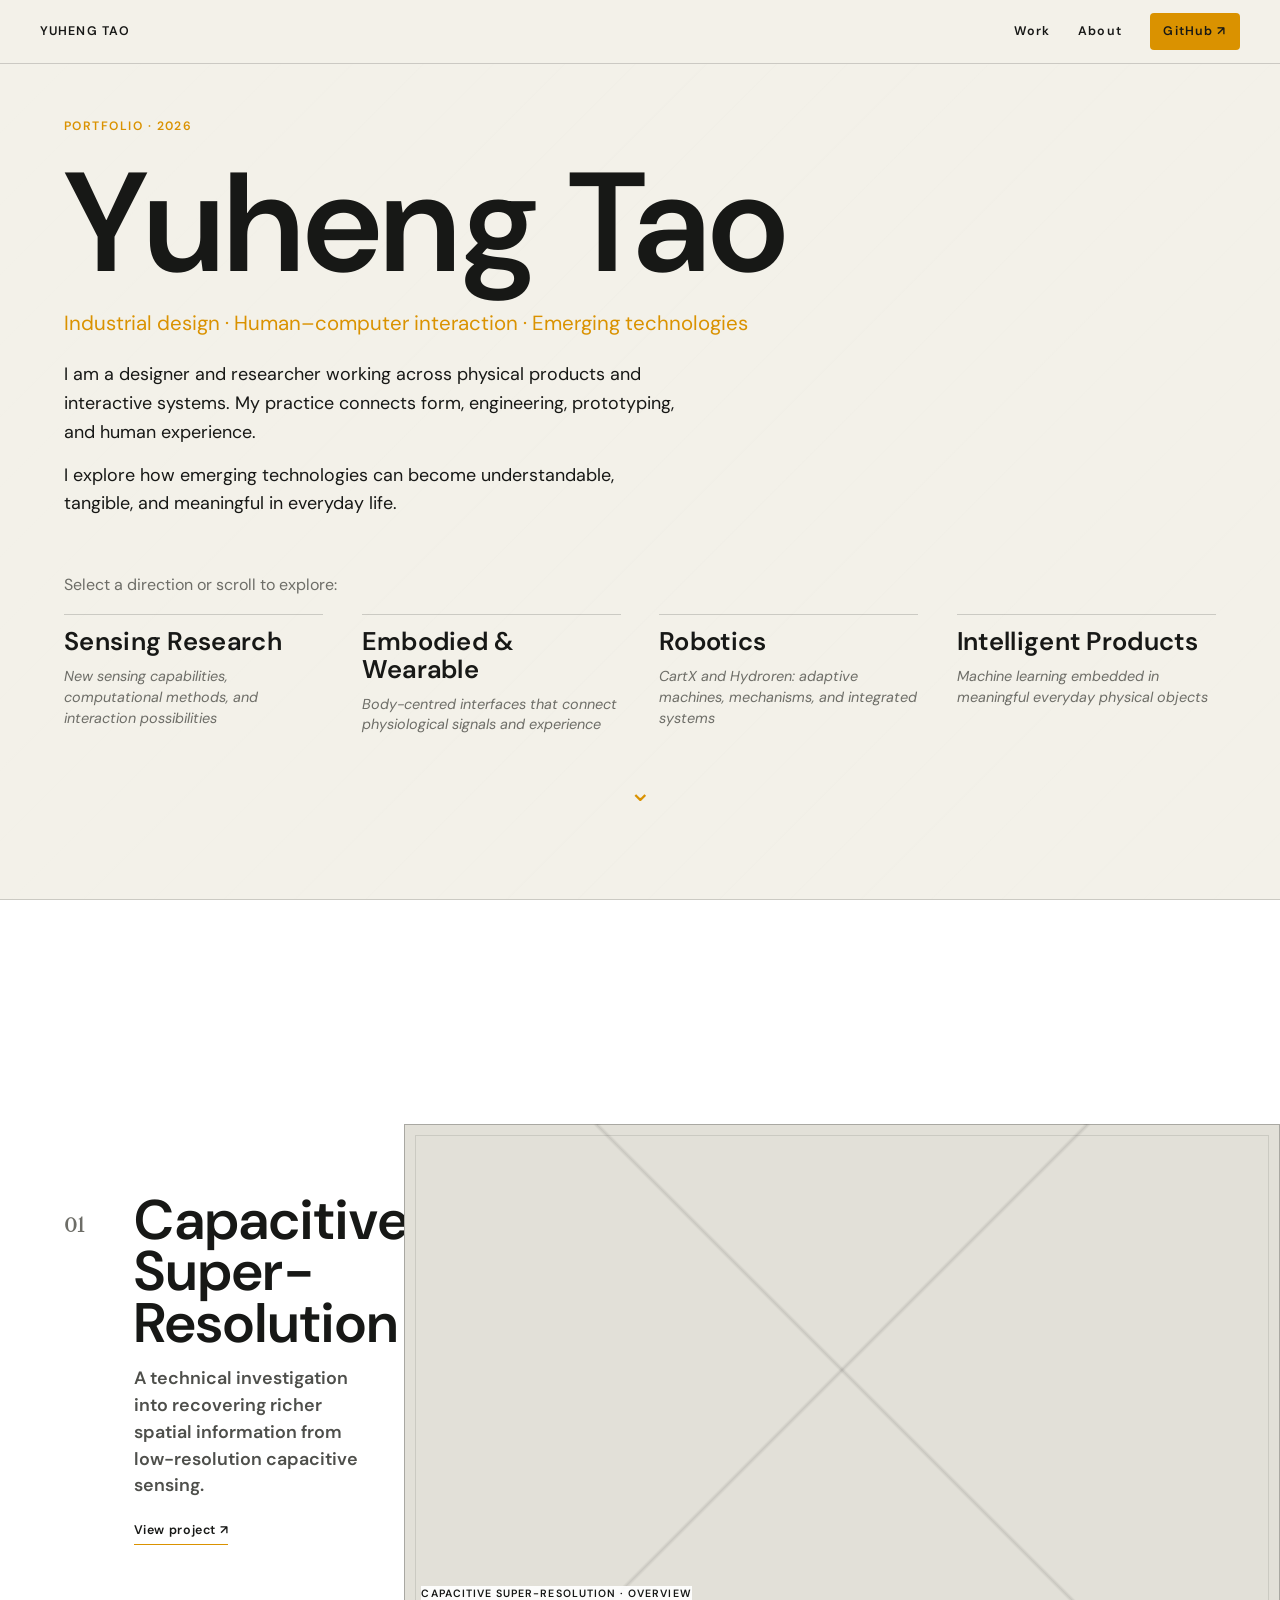
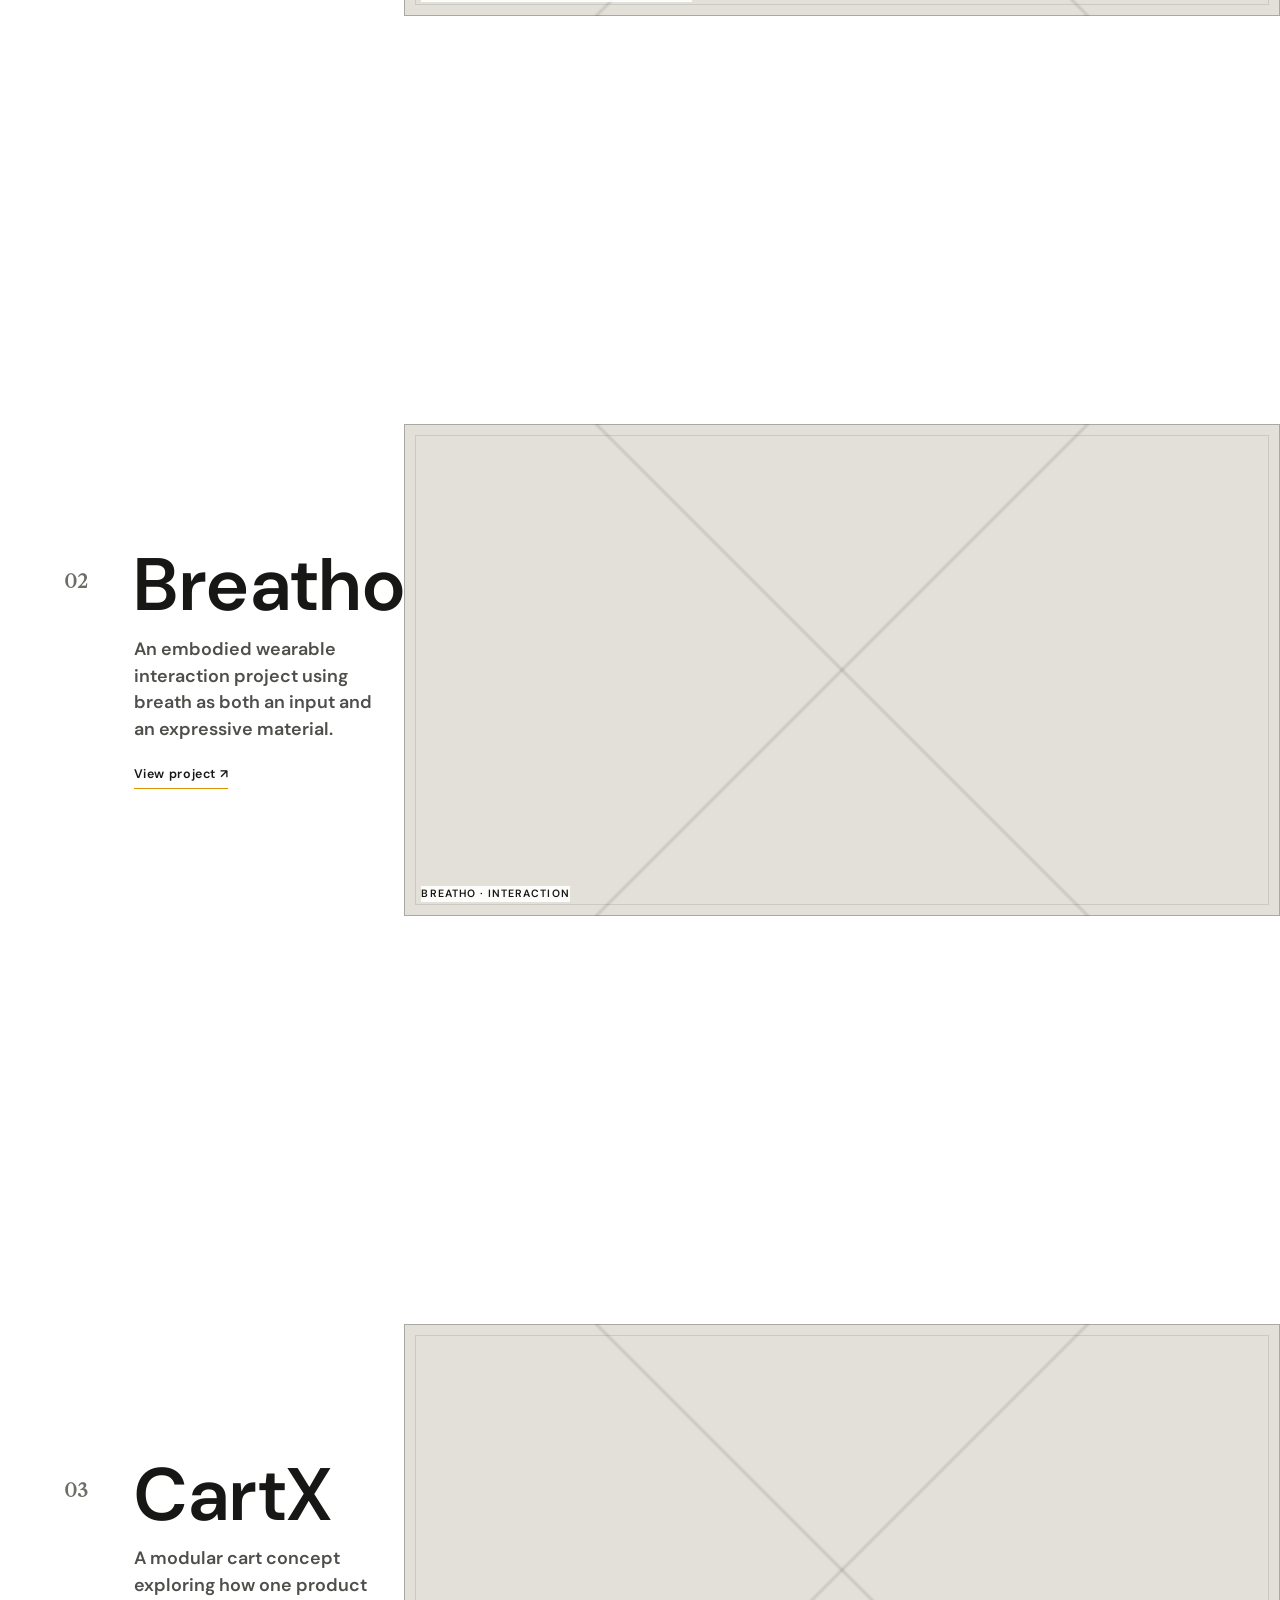
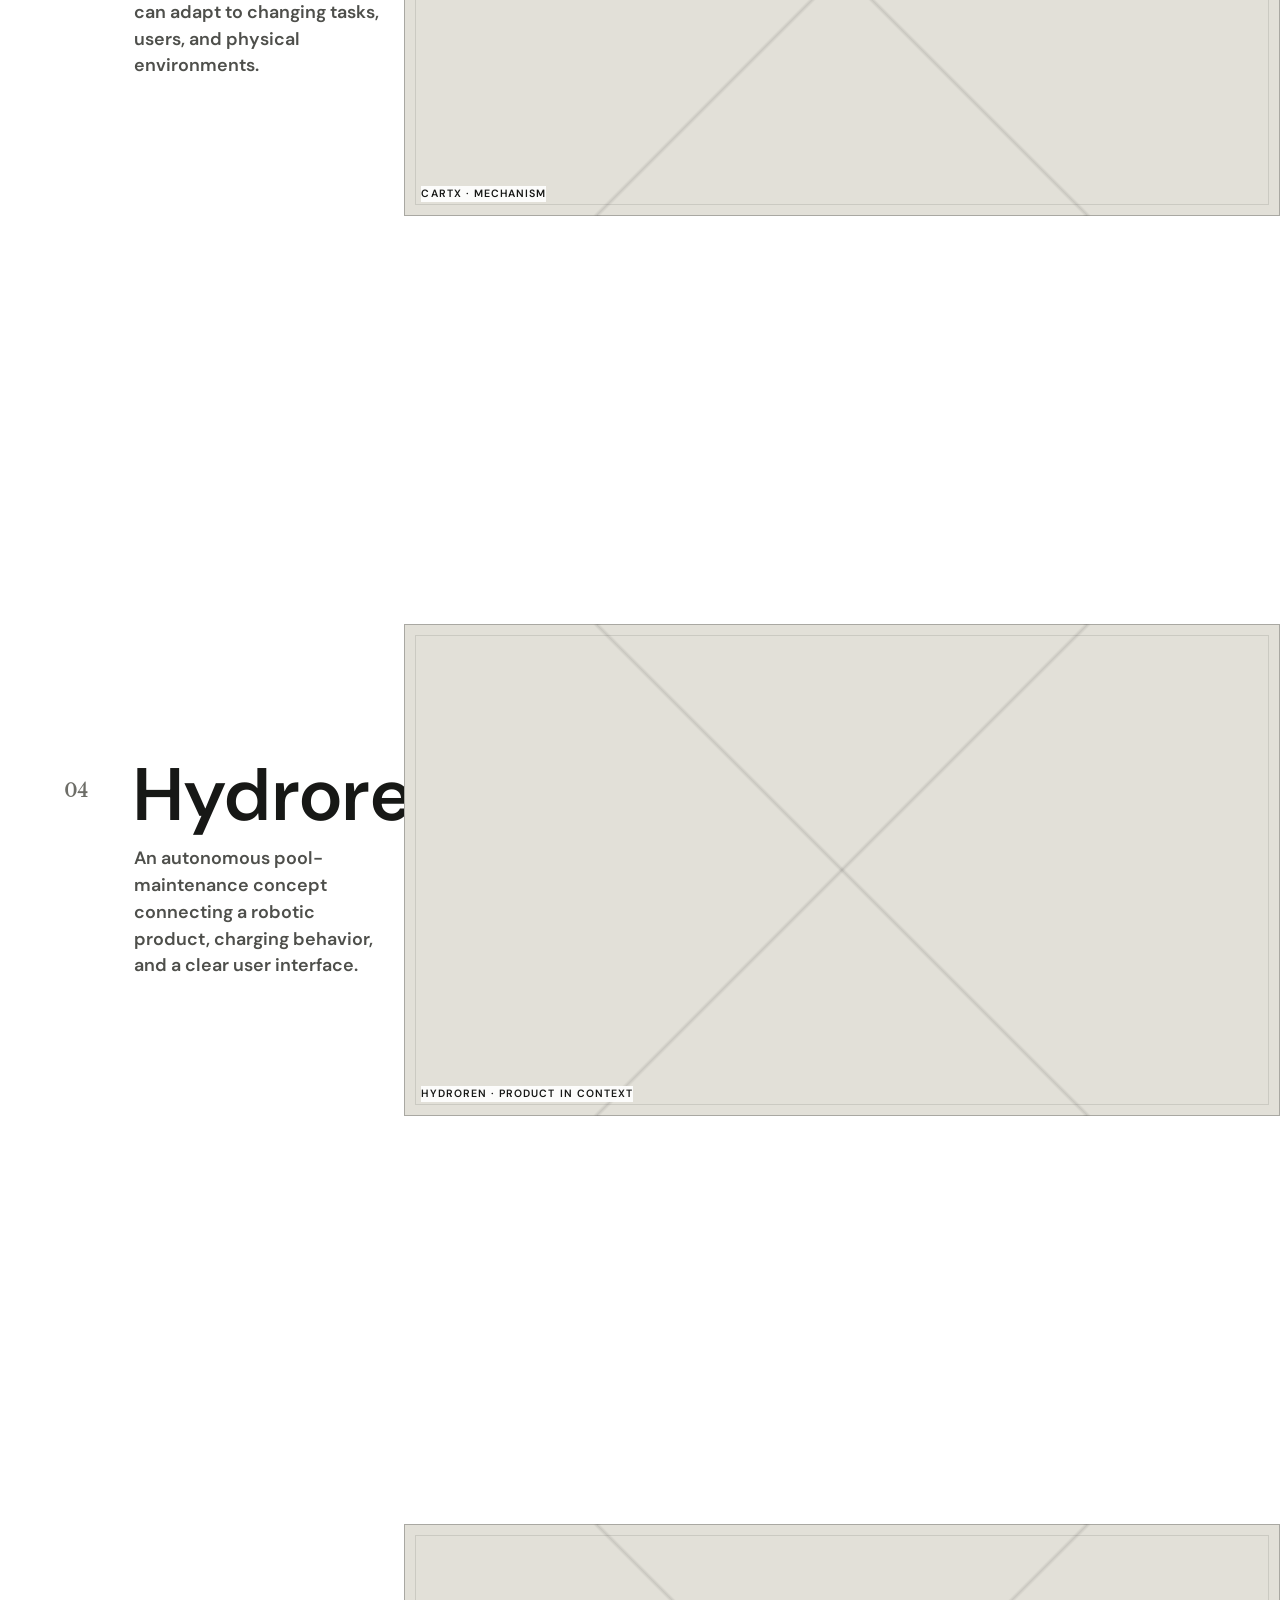
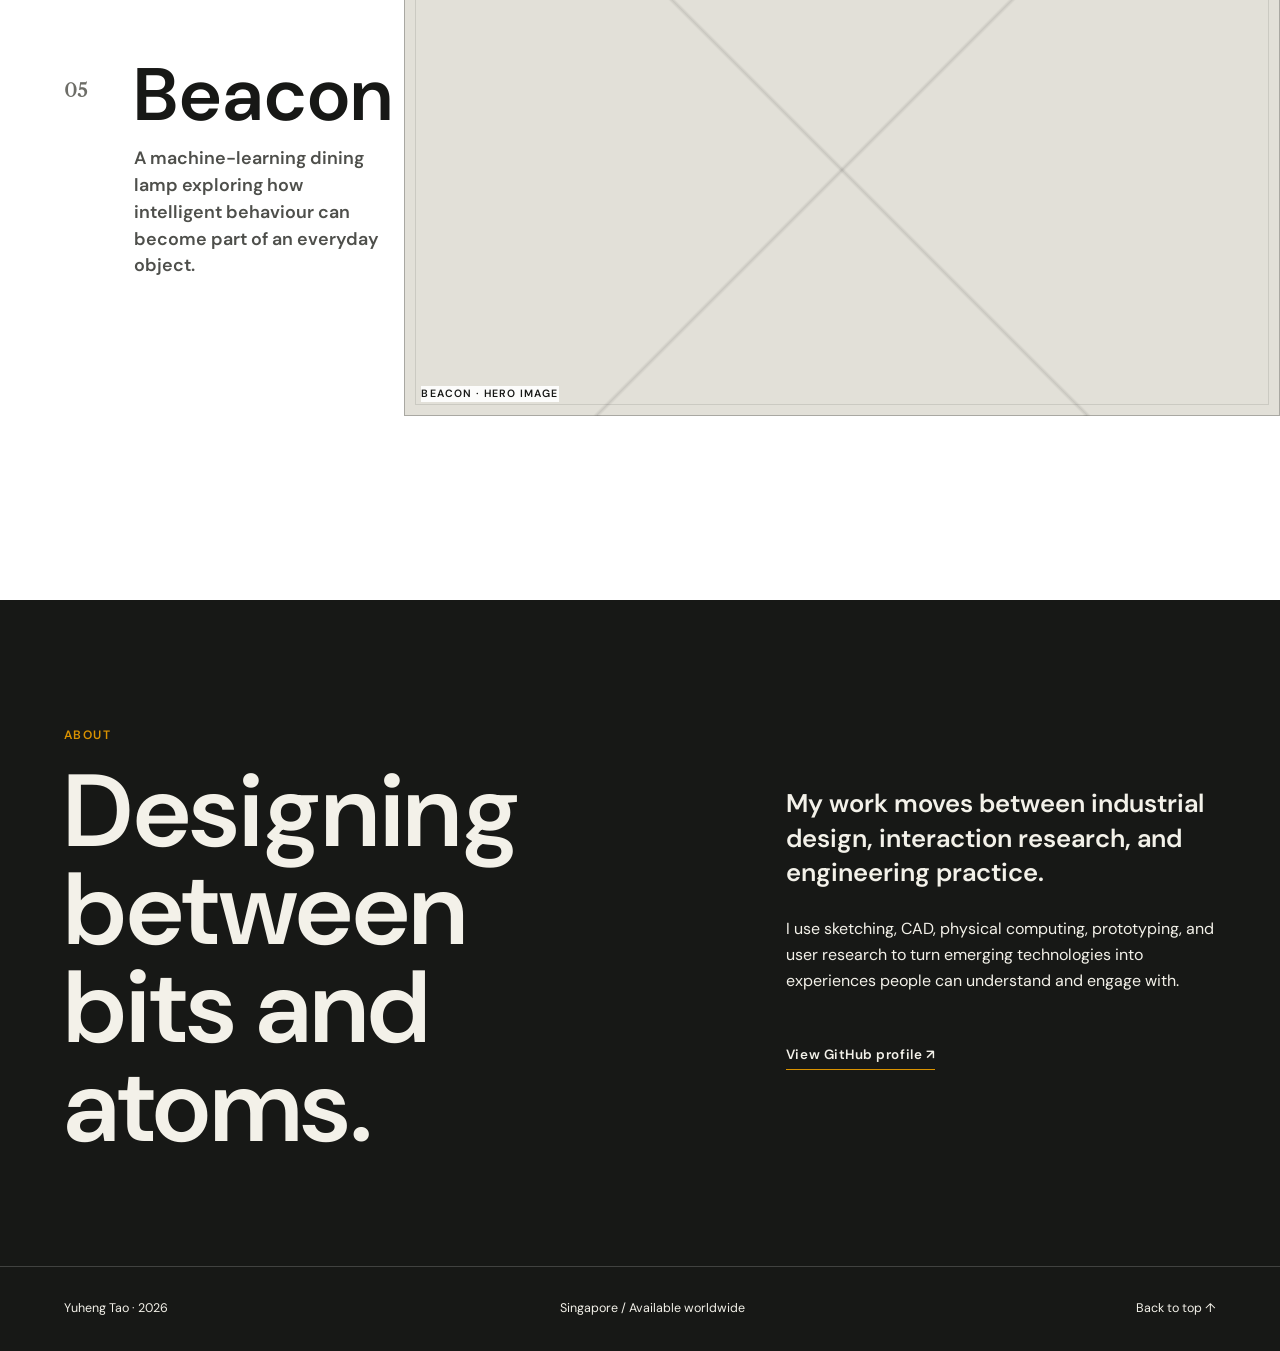
==== index.html @ 2f3ca3fe "Add Breatho research project page" ====
<!doctype html>
<html lang="en">
<head>
  <meta charset="utf-8">
  <meta name="viewport" content="width=device-width, initial-scale=1">
  <meta name="description" content="Yuheng Tao — industrial designer and HCI researcher working across physical products, interactive systems, robotics, and sensing.">
  <title>Yuheng Tao — Design & Research</title>
  <link rel="preconnect" href="https://fonts.googleapis.com">
  <link rel="preconnect" href="https://fonts.gstatic.com" crossorigin>
  <link href="https://fonts.googleapis.com/css2?family=DM+Sans:opsz,wght@9..40,400;9..40,500;9..40,600&family=Libre+Caslon+Display&display=swap" rel="stylesheet">
  <link rel="stylesheet" href="styles.css?v=13">
</head>
<body>
  <header class="site-header">
    <a class="wordmark" href="#intro">YUHENG TAO</a>
    <nav aria-label="Primary navigation">
      <a href="#work">Work</a>
      <a href="#about">About</a>
      <a class="button-link" href="https://github.com/tyh20020124-create">GitHub ↗</a>
    </nav>
  </header>

  <main>
    <section class="hero section" id="intro" data-section="0">
      <div class="hero-wash" aria-hidden="true"></div>
      <p class="eyebrow">PORTFOLIO · 2026</p>
      <h1>Yuheng Tao</h1>
      <p class="discipline">Industrial design · Human–computer interaction · Emerging technologies</p>
      <div class="hero-copy">
        <p>I am a designer and researcher working across physical products and interactive systems. My practice connects form, engineering, prototyping, and human experience.</p>
        <p>I explore how emerging technologies can become understandable, tangible, and meaningful in everyday life.</p>
      </div>
      <p class="explore-label">Select a direction or scroll to explore:</p>
      <div class="category-grid" id="work">
        <a href="#capacitive"><span class="category-title">Sensing Research</span><span>New sensing capabilities, computational methods, and interaction possibilities</span></a>
        <a href="#breatho"><span class="category-title">Embodied & Wearable</span><span>Body-centred interfaces that connect physiological signals and experience</span></a>
        <a href="#cartx"><span class="category-title">Robotics</span><span>CartX and Hydroren: adaptive machines, mechanisms, and integrated systems</span></a>
        <a href="#beacon"><span class="category-title">Intelligent Products</span><span>Machine learning embedded in meaningful everyday physical objects</span></a>
      </div>
      <a class="scroll-cue" href="#capacitive" aria-label="Scroll to selected work">⌄</a>
    </section>

    <section class="project section" id="beacon" data-section="1">
      <div class="visual-grid visual-grid--two">
        <div class="placeholder placeholder--wide"><span>BEACON · HERO IMAGE</span></div>
        <div class="placeholder placeholder--portrait"><span>DETAIL / PROCESS</span></div>
      </div>
      <div class="project-copy">
        <p class="eyebrow">05</p><h2>Beacon</h2>
        <p class="project-meta">Industrial Design · Physical Prototyping · Visual Communication</p>
        <p class="lead">A machine-learning dining lamp exploring how intelligent behaviour can become part of an everyday object.</p>
        <div class="project-columns"><p>The project brings together design intent and production thinking, moving from exploratory form studies toward a resolved physical outcome.</p><p><strong>Focus:</strong> form development, model making, surface and detail, presentation design.</p></div>
        <a class="project-link" href="#">Project page coming soon ↗</a>
      </div>
    </section>

    <section class="project section" id="hydroren" data-section="2">
      <div class="visual-grid visual-grid--feature">
        <div class="placeholder placeholder--hero"><span>HYDROREN · PRODUCT IN CONTEXT</span></div>
        <div class="placeholder"><span>SYSTEM / UI</span></div><div class="placeholder"><span>PHYSICAL PROTOTYPE</span></div>
      </div>
      <div class="project-copy">
        <p class="eyebrow">04</p><h2>Hydroren</h2>
        <p class="project-meta">Pool-Cleaning Robot · Product–Service System · Interface Design</p>
        <p class="lead">An autonomous pool-maintenance concept connecting a robotic product, charging behavior, and a clear user interface.</p>
        <div class="project-columns"><p>Hydroren treats maintenance as a complete experience rather than a standalone machine, considering movement, storage, control, and the pool environment together.</p><p><strong>Focus:</strong> user research, system architecture, CAD, prototyping, rendering, interface design.</p></div>
        <a class="project-link" href="#">Project page coming soon ↗</a>
      </div>
    </section>

    <section class="project section" id="cartx" data-section="3">
      <div class="visual-grid visual-grid--two visual-grid--reverse">
        <div class="placeholder placeholder--portrait"><span>CARTX · MECHANISM</span></div>
        <div class="placeholder placeholder--wide"><span>FINAL CART SYSTEM</span></div>
      </div>
      <div class="project-copy">
        <p class="eyebrow">03</p><h2>CartX</h2>
        <p class="project-meta">Inclusive Mobility · Modular Product · Mechanical Development</p>
        <p class="lead">A modular cart concept exploring how one product can adapt to changing tasks, users, and physical environments.</p>
        <div class="project-columns"><p>The design was developed through research, full-system CAD, repeated component iteration, physical fabrication, and scenario-based evaluation.</p><p><strong>Focus:</strong> ergonomics, mechanisms, modularity, CAD assemblies, fabrication, testing.</p></div>
        <a class="project-link" href="#">Project page coming soon ↗</a>
      </div>
    </section>

    <section class="project section" id="breatho" data-section="4">
      <div class="visual-grid visual-grid--feature">
        <div class="placeholder placeholder--hero"><span>BREATHO · INTERACTION</span></div>
        <div class="placeholder"><span>DEVICE DETAIL</span></div><div class="placeholder"><span>STUDY / EXPERIENCE</span></div>
      </div>
      <div class="project-copy">
        <p class="eyebrow">02</p><h2>Breatho</h2>
        <p class="project-meta">HCI Research · Biosensing · Embodied Experience</p>
        <p class="lead">An embodied wearable interaction project using breath as both an input and an expressive material.</p>
        <div class="project-columns"><p>Breatho explores how subtle physiological signals can become perceptible through designed feedback, supporting reflection, connection, and new forms of interaction.</p><p><strong>Focus:</strong> research framing, sensing, prototyping, interaction design, study design.</p></div>
        <a class="project-link" href="breatho.html">View project ↗</a>
      </div>
    </section>

    <section class="project section" id="capacitive" data-section="5">
      <div class="visual-grid visual-grid--two">
        <div class="placeholder placeholder--wide"><span>CAPACITIVE SUPER-RESOLUTION · OVERVIEW</span></div>
        <div class="placeholder placeholder--portrait"><span>EXPERIMENT / DATA</span></div>
      </div>
      <div class="project-copy">
        <p class="eyebrow">01</p><h2>Capacitive Super-Resolution</h2>
        <p class="project-meta">Interactive Sensing · Machine Learning · Research Prototype</p>
        <p class="lead">A technical investigation into recovering richer spatial information from low-resolution capacitive sensing.</p>
        <div class="project-columns"><p>The work examines the relationship between sensing hardware, data representation, and computational inference to expand the design space of touch interaction.</p><p><strong>Focus:</strong> experiments, data collection, modelling, evaluation, interaction applications.</p></div>
        <a class="project-link" href="capacitive.html">View project ↗</a>
      </div>
    </section>

    <section class="about section" id="about" data-section="6">
      <p class="eyebrow">ABOUT</p>
      <div class="about-grid"><h2>Designing between<br>bits and atoms.</h2><div><p class="lead">My work moves between industrial design, interaction research, and engineering practice.</p><p>I use sketching, CAD, physical computing, prototyping, and user research to turn emerging technologies into experiences people can understand and engage with.</p><a class="project-link" href="https://github.com/tyh20020124-create">View GitHub profile ↗</a></div></div>
    </section>
  </main>

  <aside class="section-dots" aria-label="Page sections">
    <a href="#intro" aria-label="Introduction" class="is-active"></a><a href="#beacon" aria-label="Beacon"></a><a href="#hydroren" aria-label="Hydroren"></a><a href="#cartx" aria-label="CartX"></a><a href="#breatho" aria-label="Breatho"></a><a href="#capacitive" aria-label="Capacitive Super-Resolution"></a><a href="#about" aria-label="About"></a>
  </aside>
  <footer><span>Yuheng Tao · 2026</span><span>Singapore / Available worldwide</span><a href="#intro">Back to top ↑</a></footer>
  <script src="script.js"></script>
</body>
</html>
---- styles.css ----
:root{--paper:#f3f1e9;--ink:#171816;--muted:#6d6d67;--accent:#da9200;--line:rgba(23,24,22,.18);--sans:"DM Sans",Arial,sans-serif;--serif:"Libre Caslon Display",Georgia,serif}
*{box-sizing:border-box}html{scroll-behavior:smooth}body{margin:0;background:var(--paper);color:var(--ink);font-family:var(--sans);font-size:16px;line-height:1.6}a{color:inherit;text-decoration:none}
.site-header{position:fixed;inset:0 0 auto;z-index:20;display:flex;align-items:center;justify-content:space-between;min-height:64px;padding:0 2.5rem;border-bottom:1px solid var(--line);background:rgba(243,241,233,.9);backdrop-filter:blur(14px)}
.wordmark,nav a{font-size:.78rem;font-weight:600;letter-spacing:.09em}nav{display:flex;align-items:center;gap:1.75rem}.button-link{padding:.55rem .85rem;border-radius:4px;background:var(--accent)}
.section{min-height:100vh;padding:7rem 5vw 5rem;border-bottom:1px solid var(--line)}.hero{position:relative;overflow:hidden;display:flex;flex-direction:column;justify-content:center}.hero-wash{position:absolute;inset:64px 0 0;z-index:-1;background:linear-gradient(90deg,rgba(243,241,233,.96),rgba(243,241,233,.79) 48%,rgba(243,241,233,.9)),repeating-linear-gradient(135deg,transparent 0 48px,rgba(23,24,22,.035) 49px 50px)}
.eyebrow{margin:0 0 1rem;color:var(--accent);font-size:.76rem;font-weight:600;letter-spacing:.12em}h1,h2{font-family:var(--serif);font-weight:400;line-height:.96}h1{margin:.2rem 0 1rem;font-size:clamp(5rem,11vw,10.5rem);letter-spacing:-.055em}h2{margin:.35rem 0 1rem;font-size:clamp(4rem,8vw,8rem);letter-spacing:-.045em}
.discipline{margin:0 0 1.3rem;color:var(--accent);font-size:clamp(1rem,1.6vw,1.35rem)}.hero-copy{max-width:620px;font-size:clamp(1rem,1.4vw,1.2rem)}.hero-copy p{margin:0 0 .9rem}.explore-label{margin:2.5rem 0 1rem;color:var(--muted)}
.category-grid{display:grid;grid-template-columns:repeat(4,1fr);gap:2.4rem}.category-grid a{padding-top:.8rem;border-top:1px solid var(--line);transition:transform .25s,border-color .25s}.category-grid a:hover{transform:translateY(-5px);border-color:var(--accent)}.category-title{display:block;margin-bottom:.65rem;font-family:var(--serif);font-size:clamp(1.4rem,2vw,2rem);line-height:1.1}.category-grid a>span:last-child{display:block;color:var(--muted);font-size:.9rem;font-style:italic;line-height:1.45}.scroll-cue{align-self:center;margin-top:2.2rem;color:var(--accent);font-size:1.7rem}
.project{display:grid;grid-template-columns:minmax(0,1.1fr) minmax(340px,.9fr);gap:clamp(3rem,7vw,8rem);align-items:center}.visual-grid{display:grid;gap:1rem;min-height:62vh}.visual-grid--two{grid-template-columns:1.35fr .65fr}.visual-grid--reverse{grid-template-columns:.65fr 1.35fr}.visual-grid--feature{grid-template-columns:1fr 1fr;grid-template-rows:1.65fr .75fr}
.placeholder{position:relative;min-height:220px;overflow:hidden;border:1px solid rgba(23,24,22,.28);background:linear-gradient(135deg,transparent 49.7%,rgba(23,24,22,.12) 50%,transparent 50.3%),linear-gradient(45deg,transparent 49.7%,rgba(23,24,22,.12) 50%,transparent 50.3%),#d9d6cb}.placeholder::after{content:"";position:absolute;inset:10px;border:1px solid rgba(23,24,22,.11)}.placeholder span{position:absolute;left:1rem;bottom:.8rem;z-index:1;font-size:.66rem;font-weight:600;letter-spacing:.1em}.placeholder--hero{grid-column:1/-1}
.project-copy{max-width:650px}.project-meta{margin:0 0 2rem;color:var(--muted);font-size:.84rem;letter-spacing:.04em}.lead{font-family:var(--serif);font-size:clamp(1.35rem,2vw,2.1rem);line-height:1.32}.project-columns{display:grid;grid-template-columns:1fr 1fr;gap:2rem;margin-top:1.5rem}.project-columns p{margin:0;color:#3c3d39}.project-link{display:inline-block;margin-top:2.2rem;padding-bottom:.2rem;border-bottom:1px solid var(--accent);font-size:.84rem;font-weight:600;letter-spacing:.04em}
.about{min-height:74vh;display:flex;flex-direction:column;justify-content:center;background:var(--ink);color:var(--paper)}.about-grid{display:grid;grid-template-columns:1.2fr .8fr;gap:6vw;align-items:start}.about h2{margin-top:0}.about-grid>div{max-width:560px}

/* Compact project index: editorial list with consistent 16:9 imagery. */
.project{min-height:100vh;padding:3.5rem 0 1rem 5vw;grid-template-columns:minmax(0,1fr) minmax(0,72%);gap:clamp(1.25rem,2vw,3rem);overflow:hidden;border-bottom:0;background:#fff!important;color:var(--ink)!important;align-items:center}
.project .project-copy{grid-column:1;grid-row:1;display:grid;grid-template-columns:3.2rem minmax(0,1fr);column-gap:1.15rem;min-width:0;max-width:none}
.project .eyebrow{grid-column:1;grid-row:1/3;margin:.85rem 0 0;color:var(--muted);font-family:var(--serif);font-size:clamp(1.3rem,1.5vw,1.8rem);letter-spacing:0}
.project h2{grid-column:2;margin:0 0 1rem;font-size:clamp(4rem,5.8vw,7.5rem);line-height:.92;letter-spacing:-.035em}
.project .lead{grid-column:2;margin:0;max-width:760px;color:#4e4f4b;font-family:var(--sans);font-size:clamp(1.1rem,1.4vw,1.55rem);line-height:1.5}
.project .project-meta,.project .project-columns,.project .project-link{display:none}
#capacitive .project-link{display:inline-block;grid-column:2;justify-self:start;margin-top:1.35rem;padding-bottom:.18rem;border-bottom:1px solid var(--accent);font-size:.78rem;font-weight:600;letter-spacing:.05em}
#breatho .project-link{display:inline-block;grid-column:2;justify-self:start;margin-top:1.35rem;padding-bottom:.18rem;border-bottom:1px solid var(--accent);font-size:.78rem;font-weight:600;letter-spacing:.05em}
.project .visual-grid{grid-column:2;grid-row:1;display:block;justify-self:stretch;width:100%;height:auto;min-width:0;min-height:0;aspect-ratio:16/9;transform:none}
.project .visual-grid .placeholder{display:none}
.project .visual-grid .placeholder:first-child{display:block;width:100%;height:100%;min-height:0;background-color:#e2e0d8}
.project .visual-grid .placeholder:first-child span{background:rgba(255,255,255,.9);color:var(--ink)}
.section-dots{display:none}
.section-dots{display:none}.section-dots a{width:9px;height:9px;border:1px solid var(--ink);border-radius:50%;transition:background .2s}.section-dots a.is-active{border-color:var(--accent);background:var(--accent)}
footer{display:flex;justify-content:space-between;gap:1rem;padding:2rem 5vw;background:var(--ink);color:var(--paper);font-size:.78rem;border-top:1px solid rgba(255,255,255,.18)}
@media(max-width:900px){.site-header{padding:0 1.25rem}nav a:not(.button-link){display:none}.section{padding:6.5rem 1.25rem 4rem}.category-grid{grid-template-columns:1fr 1fr;gap:1.5rem}.project{grid-template-columns:1fr;gap:3rem}.visual-grid{min-height:52vh}.about-grid{grid-template-columns:1fr}.section-dots{display:none}}
@media(max-width:560px){h1{font-size:20vw}.category-grid,.project-columns{grid-template-columns:1fr}.visual-grid--two,.visual-grid--reverse{grid-template-columns:1fr}.visual-grid--feature{grid-template-rows:1.2fr .7fr .7fr}.placeholder--hero{grid-column:auto}footer{flex-direction:column}}
@media(max-width:1200px) and (min-width:901px){.project{grid-template-columns:minmax(0,1fr) minmax(0,60%);gap:2rem}.project .visual-grid{width:100%;height:auto}}
@media(max-width:900px){.project{min-height:auto;padding:2.5rem 0 2.5rem 1.25rem;grid-template-columns:minmax(0,.85fr) minmax(340px,56%);gap:1.5rem}.project .visual-grid{grid-column:2;grid-row:1;min-height:0}.project .project-copy{grid-column:1;grid-row:1}}
@media(max-width:650px){.project{grid-template-columns:1fr;gap:1rem;padding:1.5rem 0 1.5rem 1.25rem}.project .project-copy{grid-column:1;grid-row:1;padding-right:1.25rem}.project .visual-grid{grid-column:1;grid-row:2;width:100%;min-height:0;transform:none}.project .project-copy{grid-template-columns:2.5rem 1fr}.project h2{font-size:clamp(2rem,11vw,3.5rem)}}
/* Portfolio-wide typography: modern sans-serif headings. */
h1,h2,.category-title,.lead{font-family:var(--sans);font-weight:600}
h1,h2{letter-spacing:.006em}
.category-title{font-weight:600;letter-spacing:.012em;line-height:1.08}
.lead{font-weight:600;letter-spacing:0;line-height:1.35}
.project h2{font-family:var(--sans);font-weight:600;letter-spacing:.032em}
#capacitive h2{font-size:clamp(2.8rem,4.35vw,5.6rem);letter-spacing:.018em}
@media(prefers-reduced-motion:reduce){html{scroll-behavior:auto}*{transition:none!important}}
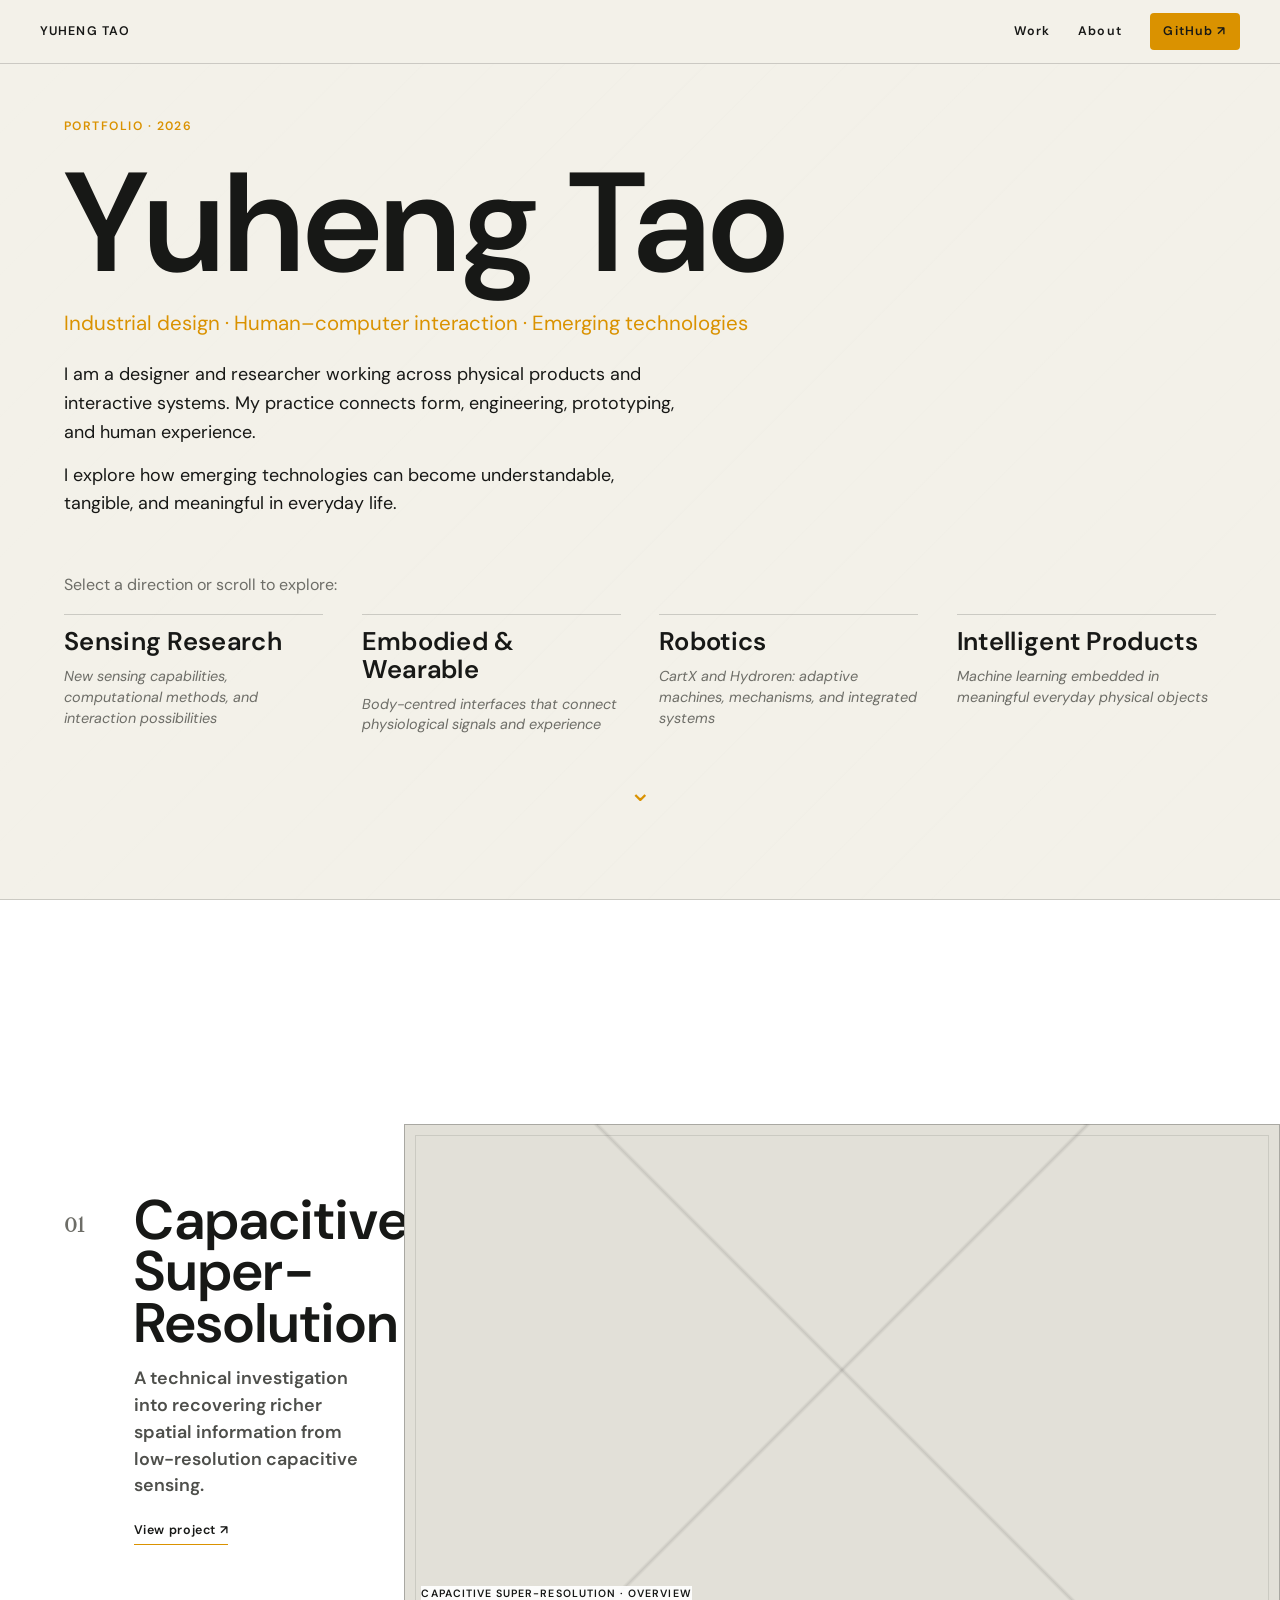
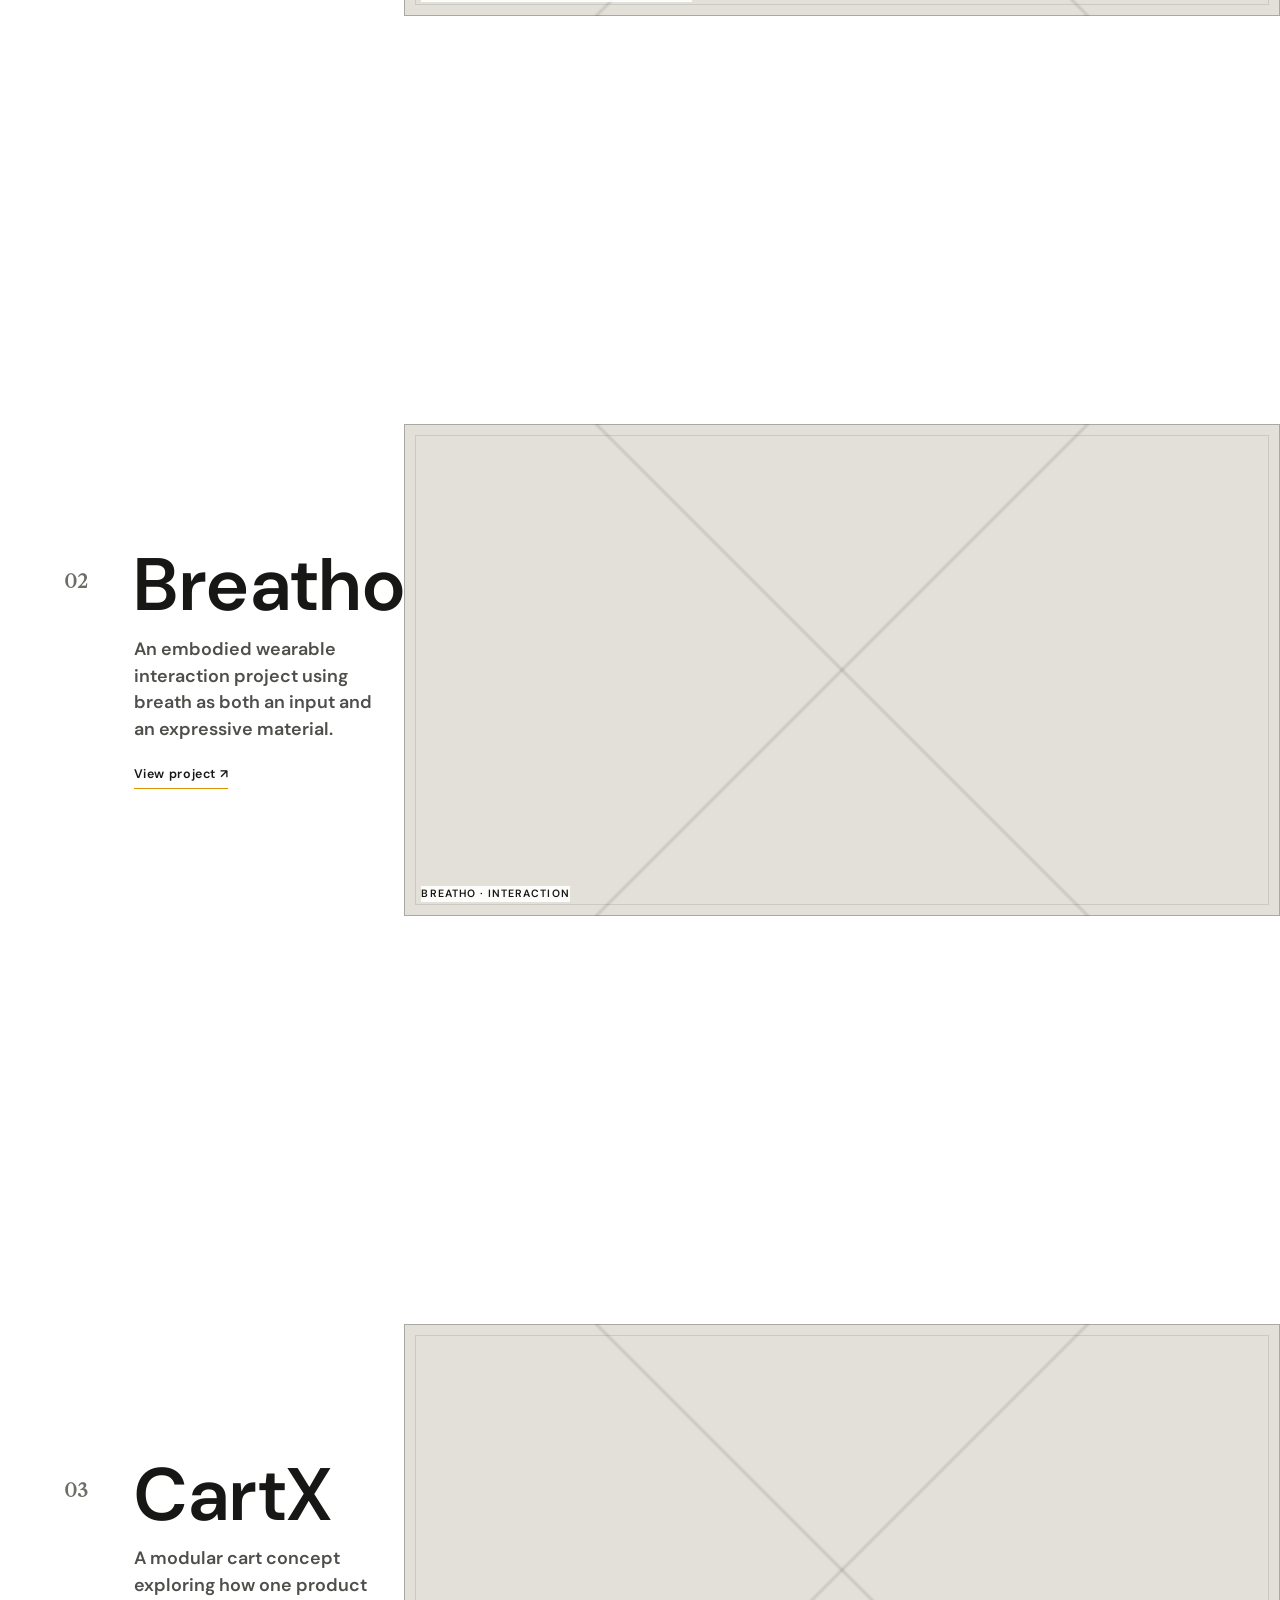
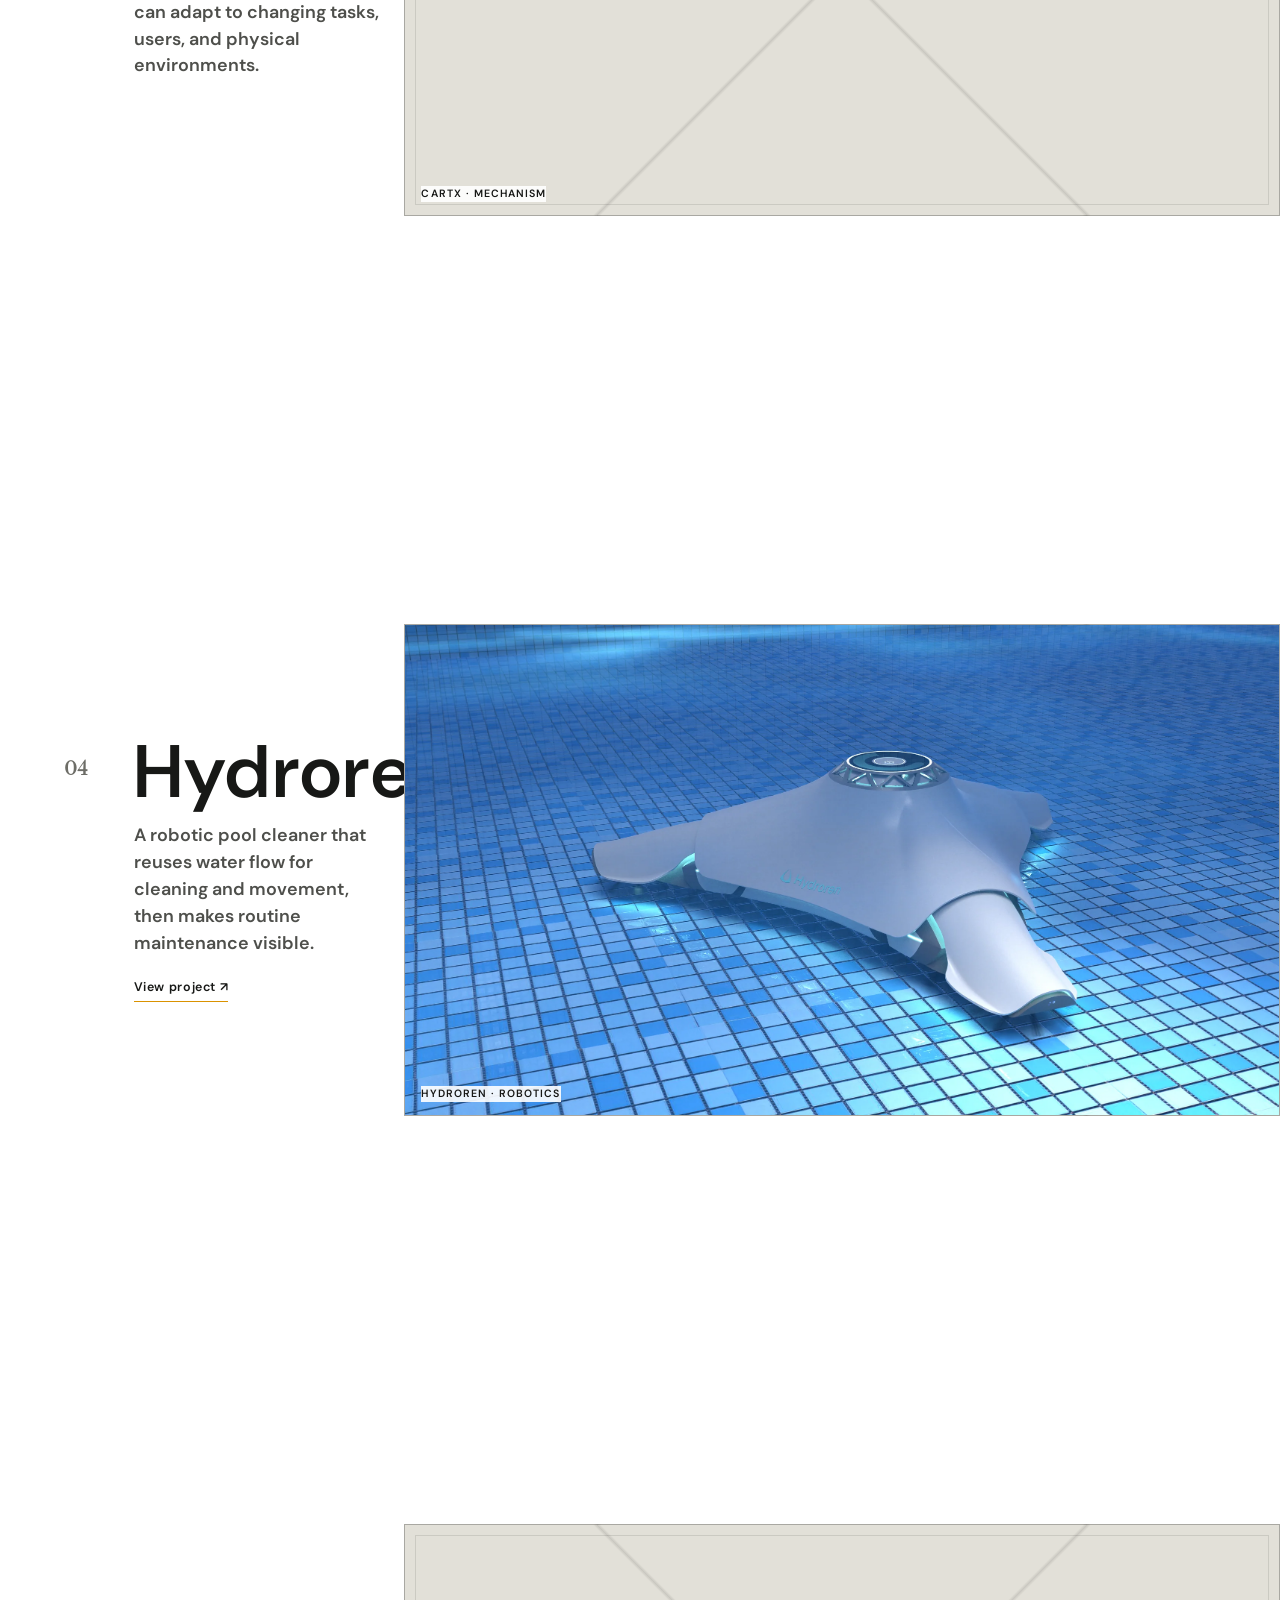
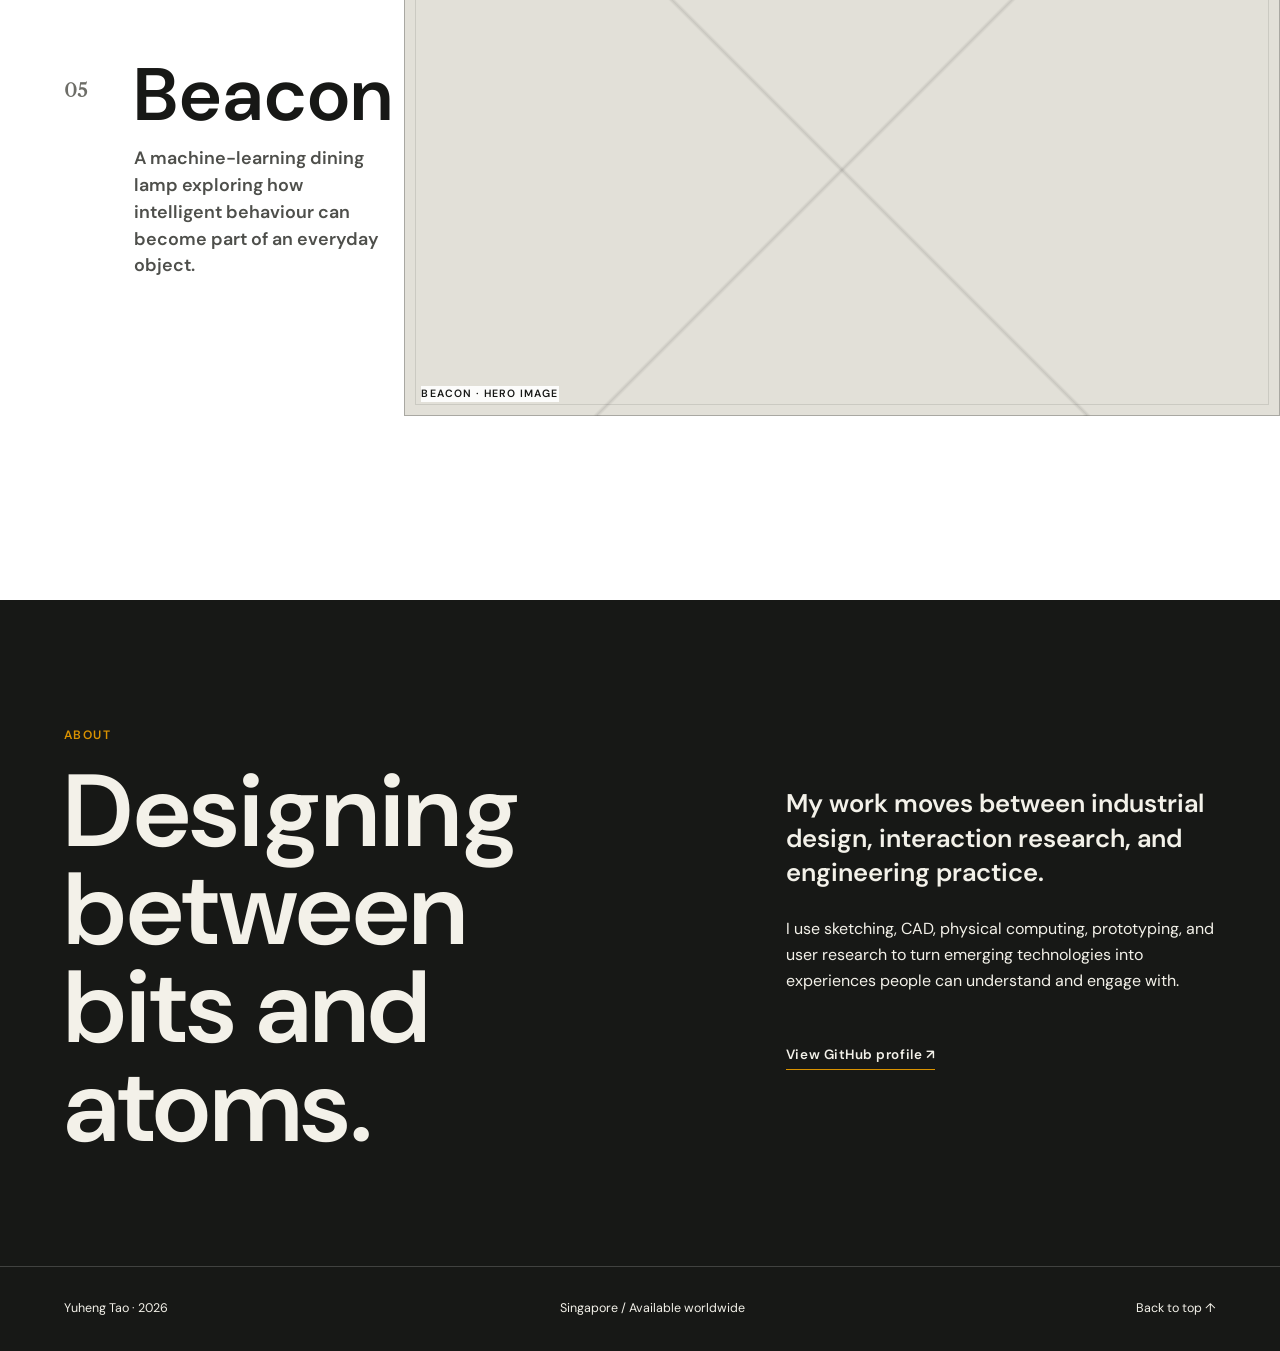
==== commit 6e2da166: "Add Hydroren project page" ====
--- a/index.html
+++ b/index.html
@@ -54,19 +54,19 @@
       </div>
     </section>
 
-    <section class="project section" id="hydroren" data-section="2">
-      <div class="visual-grid visual-grid--feature">
-        <div class="placeholder placeholder--hero"><span>HYDROREN · PRODUCT IN CONTEXT</span></div>
-        <div class="placeholder"><span>SYSTEM / UI</span></div><div class="placeholder"><span>PHYSICAL PROTOTYPE</span></div>
-      </div>
-      <div class="project-copy">
+    <section class="project section" id="hydroren" data-section="2">
+      <div class="visual-grid visual-grid--feature">
+        <a class="placeholder placeholder--hero project-cover" href="hydroren.html"><img src="assets/hydroren/web/hero-underwater.webp" alt="Hydroren robotic pool cleaner underwater"><span>HYDROREN · ROBOTICS</span></a>
+        <div class="placeholder"><span>SYSTEM / UI</span></div><div class="placeholder"><span>PHYSICAL PROTOTYPE</span></div>
+      </div>
+      <div class="project-copy">
         <p class="eyebrow">04</p><h2>Hydroren</h2>
-        <p class="project-meta">Pool-Cleaning Robot · Product–Service System · Interface Design</p>
-        <p class="lead">An autonomous pool-maintenance concept connecting a robotic product, charging behavior, and a clear user interface.</p>
-        <div class="project-columns"><p>Hydroren treats maintenance as a complete experience rather than a standalone machine, considering movement, storage, control, and the pool environment together.</p><p><strong>Focus:</strong> user research, system architecture, CAD, prototyping, rendering, interface design.</p></div>
-        <a class="project-link" href="#">Project page coming soon ↗</a>
-      </div>
-    </section>
+        <p class="project-meta">Robotics · Sustainable Product Systems · Interface Design</p>
+        <p class="lead">A robotic pool cleaner that reuses water flow for cleaning and movement, then makes routine maintenance visible.</p>
+        <div class="project-columns"><p>Hydroren treats maintenance as a complete experience rather than a standalone machine, considering movement, storage, control, and the pool environment together.</p><p><strong>Focus:</strong> user research, system architecture, CAD, prototyping, rendering, interface design.</p></div>
+        <a class="project-link" href="hydroren.html">View project ↗</a>
+      </div>
+    </section>
 
     <section class="project section" id="cartx" data-section="3">
       <div class="visual-grid visual-grid--two visual-grid--reverse">
--- a/styles.css
+++ b/styles.css
@@ -20,10 +20,12 @@
 .project .project-meta,.project .project-columns,.project .project-link{display:none}
 #capacitive .project-link{display:inline-block;grid-column:2;justify-self:start;margin-top:1.35rem;padding-bottom:.18rem;border-bottom:1px solid var(--accent);font-size:.78rem;font-weight:600;letter-spacing:.05em}
 #breatho .project-link{display:inline-block;grid-column:2;justify-self:start;margin-top:1.35rem;padding-bottom:.18rem;border-bottom:1px solid var(--accent);font-size:.78rem;font-weight:600;letter-spacing:.05em}
+#hydroren .project-link{display:inline-block;grid-column:2;justify-self:start;margin-top:1.35rem;padding-bottom:.18rem;border-bottom:1px solid var(--accent);font-size:.78rem;font-weight:600;letter-spacing:.05em}
 .project .visual-grid{grid-column:2;grid-row:1;display:block;justify-self:stretch;width:100%;height:auto;min-width:0;min-height:0;aspect-ratio:16/9;transform:none}
 .project .visual-grid .placeholder{display:none}
 .project .visual-grid .placeholder:first-child{display:block;width:100%;height:100%;min-height:0;background-color:#e2e0d8}
 .project .visual-grid .placeholder:first-child span{background:rgba(255,255,255,.9);color:var(--ink)}
+.project-cover img{display:block;width:100%;height:100%;object-fit:cover}.project-cover:after{display:none}
 .section-dots{display:none}
 .section-dots{display:none}.section-dots a{width:9px;height:9px;border:1px solid var(--ink);border-radius:50%;transition:background .2s}.section-dots a.is-active{border-color:var(--accent);background:var(--accent)}
 footer{display:flex;justify-content:space-between;gap:1rem;padding:2rem 5vw;background:var(--ink);color:var(--paper);font-size:.78rem;border-top:1px solid rgba(255,255,255,.18)}
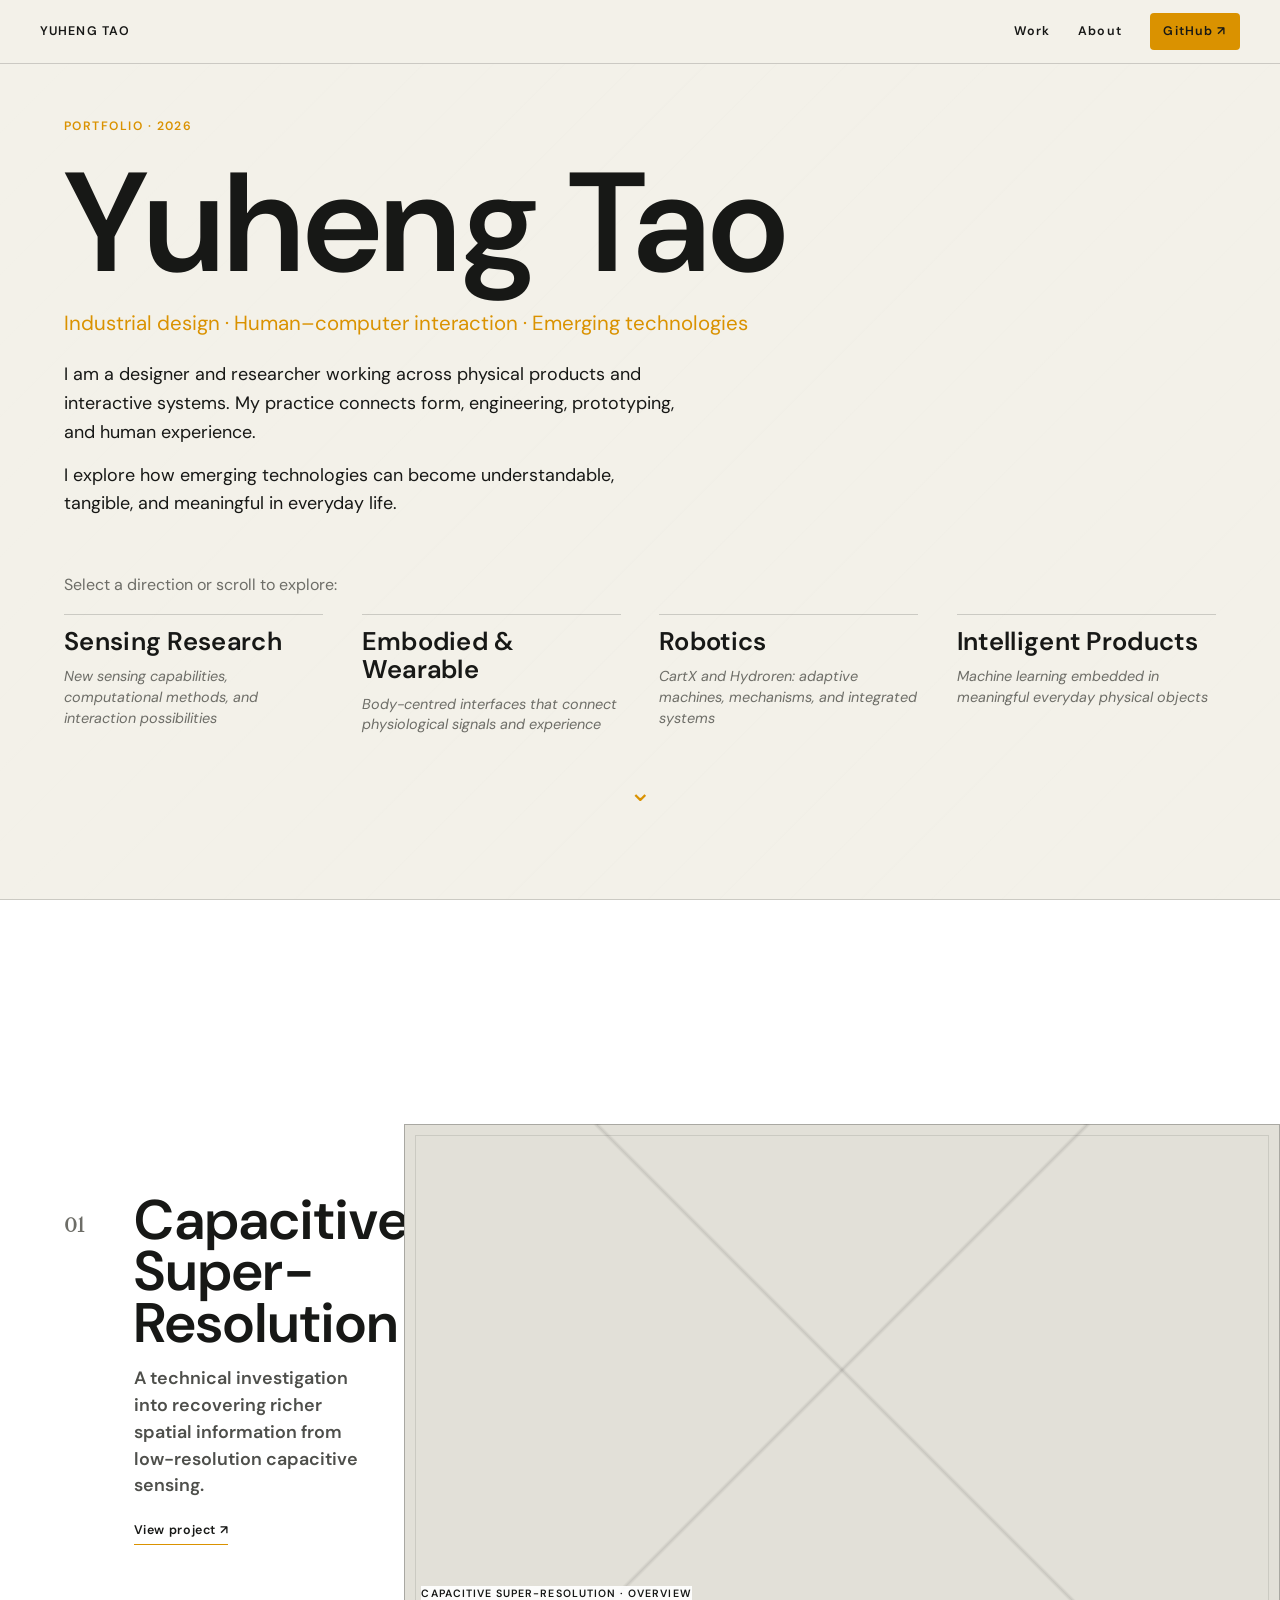
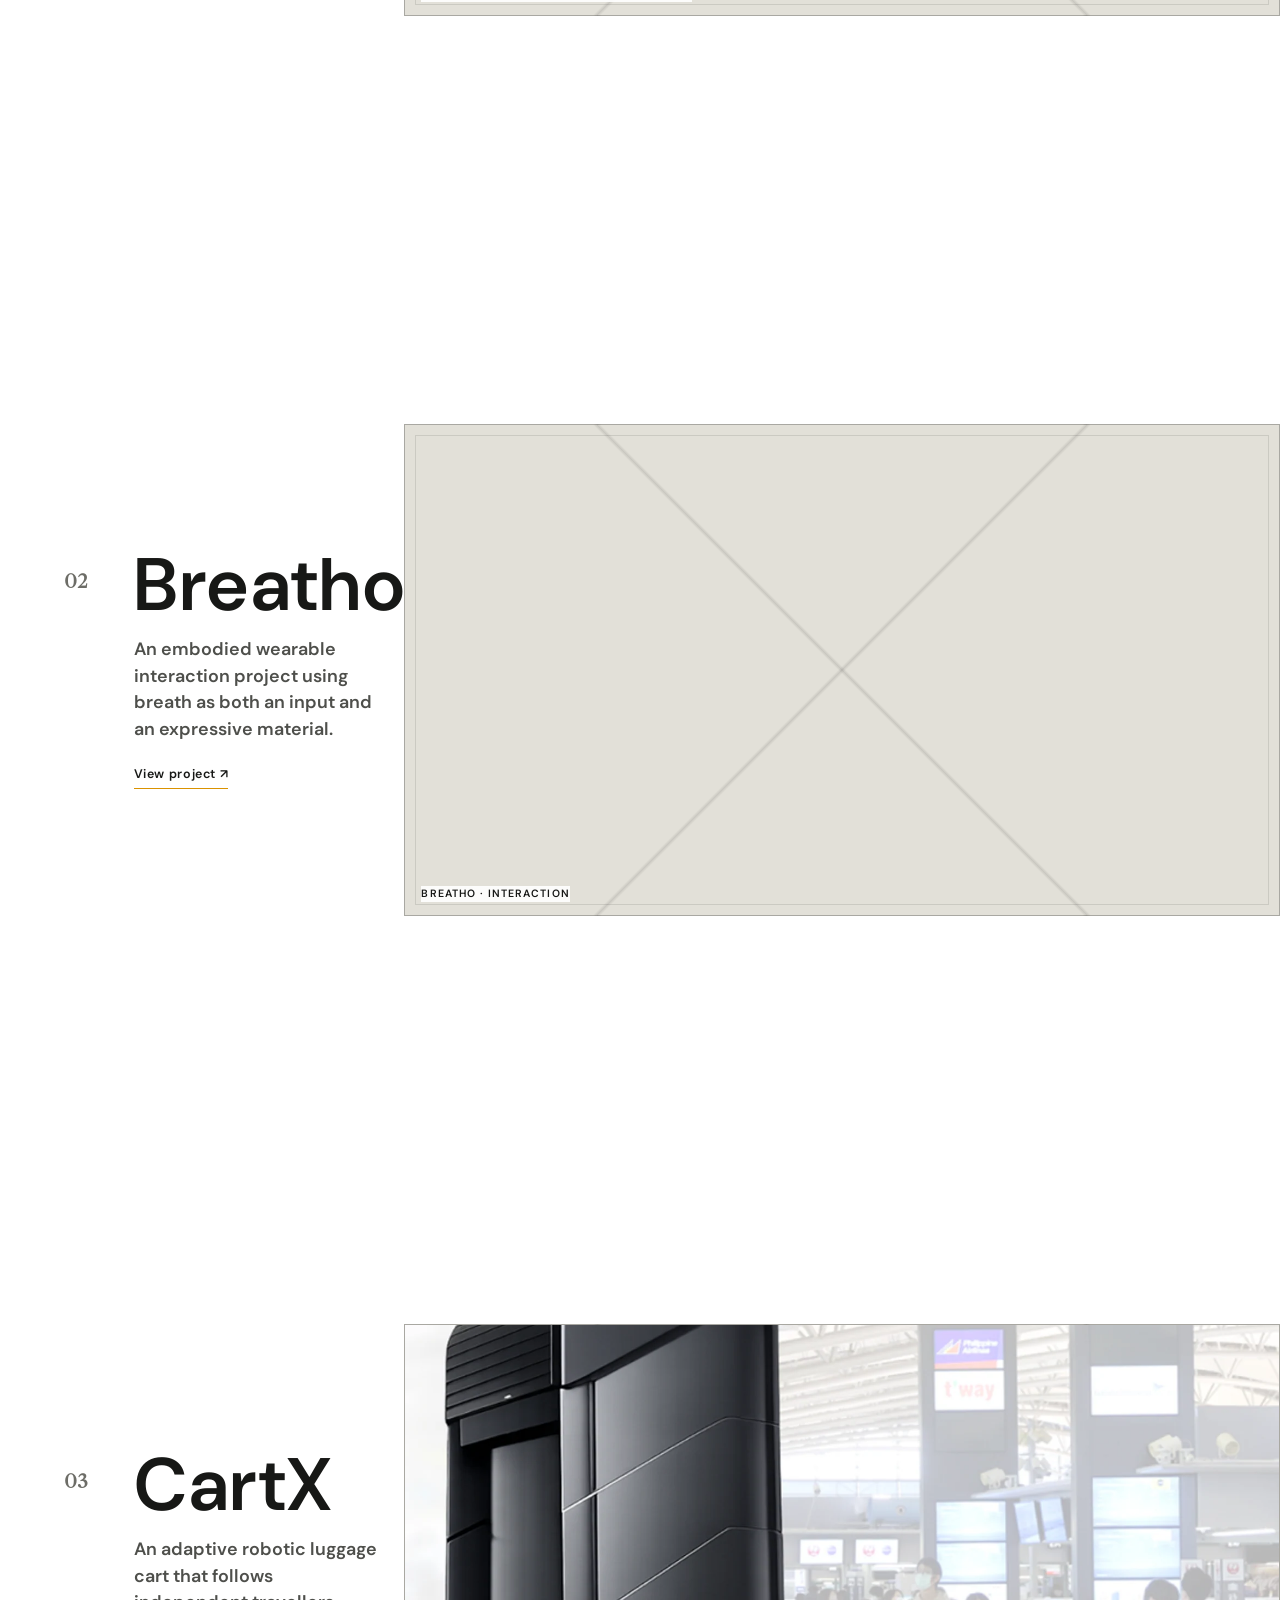
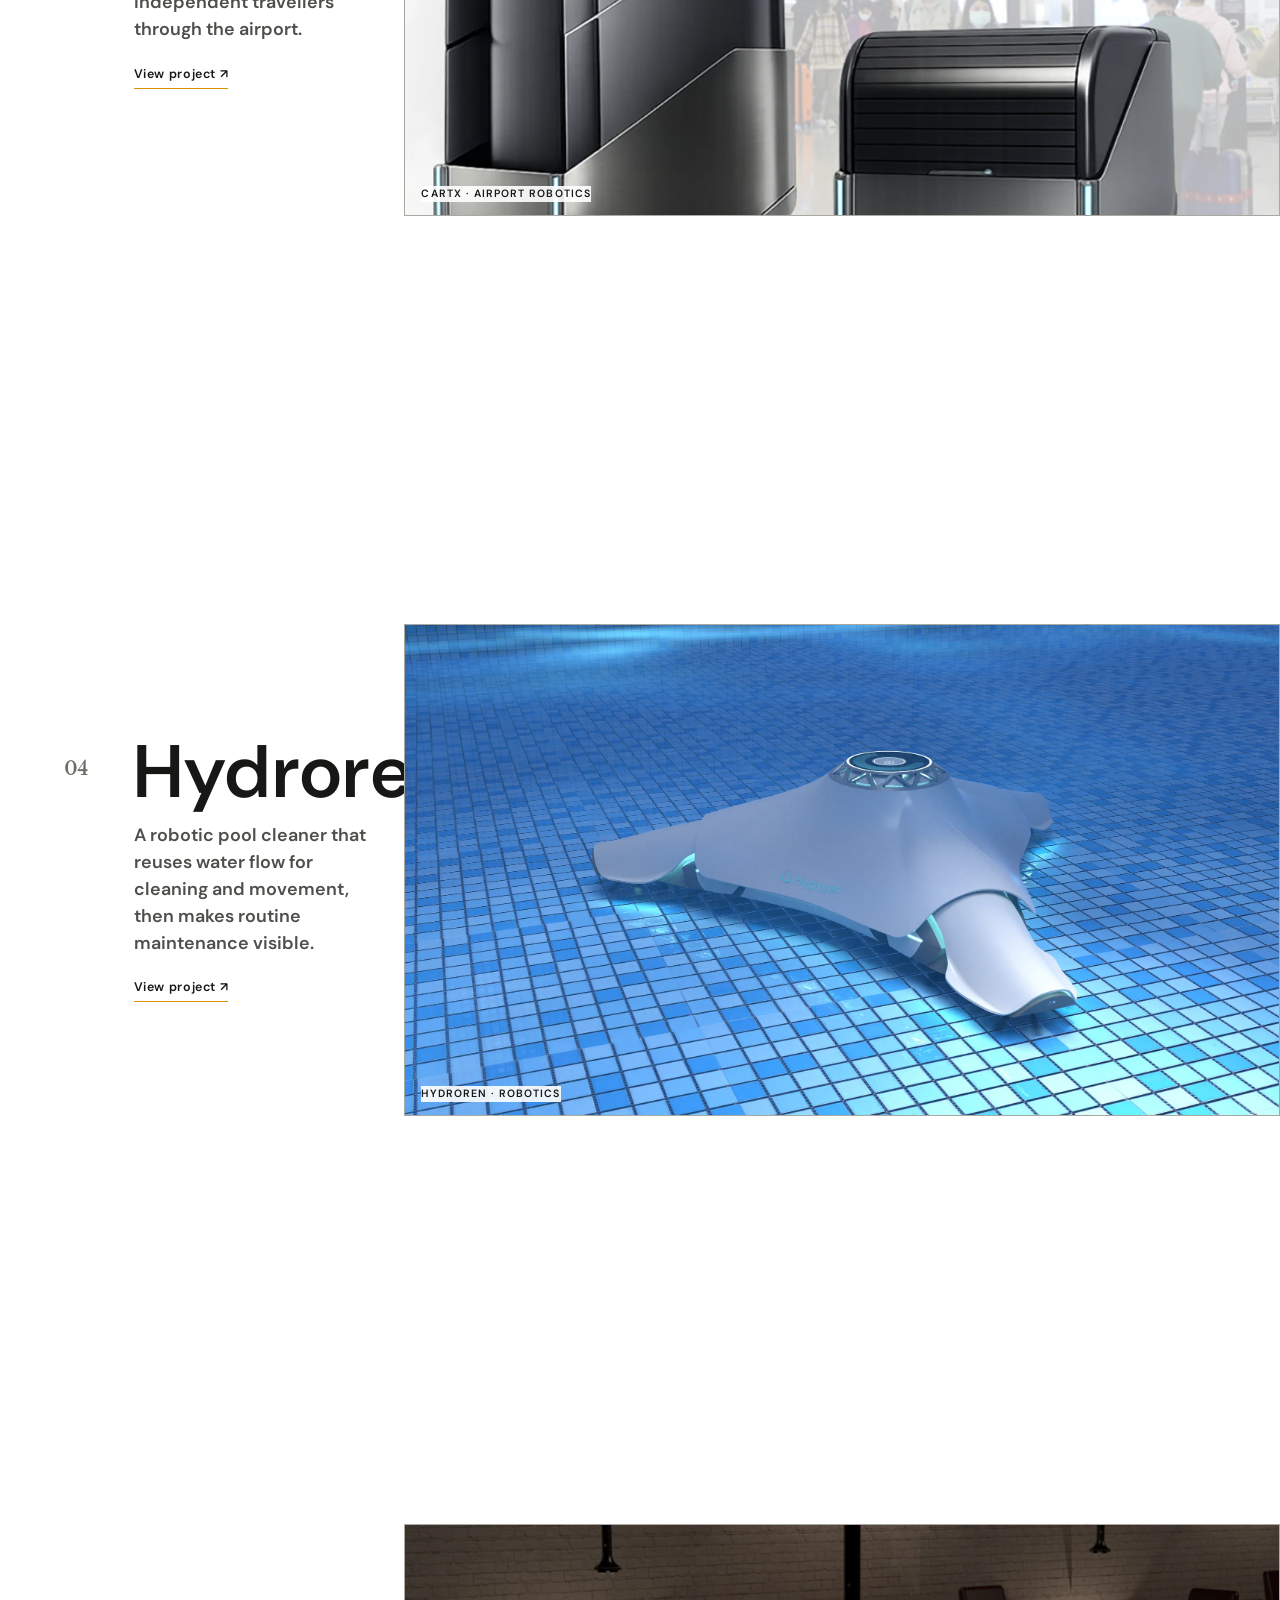
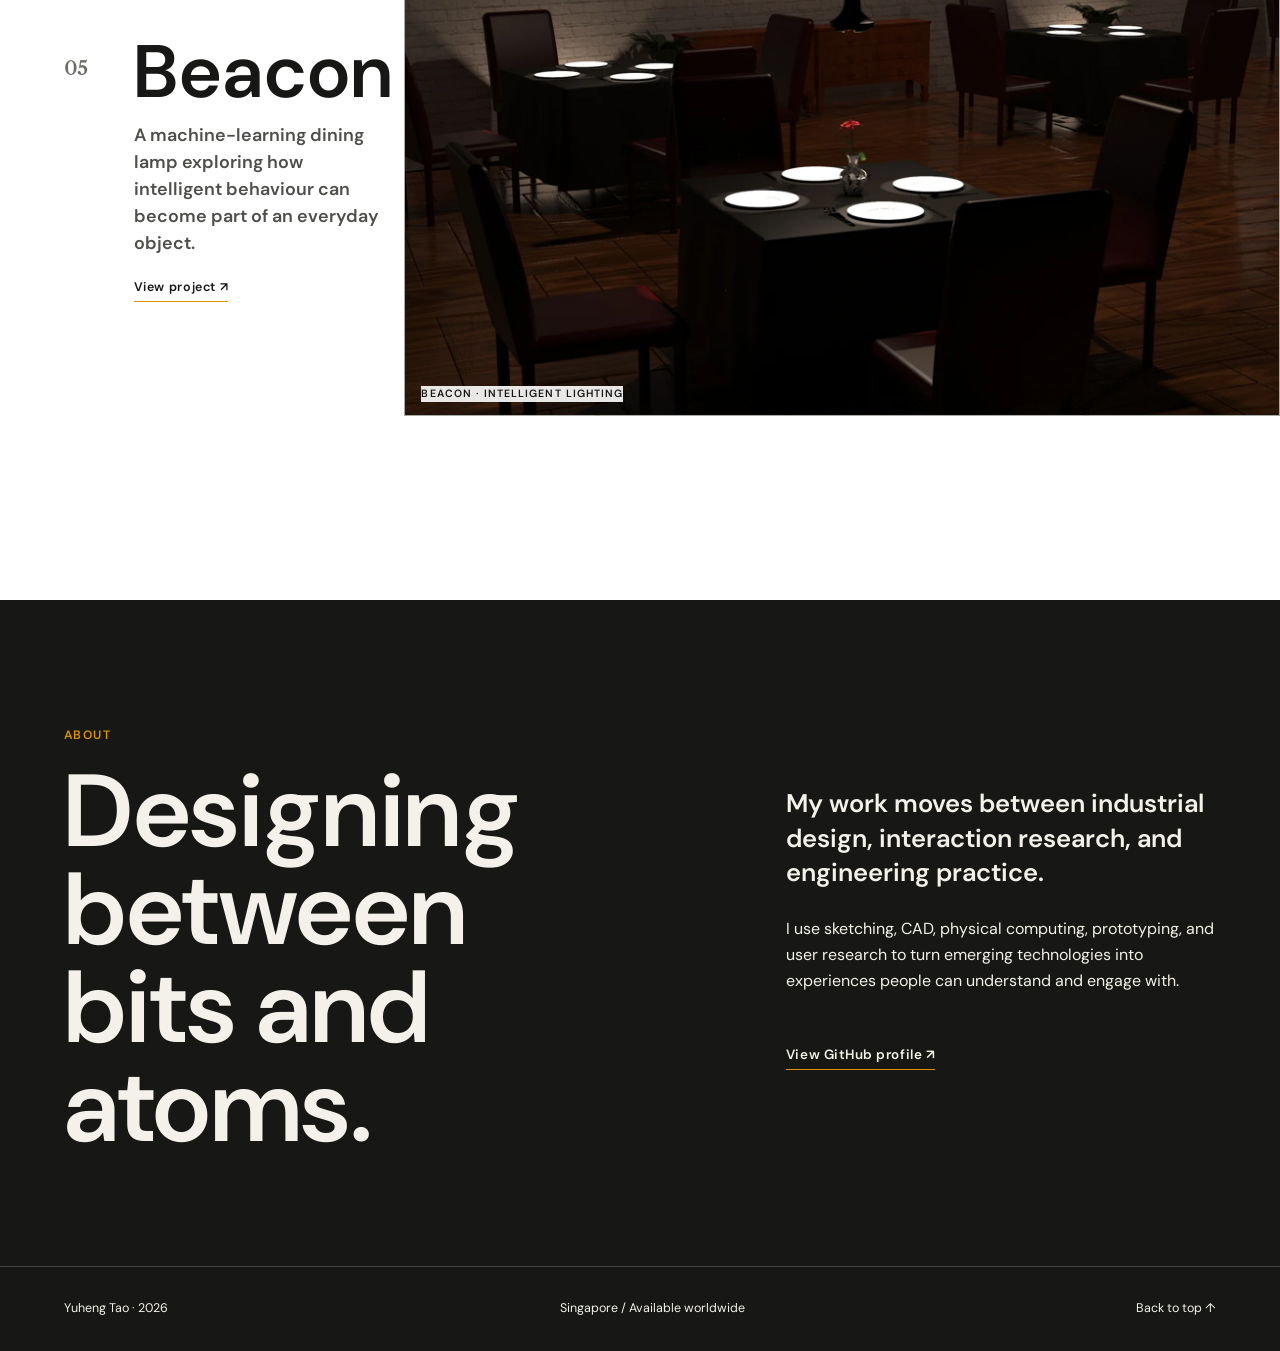
==== commit 6a411d56: "Add Beacon and CartX project pages" ====
--- a/index.html
+++ b/index.html
@@ -40,9 +40,9 @@
       <a class="scroll-cue" href="#capacitive" aria-label="Scroll to selected work">⌄</a>
     </section>
 
-    <section class="project section" id="beacon" data-section="1">
-      <div class="visual-grid visual-grid--two">
-        <div class="placeholder placeholder--wide"><span>BEACON · HERO IMAGE</span></div>
+    <section class="project section" id="beacon" data-section="1">
+      <div class="visual-grid visual-grid--two">
+        <a class="placeholder placeholder--wide project-cover" href="beacon.html"><img src="assets/beacon/web/hero-restaurant.webp" alt="Beacon pendant lights illuminating dining plates"><span>BEACON · INTELLIGENT LIGHTING</span></a>
         <div class="placeholder placeholder--portrait"><span>DETAIL / PROCESS</span></div>
       </div>
       <div class="project-copy">
@@ -50,7 +50,7 @@
         <p class="project-meta">Industrial Design · Physical Prototyping · Visual Communication</p>
         <p class="lead">A machine-learning dining lamp exploring how intelligent behaviour can become part of an everyday object.</p>
         <div class="project-columns"><p>The project brings together design intent and production thinking, moving from exploratory form studies toward a resolved physical outcome.</p><p><strong>Focus:</strong> form development, model making, surface and detail, presentation design.</p></div>
-        <a class="project-link" href="#">Project page coming soon ↗</a>
+        <a class="project-link" href="beacon.html">View project ↗</a>
       </div>
     </section>
 
@@ -68,17 +68,17 @@
       </div>
     </section>
 
-    <section class="project section" id="cartx" data-section="3">
-      <div class="visual-grid visual-grid--two visual-grid--reverse">
-        <div class="placeholder placeholder--portrait"><span>CARTX · MECHANISM</span></div>
+    <section class="project section" id="cartx" data-section="3">
+      <div class="visual-grid visual-grid--two visual-grid--reverse">
+        <a class="placeholder placeholder--portrait project-cover" href="cartx.html"><img src="assets/cartx/web/hero-product.webp" alt="CartX compact and expanded luggage configurations"><span>CARTX · AIRPORT ROBOTICS</span></a>
         <div class="placeholder placeholder--wide"><span>FINAL CART SYSTEM</span></div>
       </div>
       <div class="project-copy">
         <p class="eyebrow">03</p><h2>CartX</h2>
         <p class="project-meta">Inclusive Mobility · Modular Product · Mechanical Development</p>
-        <p class="lead">A modular cart concept exploring how one product can adapt to changing tasks, users, and physical environments.</p>
+        <p class="lead">An adaptive robotic luggage cart that follows independent travellers through the airport.</p>
         <div class="project-columns"><p>The design was developed through research, full-system CAD, repeated component iteration, physical fabrication, and scenario-based evaluation.</p><p><strong>Focus:</strong> ergonomics, mechanisms, modularity, CAD assemblies, fabrication, testing.</p></div>
-        <a class="project-link" href="#">Project page coming soon ↗</a>
+        <a class="project-link" href="cartx.html">View project ↗</a>
       </div>
     </section>
 
--- a/styles.css
+++ b/styles.css
@@ -21,6 +21,7 @@
 #capacitive .project-link{display:inline-block;grid-column:2;justify-self:start;margin-top:1.35rem;padding-bottom:.18rem;border-bottom:1px solid var(--accent);font-size:.78rem;font-weight:600;letter-spacing:.05em}
 #breatho .project-link{display:inline-block;grid-column:2;justify-self:start;margin-top:1.35rem;padding-bottom:.18rem;border-bottom:1px solid var(--accent);font-size:.78rem;font-weight:600;letter-spacing:.05em}
 #hydroren .project-link{display:inline-block;grid-column:2;justify-self:start;margin-top:1.35rem;padding-bottom:.18rem;border-bottom:1px solid var(--accent);font-size:.78rem;font-weight:600;letter-spacing:.05em}
+#cartx .project-link,#beacon .project-link{display:inline-block;grid-column:2;justify-self:start;margin-top:1.35rem;padding-bottom:.18rem;border-bottom:1px solid var(--accent);font-size:.78rem;font-weight:600;letter-spacing:.05em}
 .project .visual-grid{grid-column:2;grid-row:1;display:block;justify-self:stretch;width:100%;height:auto;min-width:0;min-height:0;aspect-ratio:16/9;transform:none}
 .project .visual-grid .placeholder{display:none}
 .project .visual-grid .placeholder:first-child{display:block;width:100%;height:100%;min-height:0;background-color:#e2e0d8}
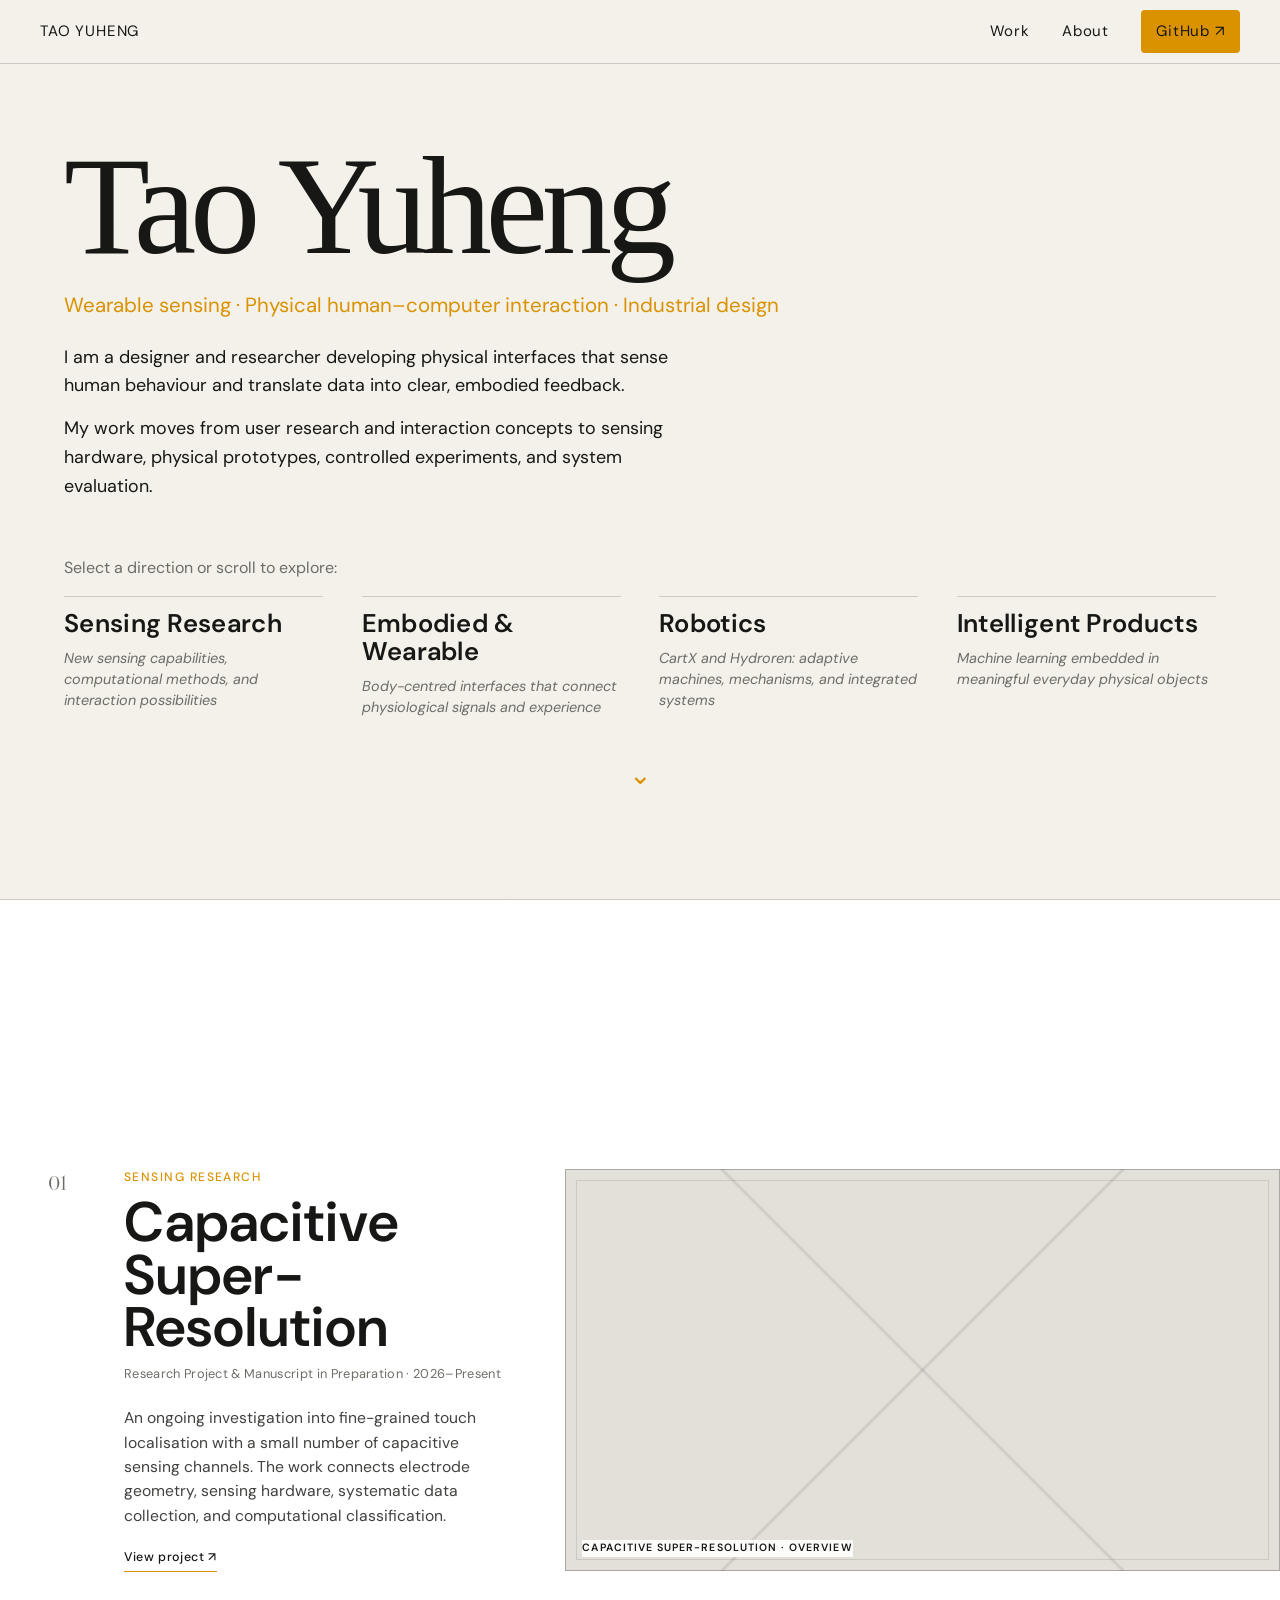
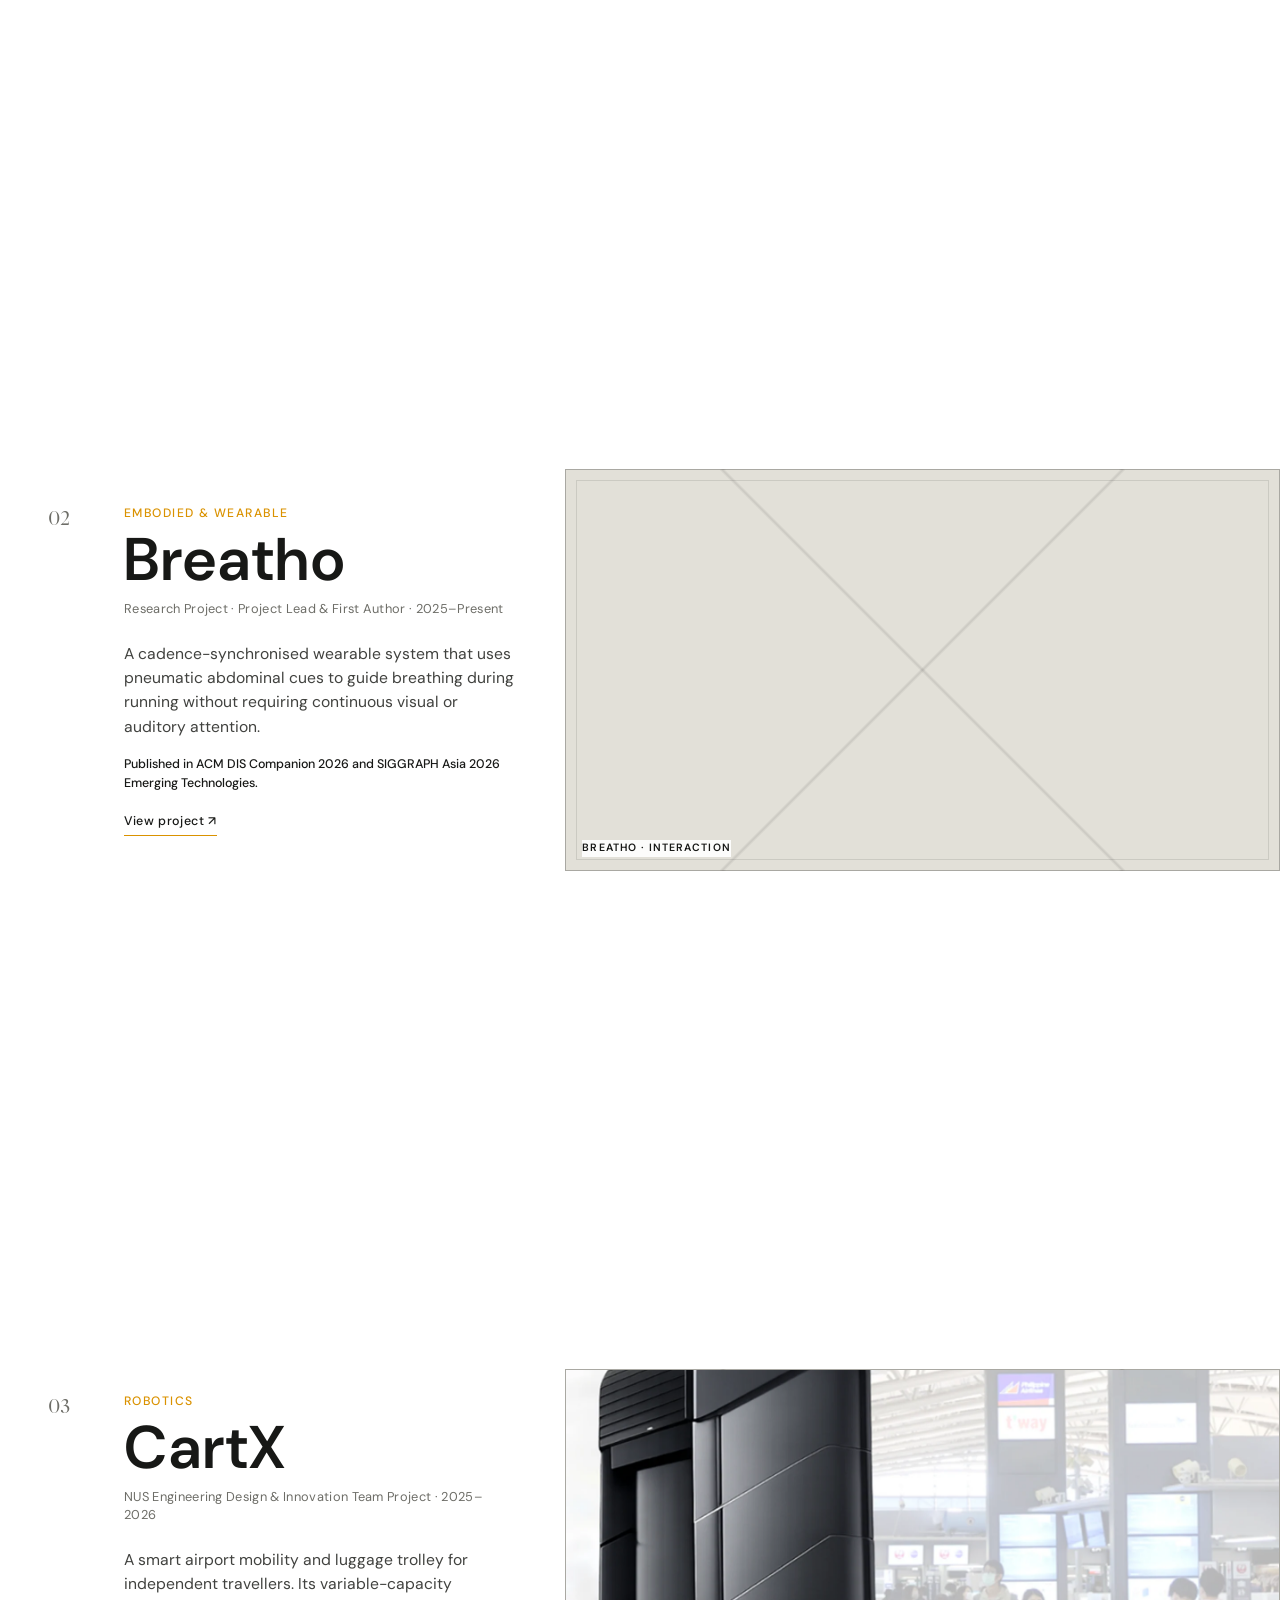
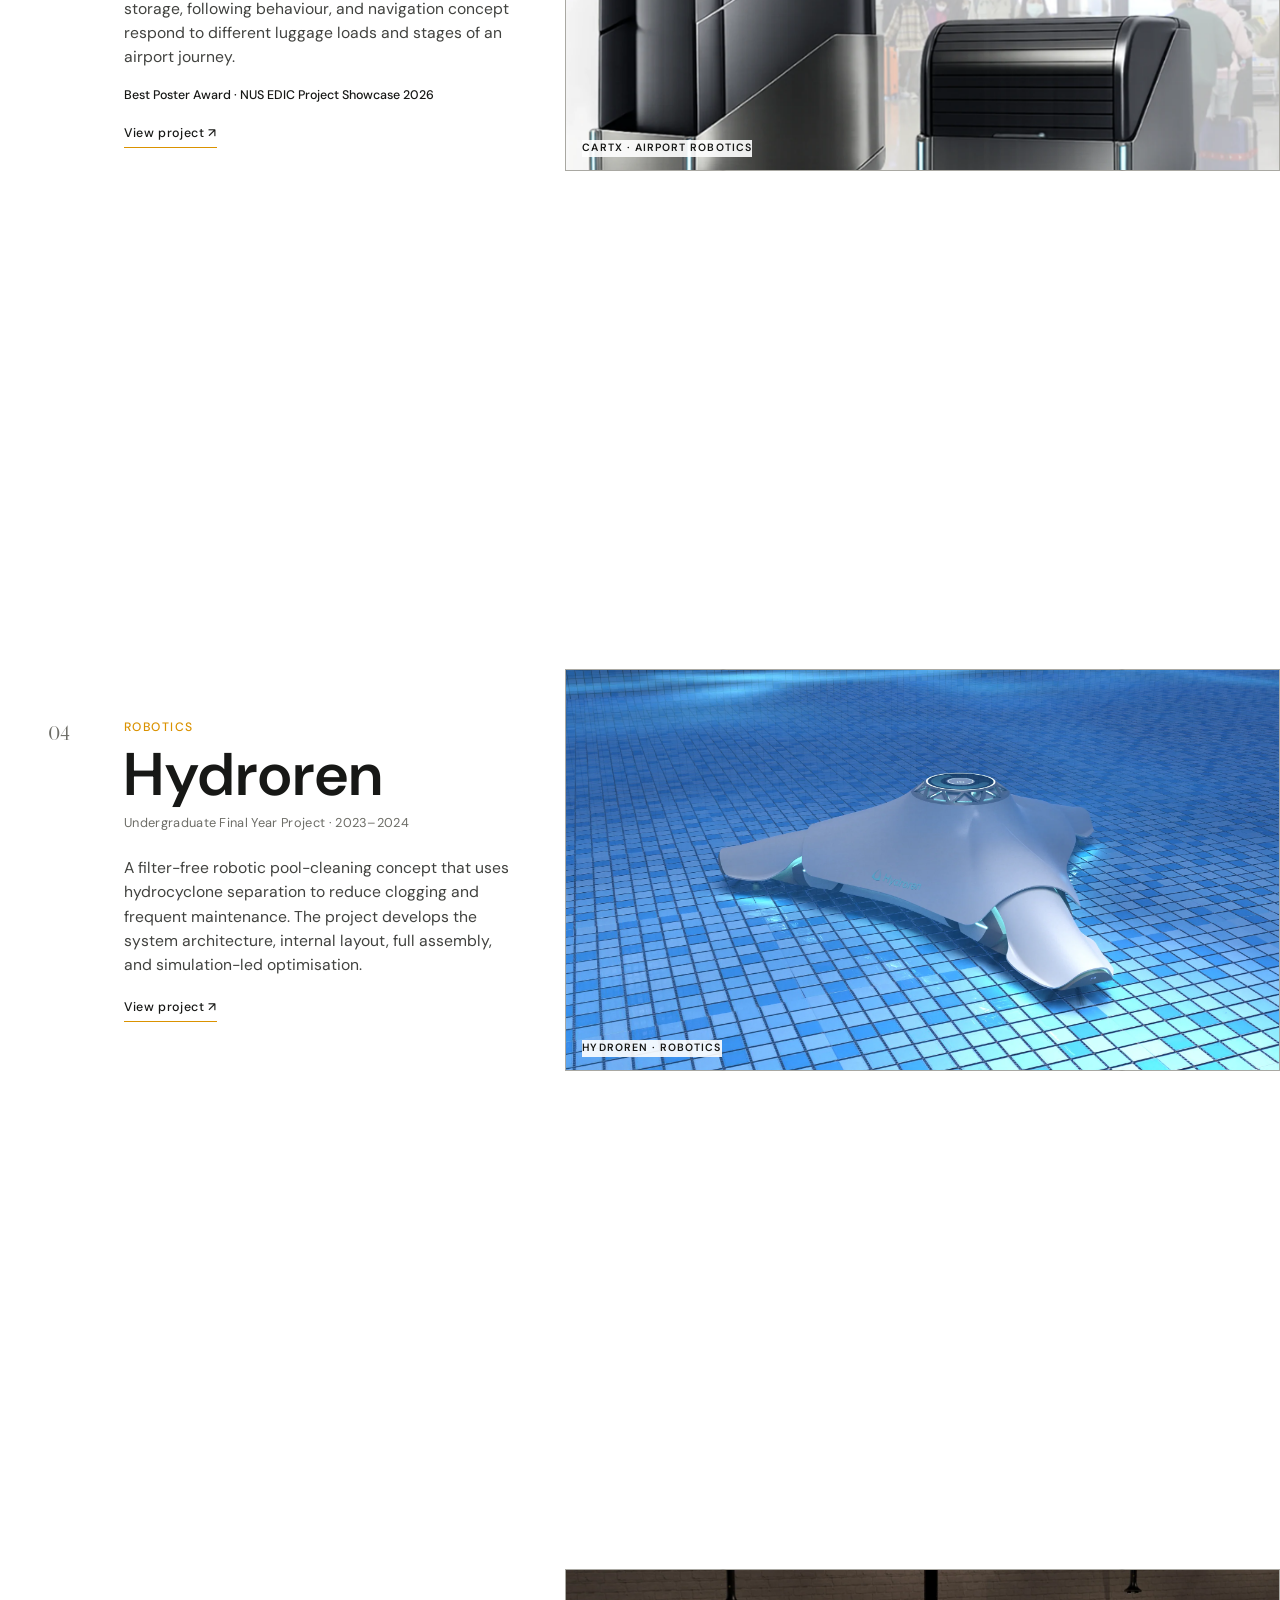
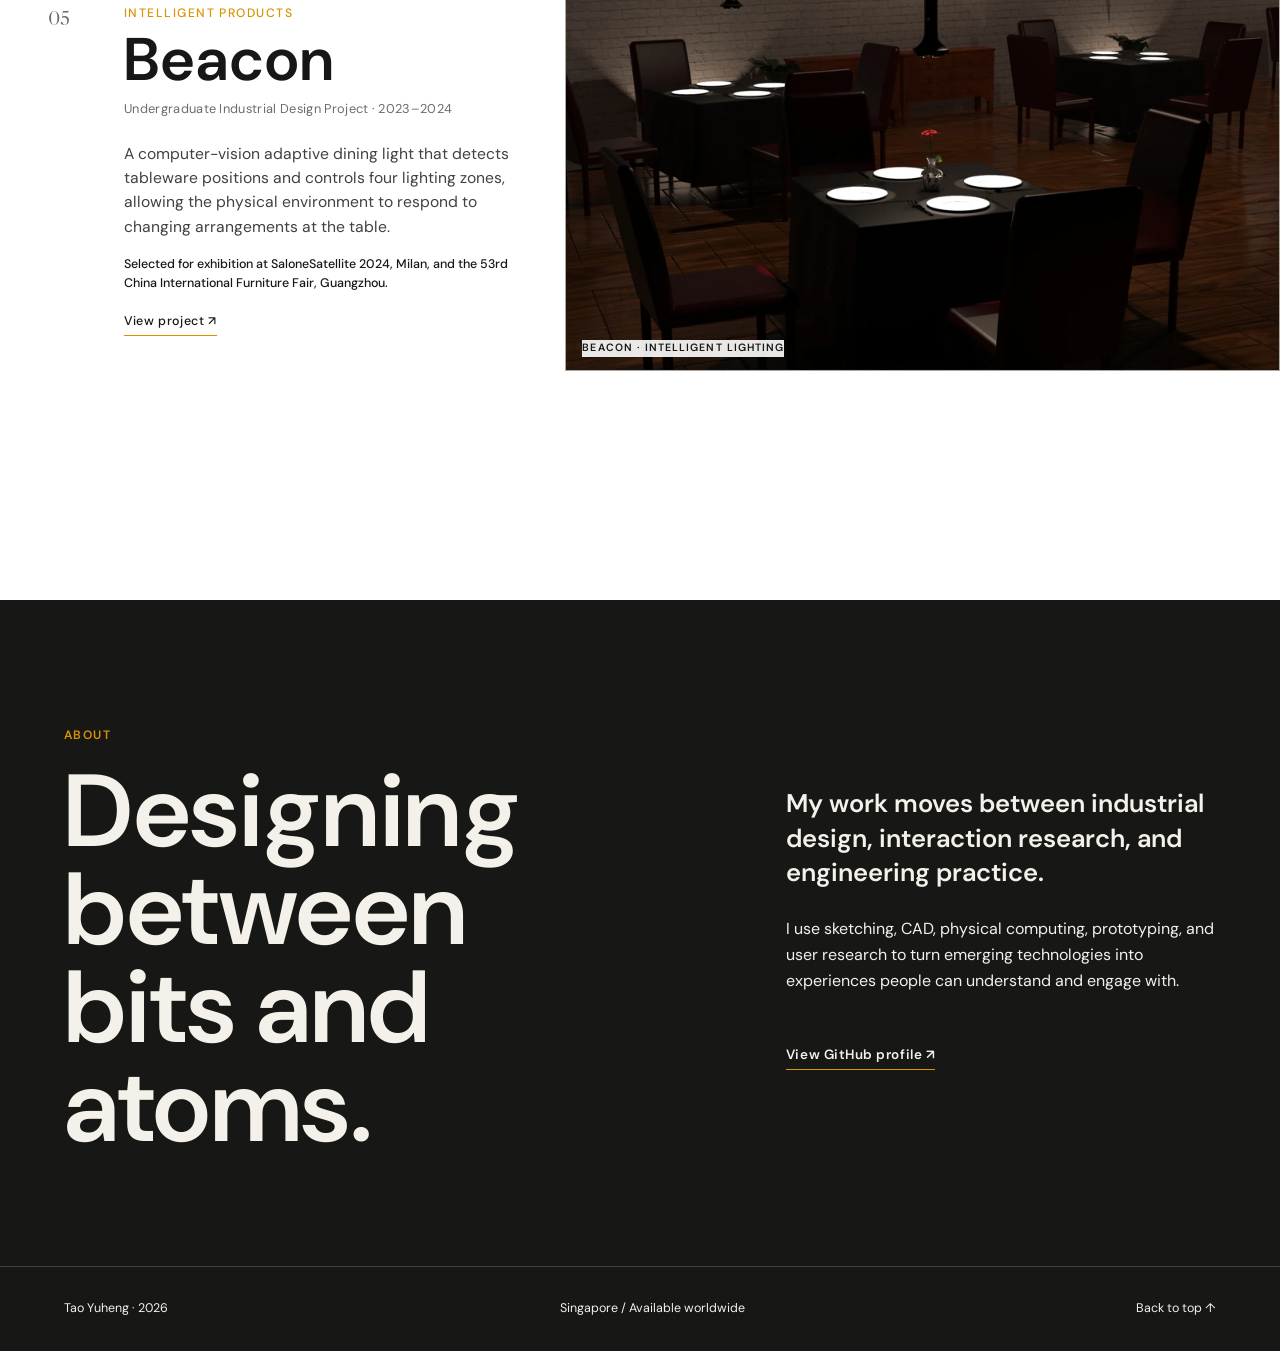
==== commit 0f5ddecc: "Refine portfolio homepage typography and project details" ====
--- a/index.html
+++ b/index.html
@@ -3,16 +3,16 @@
 <head>
   <meta charset="utf-8">
   <meta name="viewport" content="width=device-width, initial-scale=1">
-  <meta name="description" content="Yuheng Tao — industrial designer and HCI researcher working across physical products, interactive systems, robotics, and sensing.">
-  <title>Yuheng Tao — Design & Research</title>
+  <meta name="description" content="Tao Yuheng — designer and researcher working across wearable sensing, physical human-computer interaction, robotics, and intelligent products.">
+  <title>Tao Yuheng — Design & Research</title>
   <link rel="preconnect" href="https://fonts.googleapis.com">
   <link rel="preconnect" href="https://fonts.gstatic.com" crossorigin>
   <link href="https://fonts.googleapis.com/css2?family=DM+Sans:opsz,wght@9..40,400;9..40,500;9..40,600&family=Libre+Caslon+Display&display=swap" rel="stylesheet">
-  <link rel="stylesheet" href="styles.css?v=13">
+  <link rel="stylesheet" href="styles.css?v=14">
 </head>
 <body>
   <header class="site-header">
-    <a class="wordmark" href="#intro">YUHENG TAO</a>
+    <a class="wordmark" href="#intro">TAO YUHENG</a>
     <nav aria-label="Primary navigation">
       <a href="#work">Work</a>
       <a href="#about">About</a>
@@ -23,12 +23,11 @@
   <main>
     <section class="hero section" id="intro" data-section="0">
       <div class="hero-wash" aria-hidden="true"></div>
-      <p class="eyebrow">PORTFOLIO · 2026</p>
-      <h1>Yuheng Tao</h1>
-      <p class="discipline">Industrial design · Human–computer interaction · Emerging technologies</p>
-      <div class="hero-copy">
-        <p>I am a designer and researcher working across physical products and interactive systems. My practice connects form, engineering, prototyping, and human experience.</p>
-        <p>I explore how emerging technologies can become understandable, tangible, and meaningful in everyday life.</p>
+      <h1>Tao Yuheng</h1>
+      <p class="discipline">Wearable sensing · Physical human–computer interaction · Industrial design</p>
+      <div class="hero-copy">
+        <p>I am a designer and researcher developing physical interfaces that sense human behaviour and translate data into clear, embodied feedback.</p>
+        <p>My work moves from user research and interaction concepts to sensing hardware, physical prototypes, controlled experiments, and system evaluation.</p>
       </div>
       <p class="explore-label">Select a direction or scroll to explore:</p>
       <div class="category-grid" id="work">
@@ -46,9 +45,10 @@
         <div class="placeholder placeholder--portrait"><span>DETAIL / PROCESS</span></div>
       </div>
       <div class="project-copy">
-        <p class="eyebrow">05</p><h2>Beacon</h2>
-        <p class="project-meta">Industrial Design · Physical Prototyping · Visual Communication</p>
-        <p class="lead">A machine-learning dining lamp exploring how intelligent behaviour can become part of an everyday object.</p>
+        <p class="project-number">05</p><p class="project-category">Intelligent Products</p><h2>Beacon</h2>
+        <p class="project-status">Undergraduate Industrial Design Project · 2023–2024</p>
+        <p class="lead">A computer-vision adaptive dining light that detects tableware positions and controls four lighting zones, allowing the physical environment to respond to changing arrangements at the table.</p>
+        <p class="project-recognition">Selected for exhibition at SaloneSatellite 2024, Milan, and the 53rd China International Furniture Fair, Guangzhou.</p>
         <div class="project-columns"><p>The project brings together design intent and production thinking, moving from exploratory form studies toward a resolved physical outcome.</p><p><strong>Focus:</strong> form development, model making, surface and detail, presentation design.</p></div>
         <a class="project-link" href="beacon.html">View project ↗</a>
       </div>
@@ -60,9 +60,9 @@
         <div class="placeholder"><span>SYSTEM / UI</span></div><div class="placeholder"><span>PHYSICAL PROTOTYPE</span></div>
       </div>
       <div class="project-copy">
-        <p class="eyebrow">04</p><h2>Hydroren</h2>
-        <p class="project-meta">Robotics · Sustainable Product Systems · Interface Design</p>
-        <p class="lead">A robotic pool cleaner that reuses water flow for cleaning and movement, then makes routine maintenance visible.</p>
+        <p class="project-number">04</p><p class="project-category">Robotics</p><h2>Hydroren</h2>
+        <p class="project-status">Undergraduate Final Year Project · 2023–2024</p>
+        <p class="lead">A filter-free robotic pool-cleaning concept that uses hydrocyclone separation to reduce clogging and frequent maintenance. The project develops the system architecture, internal layout, full assembly, and simulation-led optimisation.</p>
         <div class="project-columns"><p>Hydroren treats maintenance as a complete experience rather than a standalone machine, considering movement, storage, control, and the pool environment together.</p><p><strong>Focus:</strong> user research, system architecture, CAD, prototyping, rendering, interface design.</p></div>
         <a class="project-link" href="hydroren.html">View project ↗</a>
       </div>
@@ -74,9 +74,10 @@
         <div class="placeholder placeholder--wide"><span>FINAL CART SYSTEM</span></div>
       </div>
       <div class="project-copy">
-        <p class="eyebrow">03</p><h2>CartX</h2>
-        <p class="project-meta">Inclusive Mobility · Modular Product · Mechanical Development</p>
-        <p class="lead">An adaptive robotic luggage cart that follows independent travellers through the airport.</p>
+        <p class="project-number">03</p><p class="project-category">Robotics</p><h2>CartX</h2>
+        <p class="project-status">NUS Engineering Design & Innovation Team Project · 2025–2026</p>
+        <p class="lead">A smart airport mobility and luggage trolley for independent travellers. Its variable-capacity storage, following behaviour, and navigation concept respond to different luggage loads and stages of an airport journey.</p>
+        <p class="project-recognition">Best Poster Award · NUS EDIC Project Showcase 2026</p>
         <div class="project-columns"><p>The design was developed through research, full-system CAD, repeated component iteration, physical fabrication, and scenario-based evaluation.</p><p><strong>Focus:</strong> ergonomics, mechanisms, modularity, CAD assemblies, fabrication, testing.</p></div>
         <a class="project-link" href="cartx.html">View project ↗</a>
       </div>
@@ -88,9 +89,10 @@
         <div class="placeholder"><span>DEVICE DETAIL</span></div><div class="placeholder"><span>STUDY / EXPERIENCE</span></div>
       </div>
       <div class="project-copy">
-        <p class="eyebrow">02</p><h2>Breatho</h2>
-        <p class="project-meta">HCI Research · Biosensing · Embodied Experience</p>
-        <p class="lead">An embodied wearable interaction project using breath as both an input and an expressive material.</p>
+        <p class="project-number">02</p><p class="project-category">Embodied & Wearable</p><h2>Breatho</h2>
+        <p class="project-status">Research Project · Project Lead & First Author · 2025–Present</p>
+        <p class="lead">A cadence-synchronised wearable system that uses pneumatic abdominal cues to guide breathing during running without requiring continuous visual or auditory attention.</p>
+        <p class="project-recognition">Published in ACM DIS Companion 2026 and SIGGRAPH Asia 2026 Emerging Technologies.</p>
         <div class="project-columns"><p>Breatho explores how subtle physiological signals can become perceptible through designed feedback, supporting reflection, connection, and new forms of interaction.</p><p><strong>Focus:</strong> research framing, sensing, prototyping, interaction design, study design.</p></div>
         <a class="project-link" href="breatho.html">View project ↗</a>
       </div>
@@ -102,9 +104,9 @@
         <div class="placeholder placeholder--portrait"><span>EXPERIMENT / DATA</span></div>
       </div>
       <div class="project-copy">
-        <p class="eyebrow">01</p><h2>Capacitive Super-Resolution</h2>
-        <p class="project-meta">Interactive Sensing · Machine Learning · Research Prototype</p>
-        <p class="lead">A technical investigation into recovering richer spatial information from low-resolution capacitive sensing.</p>
+        <p class="project-number">01</p><p class="project-category">Sensing Research</p><h2>Capacitive Super-Resolution</h2>
+        <p class="project-status">Research Project & Manuscript in Preparation · 2026–Present</p>
+        <p class="lead">An ongoing investigation into fine-grained touch localisation with a small number of capacitive sensing channels. The work connects electrode geometry, sensing hardware, systematic data collection, and computational classification.</p>
         <div class="project-columns"><p>The work examines the relationship between sensing hardware, data representation, and computational inference to expand the design space of touch interaction.</p><p><strong>Focus:</strong> experiments, data collection, modelling, evaluation, interaction applications.</p></div>
         <a class="project-link" href="capacitive.html">View project ↗</a>
       </div>
@@ -119,7 +121,7 @@
   <aside class="section-dots" aria-label="Page sections">
     <a href="#intro" aria-label="Introduction" class="is-active"></a><a href="#beacon" aria-label="Beacon"></a><a href="#hydroren" aria-label="Hydroren"></a><a href="#cartx" aria-label="CartX"></a><a href="#breatho" aria-label="Breatho"></a><a href="#capacitive" aria-label="Capacitive Super-Resolution"></a><a href="#about" aria-label="About"></a>
   </aside>
-  <footer><span>Yuheng Tao · 2026</span><span>Singapore / Available worldwide</span><a href="#intro">Back to top ↑</a></footer>
+  <footer><span>Tao Yuheng · 2026</span><span>Singapore / Available worldwide</span><a href="#intro">Back to top ↑</a></footer>
   <script src="script.js"></script>
 </body>
 </html>
--- a/styles.css
+++ b/styles.css
@@ -1,7 +1,7 @@
 :root{--paper:#f3f1e9;--ink:#171816;--muted:#6d6d67;--accent:#da9200;--line:rgba(23,24,22,.18);--sans:"DM Sans",Arial,sans-serif;--serif:"Libre Caslon Display",Georgia,serif}
 *{box-sizing:border-box}html{scroll-behavior:smooth}body{margin:0;background:var(--paper);color:var(--ink);font-family:var(--sans);font-size:16px;line-height:1.6}a{color:inherit;text-decoration:none}
 .site-header{position:fixed;inset:0 0 auto;z-index:20;display:flex;align-items:center;justify-content:space-between;min-height:64px;padding:0 2.5rem;border-bottom:1px solid var(--line);background:rgba(243,241,233,.9);backdrop-filter:blur(14px)}
-.wordmark,nav a{font-size:.78rem;font-weight:600;letter-spacing:.09em}nav{display:flex;align-items:center;gap:1.75rem}.button-link{padding:.55rem .85rem;border-radius:4px;background:var(--accent)}
+.wordmark,nav a{font-size:.94rem;font-weight:400;letter-spacing:.055em}nav{display:flex;align-items:center;gap:2rem}.button-link{padding:.62rem .95rem;border-radius:4px;background:var(--accent)}
 .section{min-height:100vh;padding:7rem 5vw 5rem;border-bottom:1px solid var(--line)}.hero{position:relative;overflow:hidden;display:flex;flex-direction:column;justify-content:center}.hero-wash{position:absolute;inset:64px 0 0;z-index:-1;background:linear-gradient(90deg,rgba(243,241,233,.96),rgba(243,241,233,.79) 48%,rgba(243,241,233,.9)),repeating-linear-gradient(135deg,transparent 0 48px,rgba(23,24,22,.035) 49px 50px)}
 .eyebrow{margin:0 0 1rem;color:var(--accent);font-size:.76rem;font-weight:600;letter-spacing:.12em}h1,h2{font-family:var(--serif);font-weight:400;line-height:.96}h1{margin:.2rem 0 1rem;font-size:clamp(5rem,11vw,10.5rem);letter-spacing:-.055em}h2{margin:.35rem 0 1rem;font-size:clamp(4rem,8vw,8rem);letter-spacing:-.045em}
 .discipline{margin:0 0 1.3rem;color:var(--accent);font-size:clamp(1rem,1.6vw,1.35rem)}.hero-copy{max-width:620px;font-size:clamp(1rem,1.4vw,1.2rem)}.hero-copy p{margin:0 0 .9rem}.explore-label{margin:2.5rem 0 1rem;color:var(--muted)}
@@ -12,16 +12,16 @@
 .about{min-height:74vh;display:flex;flex-direction:column;justify-content:center;background:var(--ink);color:var(--paper)}.about-grid{display:grid;grid-template-columns:1.2fr .8fr;gap:6vw;align-items:start}.about h2{margin-top:0}.about-grid>div{max-width:560px}
 
 /* Compact project index: editorial list with consistent 16:9 imagery. */
-.project{min-height:100vh;padding:3.5rem 0 1rem 5vw;grid-template-columns:minmax(0,1fr) minmax(0,72%);gap:clamp(1.25rem,2vw,3rem);overflow:hidden;border-bottom:0;background:#fff!important;color:var(--ink)!important;align-items:center}
-.project .project-copy{grid-column:1;grid-row:1;display:grid;grid-template-columns:3.2rem minmax(0,1fr);column-gap:1.15rem;min-width:0;max-width:none}
-.project .eyebrow{grid-column:1;grid-row:1/3;margin:.85rem 0 0;color:var(--muted);font-family:var(--serif);font-size:clamp(1.3rem,1.5vw,1.8rem);letter-spacing:0}
-.project h2{grid-column:2;margin:0 0 1rem;font-size:clamp(4rem,5.8vw,7.5rem);line-height:.92;letter-spacing:-.035em}
-.project .lead{grid-column:2;margin:0;max-width:760px;color:#4e4f4b;font-family:var(--sans);font-size:clamp(1.1rem,1.4vw,1.55rem);line-height:1.5}
+.project{min-height:100vh;padding:4.5rem 0 2rem 3.75vw;grid-template-columns:minmax(430px,42%) minmax(0,58%);gap:0;overflow:hidden;border-bottom:0;background:#fff!important;color:var(--ink)!important;align-items:center}
+.project .project-copy{grid-column:1;grid-row:1;display:grid;grid-template-columns:3.4rem minmax(0,1fr);column-gap:1.35rem;min-width:0;max-width:760px;padding-right:clamp(2rem,4vw,5rem)}
+.project .project-number{grid-column:1;grid-row:1/7;margin:.28rem 0 0;color:var(--muted);font-family:var(--serif);font-size:clamp(1.25rem,1.4vw,1.7rem);line-height:1;letter-spacing:0}
+.project .project-category{grid-column:2;margin:0 0 .55rem;color:var(--accent);font-size:.76rem;font-weight:500;letter-spacing:.12em;text-transform:uppercase}
+.project h2{grid-column:2;margin:0 0 .7rem;font-size:clamp(3.25rem,4.7vw,6rem);line-height:.94;letter-spacing:.018em;overflow-wrap:anywhere}
+.project .project-status{grid-column:2;margin:0 0 1.45rem;color:var(--muted);font-size:clamp(.8rem,.86vw,.95rem);line-height:1.45;letter-spacing:.025em}
+.project .lead{grid-column:2;margin:0;max-width:660px;color:#41423f;font-family:var(--sans);font-size:clamp(.98rem,1.08vw,1.2rem);font-weight:400;line-height:1.55;letter-spacing:0}
+.project .project-recognition{grid-column:2;margin:1rem 0 0;max-width:660px;color:var(--ink);font-size:clamp(.78rem,.84vw,.92rem);font-weight:500;line-height:1.5}
 .project .project-meta,.project .project-columns,.project .project-link{display:none}
-#capacitive .project-link{display:inline-block;grid-column:2;justify-self:start;margin-top:1.35rem;padding-bottom:.18rem;border-bottom:1px solid var(--accent);font-size:.78rem;font-weight:600;letter-spacing:.05em}
-#breatho .project-link{display:inline-block;grid-column:2;justify-self:start;margin-top:1.35rem;padding-bottom:.18rem;border-bottom:1px solid var(--accent);font-size:.78rem;font-weight:600;letter-spacing:.05em}
-#hydroren .project-link{display:inline-block;grid-column:2;justify-self:start;margin-top:1.35rem;padding-bottom:.18rem;border-bottom:1px solid var(--accent);font-size:.78rem;font-weight:600;letter-spacing:.05em}
-#cartx .project-link,#beacon .project-link{display:inline-block;grid-column:2;justify-self:start;margin-top:1.35rem;padding-bottom:.18rem;border-bottom:1px solid var(--accent);font-size:.78rem;font-weight:600;letter-spacing:.05em}
+.project .project-link,#capacitive .project-link,#breatho .project-link,#hydroren .project-link,#cartx .project-link,#beacon .project-link{display:inline-block;grid-column:2;justify-self:start;margin-top:1.25rem;padding-bottom:.18rem;border-bottom:1px solid var(--accent);font-size:.78rem;font-weight:500;letter-spacing:.05em}
 .project .visual-grid{grid-column:2;grid-row:1;display:block;justify-self:stretch;width:100%;height:auto;min-width:0;min-height:0;aspect-ratio:16/9;transform:none}
 .project .visual-grid .placeholder{display:none}
 .project .visual-grid .placeholder:first-child{display:block;width:100%;height:100%;min-height:0;background-color:#e2e0d8}
@@ -32,12 +32,13 @@
 footer{display:flex;justify-content:space-between;gap:1rem;padding:2rem 5vw;background:var(--ink);color:var(--paper);font-size:.78rem;border-top:1px solid rgba(255,255,255,.18)}
 @media(max-width:900px){.site-header{padding:0 1.25rem}nav a:not(.button-link){display:none}.section{padding:6.5rem 1.25rem 4rem}.category-grid{grid-template-columns:1fr 1fr;gap:1.5rem}.project{grid-template-columns:1fr;gap:3rem}.visual-grid{min-height:52vh}.about-grid{grid-template-columns:1fr}.section-dots{display:none}}
 @media(max-width:560px){h1{font-size:20vw}.category-grid,.project-columns{grid-template-columns:1fr}.visual-grid--two,.visual-grid--reverse{grid-template-columns:1fr}.visual-grid--feature{grid-template-rows:1.2fr .7fr .7fr}.placeholder--hero{grid-column:auto}footer{flex-direction:column}}
-@media(max-width:1200px) and (min-width:901px){.project{grid-template-columns:minmax(0,1fr) minmax(0,60%);gap:2rem}.project .visual-grid{width:100%;height:auto}}
-@media(max-width:900px){.project{min-height:auto;padding:2.5rem 0 2.5rem 1.25rem;grid-template-columns:minmax(0,.85fr) minmax(340px,56%);gap:1.5rem}.project .visual-grid{grid-column:2;grid-row:1;min-height:0}.project .project-copy{grid-column:1;grid-row:1}}
+@media(max-width:1200px) and (min-width:901px){.project{grid-template-columns:minmax(390px,44%) minmax(0,56%)}.project .project-copy{padding-right:2rem}.project .visual-grid{width:100%;height:auto}.project h2{font-size:clamp(2.8rem,4.4vw,4.8rem)}}
+@media(max-width:900px){.project{min-height:auto;padding:5.5rem 0 2.5rem 1.25rem;grid-template-columns:minmax(320px,44%) minmax(0,56%);gap:0}.project .visual-grid{grid-column:2;grid-row:1;min-height:0}.project .project-copy{grid-column:1;grid-row:1;padding-right:1.5rem}}
 @media(max-width:650px){.project{grid-template-columns:1fr;gap:1rem;padding:1.5rem 0 1.5rem 1.25rem}.project .project-copy{grid-column:1;grid-row:1;padding-right:1.25rem}.project .visual-grid{grid-column:1;grid-row:2;width:100%;min-height:0;transform:none}.project .project-copy{grid-template-columns:2.5rem 1fr}.project h2{font-size:clamp(2rem,11vw,3.5rem)}}
 /* Portfolio-wide typography: modern sans-serif headings. */
 h1,h2,.category-title,.lead{font-family:var(--sans);font-weight:600}
 h1,h2{letter-spacing:.006em}
+.hero h1{font-family:"Times New Roman",Times,serif;font-weight:400;letter-spacing:-.045em}
 .category-title{font-weight:600;letter-spacing:.012em;line-height:1.08}
 .lead{font-weight:600;letter-spacing:0;line-height:1.35}
 .project h2{font-family:var(--sans);font-weight:600;letter-spacing:.032em}
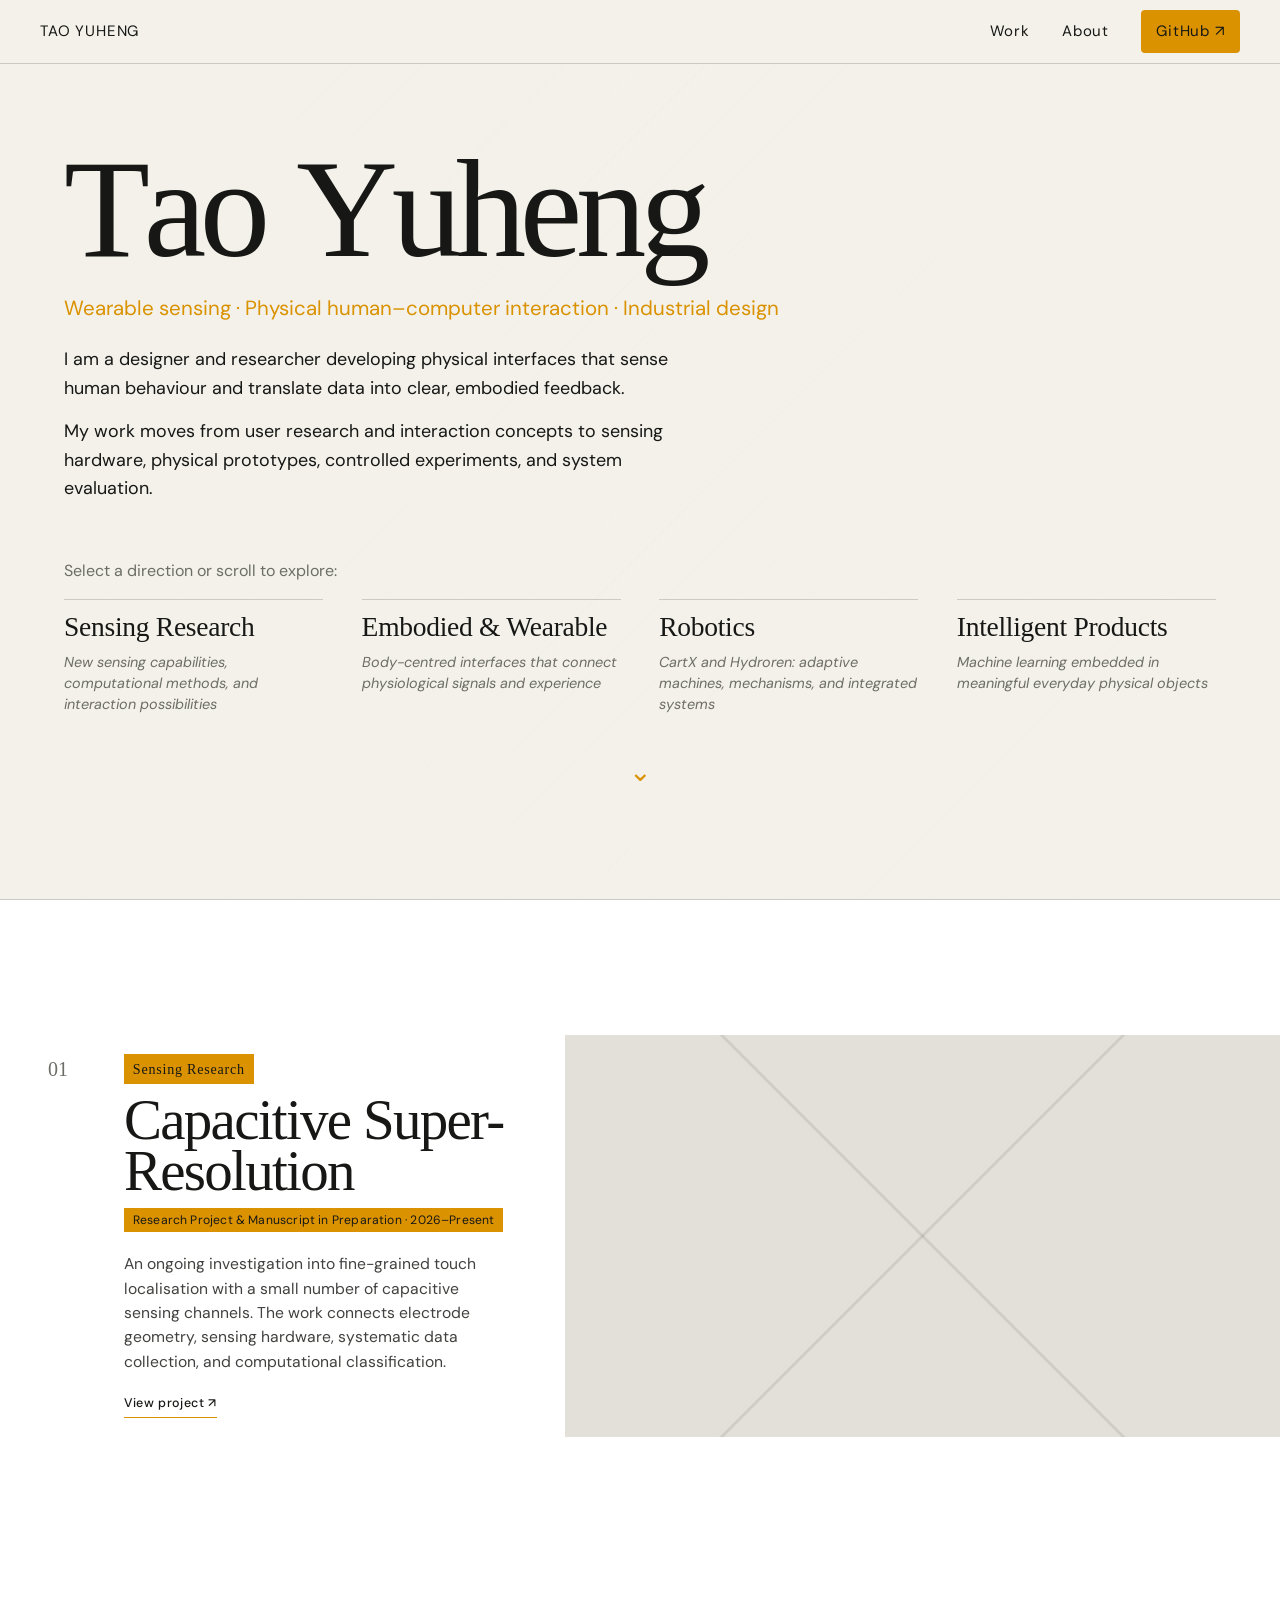
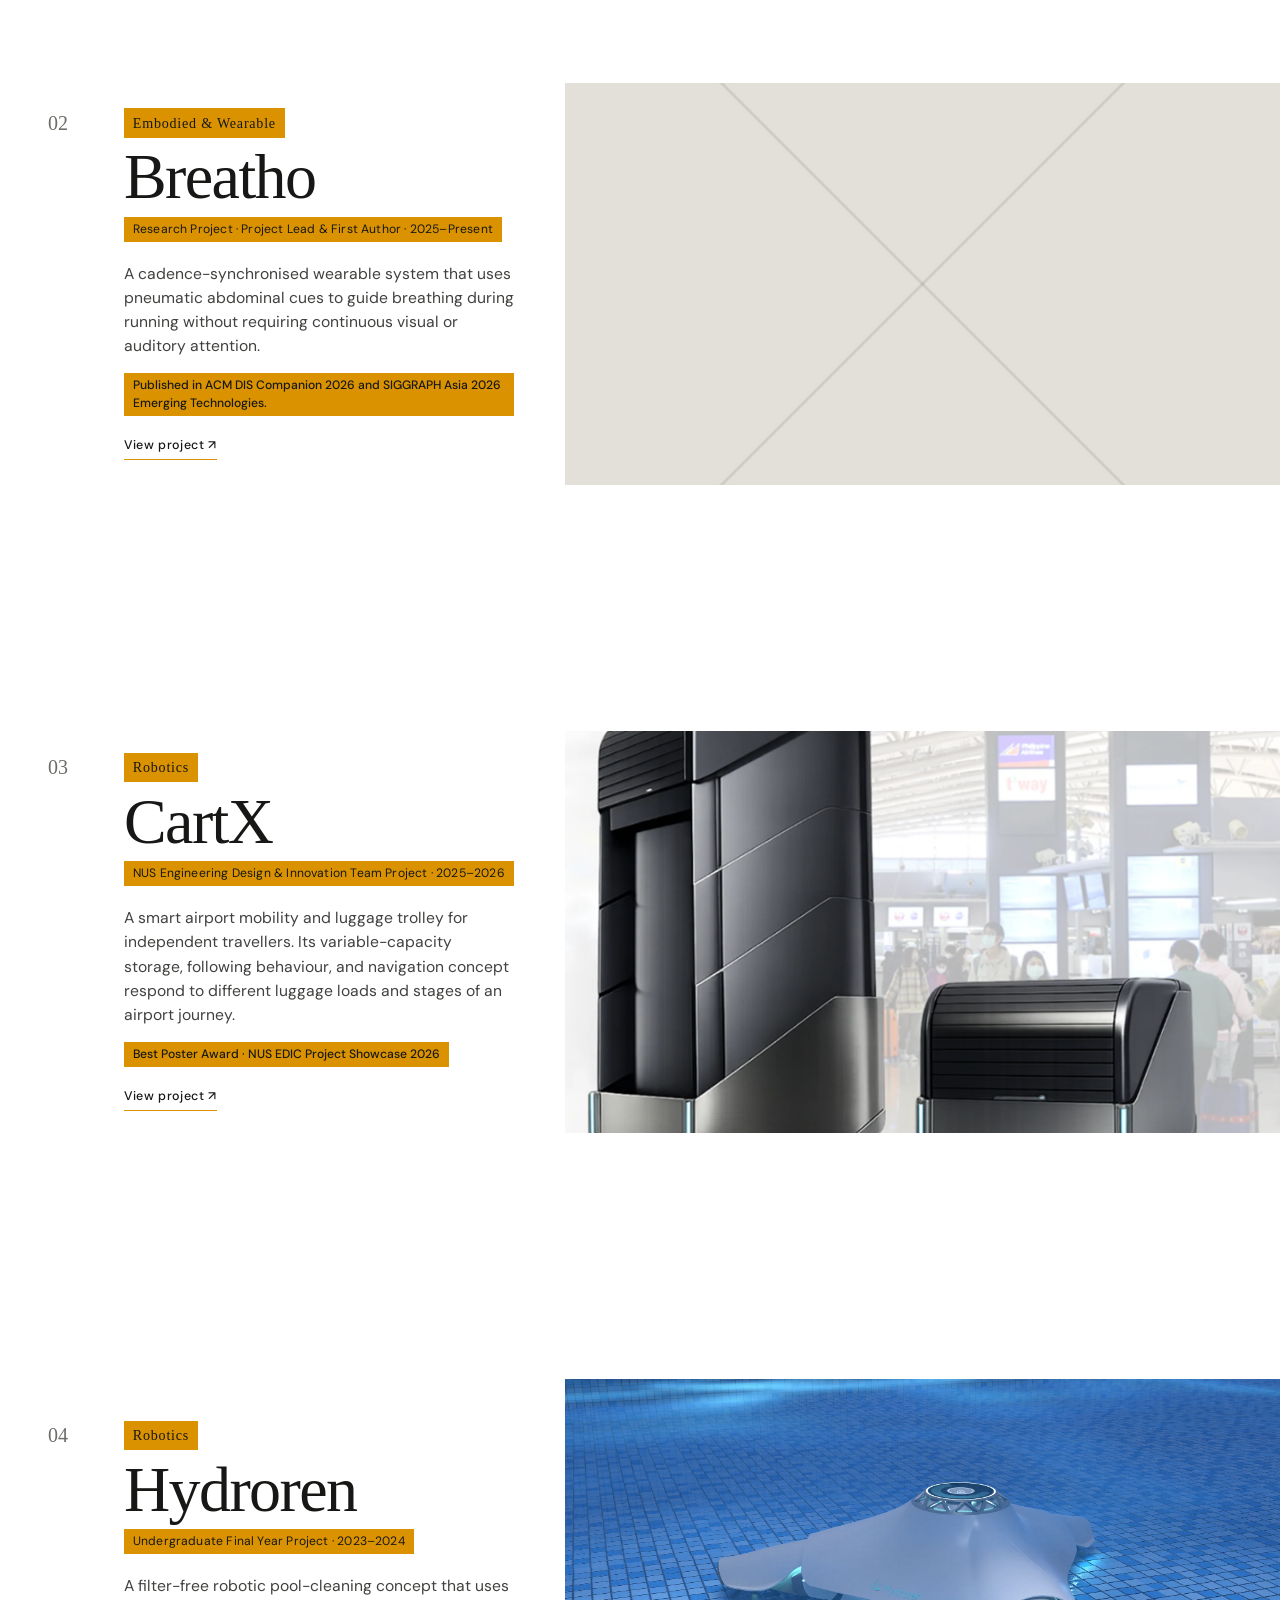
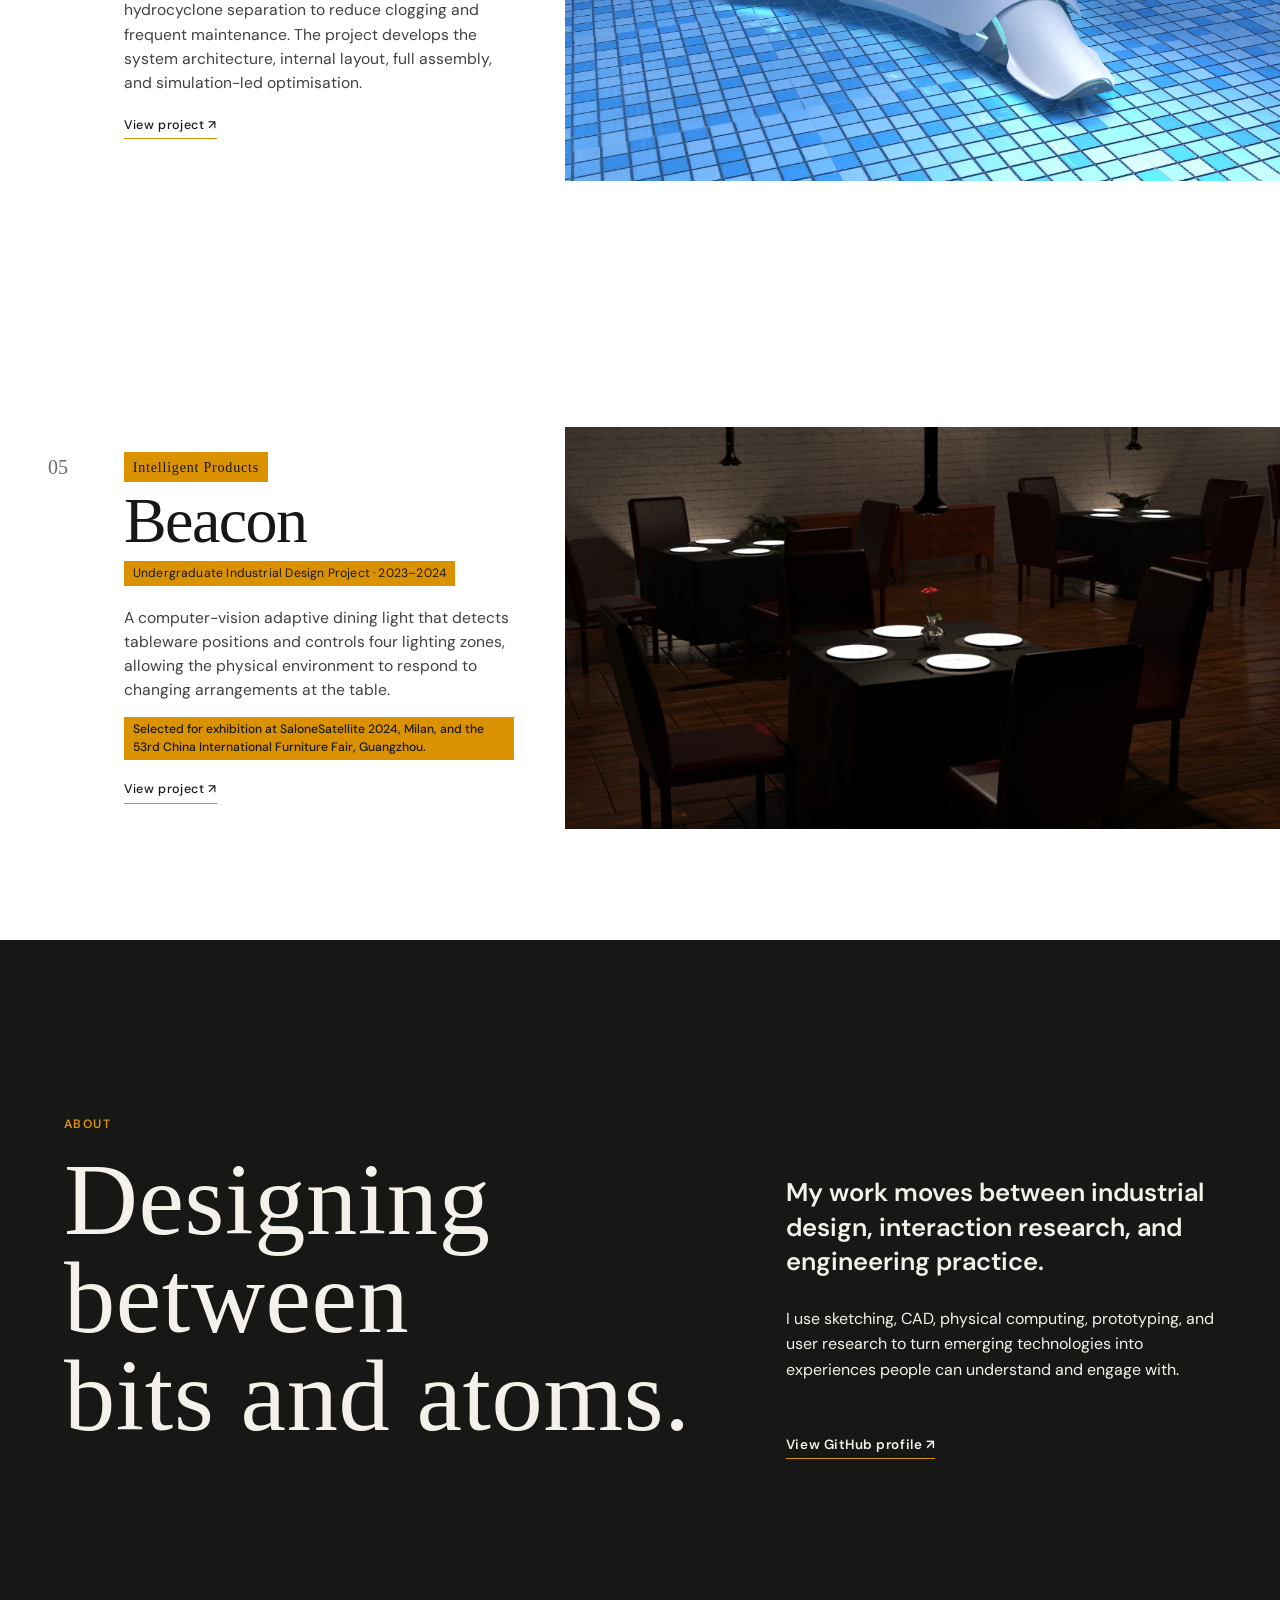
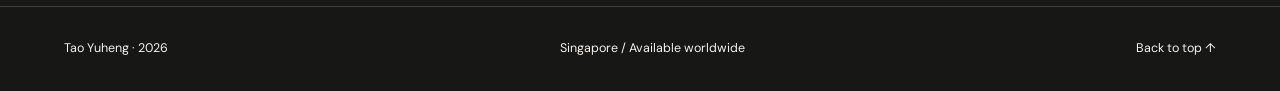
==== commit fd0b3f9d: "Refine portfolio and expand Breatho case study" ====
--- a/index.html
+++ b/index.html
@@ -7,8 +7,9 @@
   <title>Tao Yuheng — Design & Research</title>
   <link rel="preconnect" href="https://fonts.googleapis.com">
   <link rel="preconnect" href="https://fonts.gstatic.com" crossorigin>
-  <link href="https://fonts.googleapis.com/css2?family=DM+Sans:opsz,wght@9..40,400;9..40,500;9..40,600&family=Libre+Caslon+Display&display=swap" rel="stylesheet">
-  <link rel="stylesheet" href="styles.css?v=14">
+  <link href="https://fonts.googleapis.com/css2?family=DM+Sans:opsz,wght@9..40,400;9..40,500;9..40,600&display=swap" rel="stylesheet">
+  <script>try{if(!sessionStorage.getItem("portfolioIntroSeen")){document.documentElement.classList.add("first-visit");sessionStorage.setItem("portfolioIntroSeen","1")}}catch(e){}</script>
+  <link rel="stylesheet" href="styles.css?v=15">
 </head>
 <body>
   <header class="site-header">
--- a/styles.css
+++ b/styles.css
@@ -44,3 +44,22 @@
 .project h2{font-family:var(--sans);font-weight:600;letter-spacing:.032em}
 #capacitive h2{font-size:clamp(2.8rem,4.35vw,5.6rem);letter-spacing:.018em}
 @media(prefers-reduced-motion:reduce){html{scroll-behavior:auto}*{transition:none!important}}
+
+/* Local refinement: two-font system, clearer metadata, tighter project rhythm. */
+:root{--serif:"Times New Roman",Times,serif}
+h1,h2,.category-title{font-family:var(--serif);font-weight:400}
+.hero h1{font-family:var(--serif);font-weight:400;letter-spacing:-.045em}
+.category-title{font-family:var(--serif);font-size:clamp(1.55rem,2.15vw,2.2rem);font-weight:400;letter-spacing:-.01em;line-height:1.05}
+.project{min-height:72vh;padding-top:2.5rem;padding-bottom:1rem}
+.project .project-category{justify-self:start;margin-bottom:.65rem;padding:.22rem .55rem;background:var(--accent);color:var(--ink);font-family:var(--serif);font-size:.88rem;font-weight:400;letter-spacing:.055em;text-transform:none}
+.project h2{font-family:var(--serif);font-size:clamp(3.5rem,5vw,6.25rem);font-weight:400;line-height:.9;letter-spacing:-.025em}
+#capacitive h2{font-size:clamp(3rem,4.45vw,5.75rem);letter-spacing:-.03em}
+.project .project-status{justify-self:start;margin-bottom:1.25rem;padding:.24rem .55rem;background:var(--accent);color:var(--ink);font-size:clamp(.76rem,.8vw,.88rem);line-height:1.4;letter-spacing:.015em}
+.project .project-recognition{justify-self:start;margin-top:.9rem;padding:.24rem .55rem;background:var(--accent);color:var(--ink);font-size:clamp(.76rem,.8vw,.88rem);font-weight:500;line-height:1.45}
+.project .visual-grid .placeholder:first-child{border:0}
+.project .visual-grid .placeholder:first-child::after{display:none}
+.project .visual-grid .placeholder:first-child span{display:none}
+.intro-char{display:inline-block;opacity:0;transform:translateY(.16em);animation:intro-name-reveal .72s cubic-bezier(.22,.72,.25,1) forwards;animation-delay:calc(.18s + var(--char-index)*.065s)}
+.intro-space{display:inline-block;width:.23em}
+@keyframes intro-name-reveal{to{opacity:1;transform:translateY(0)}}
+@media(max-width:900px){.project{min-height:auto;padding-top:4.5rem;padding-bottom:2rem}}
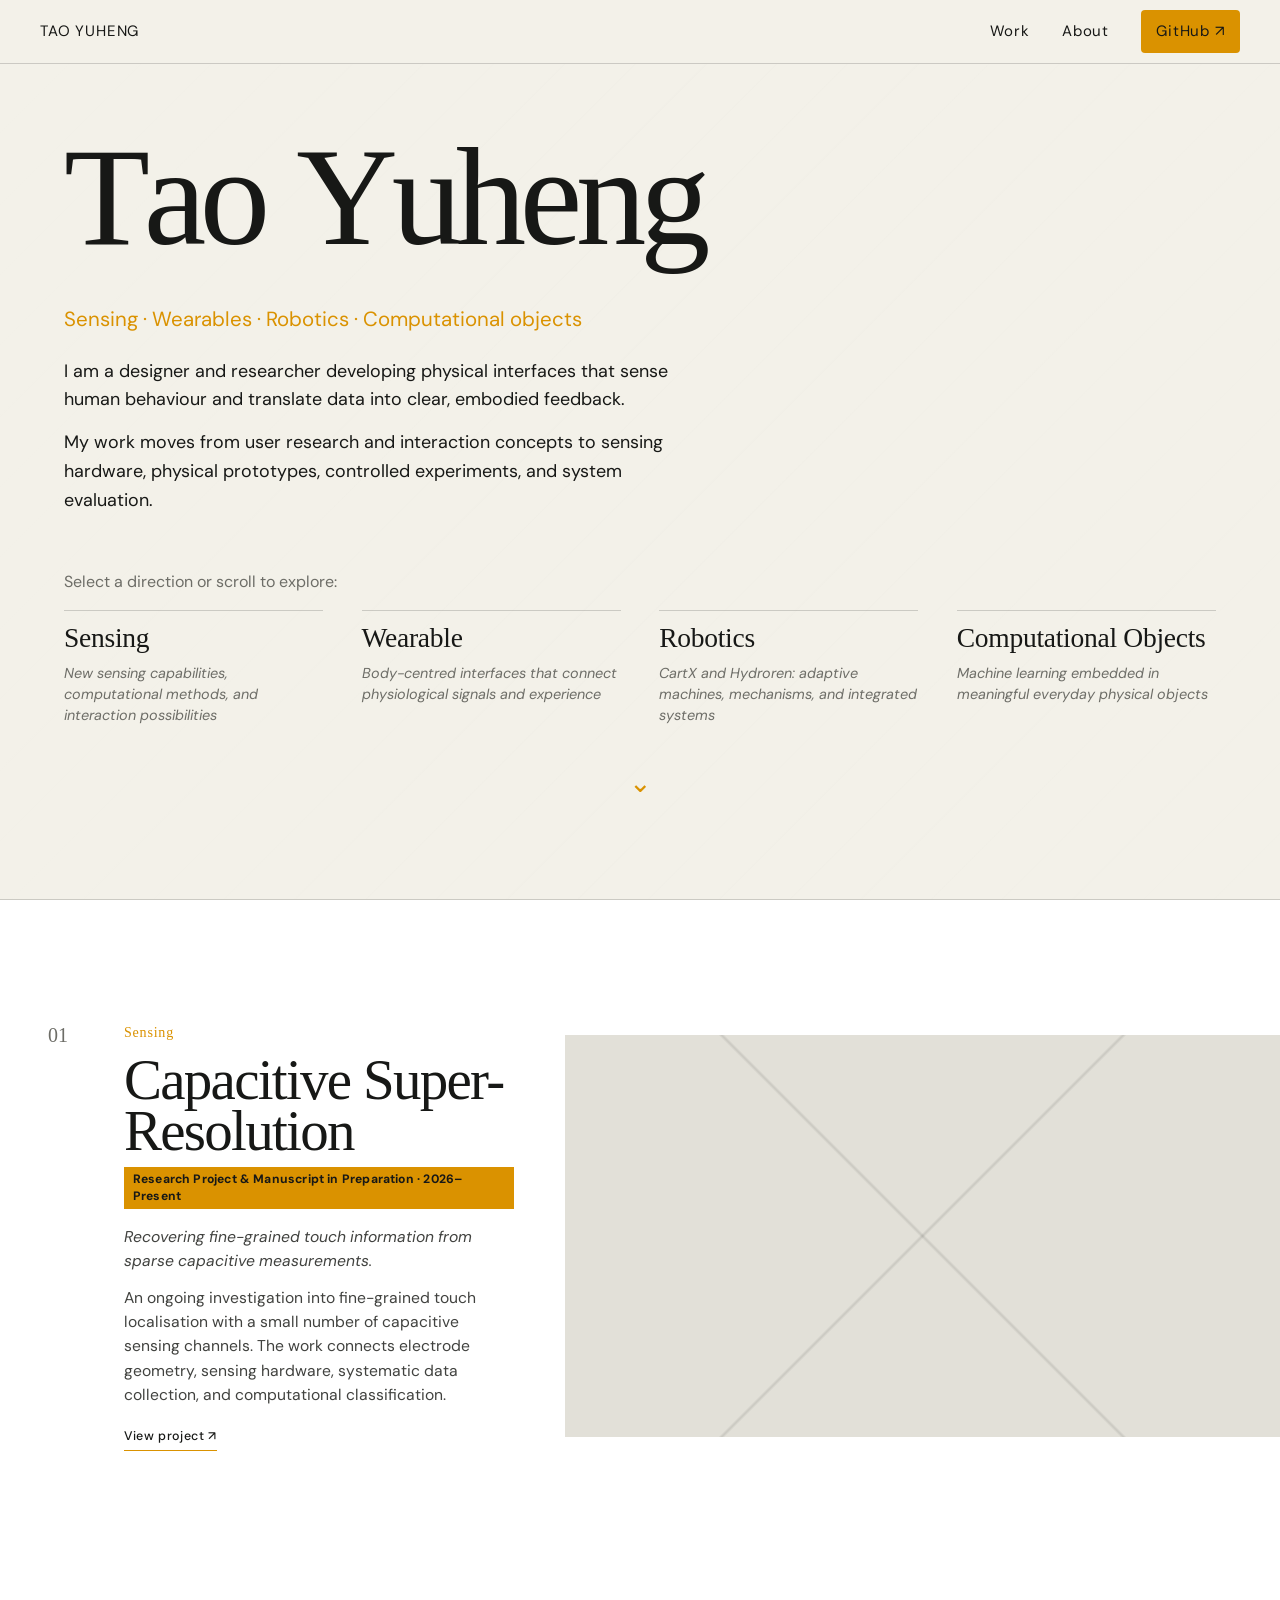
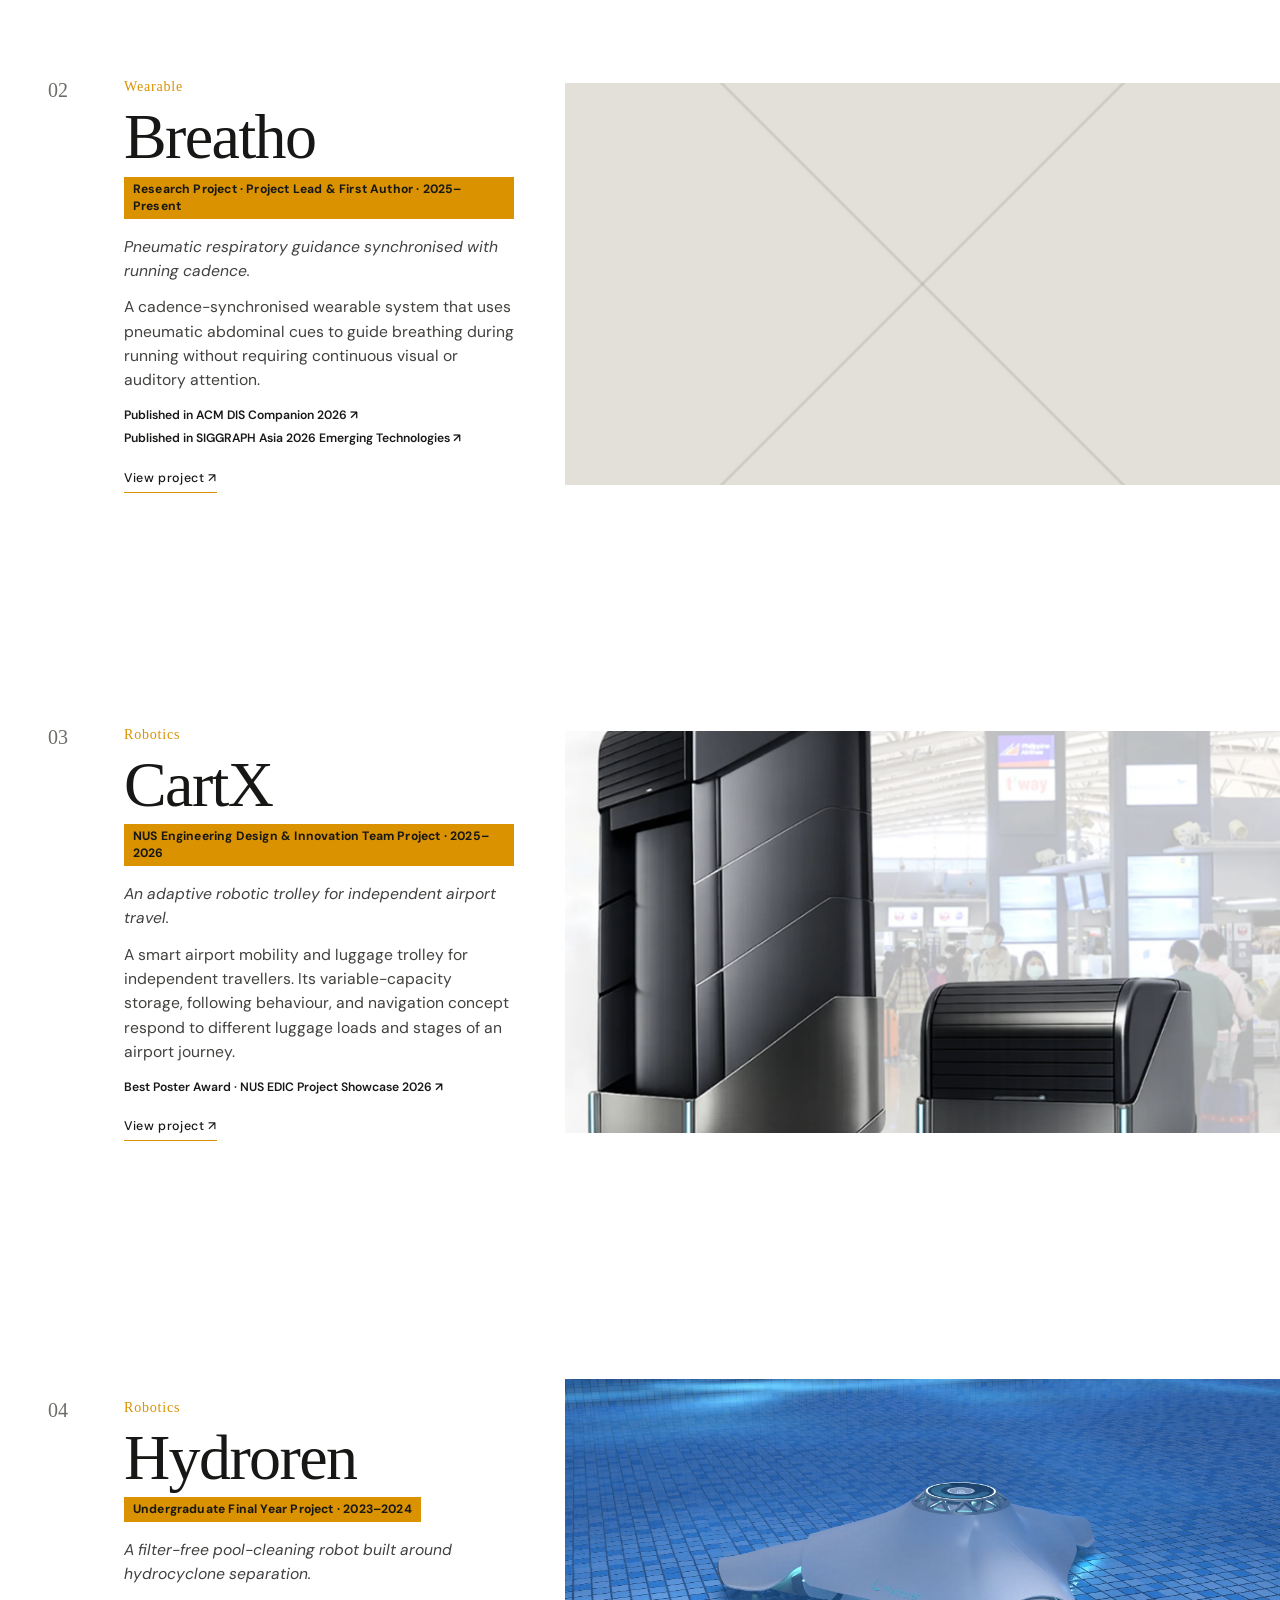
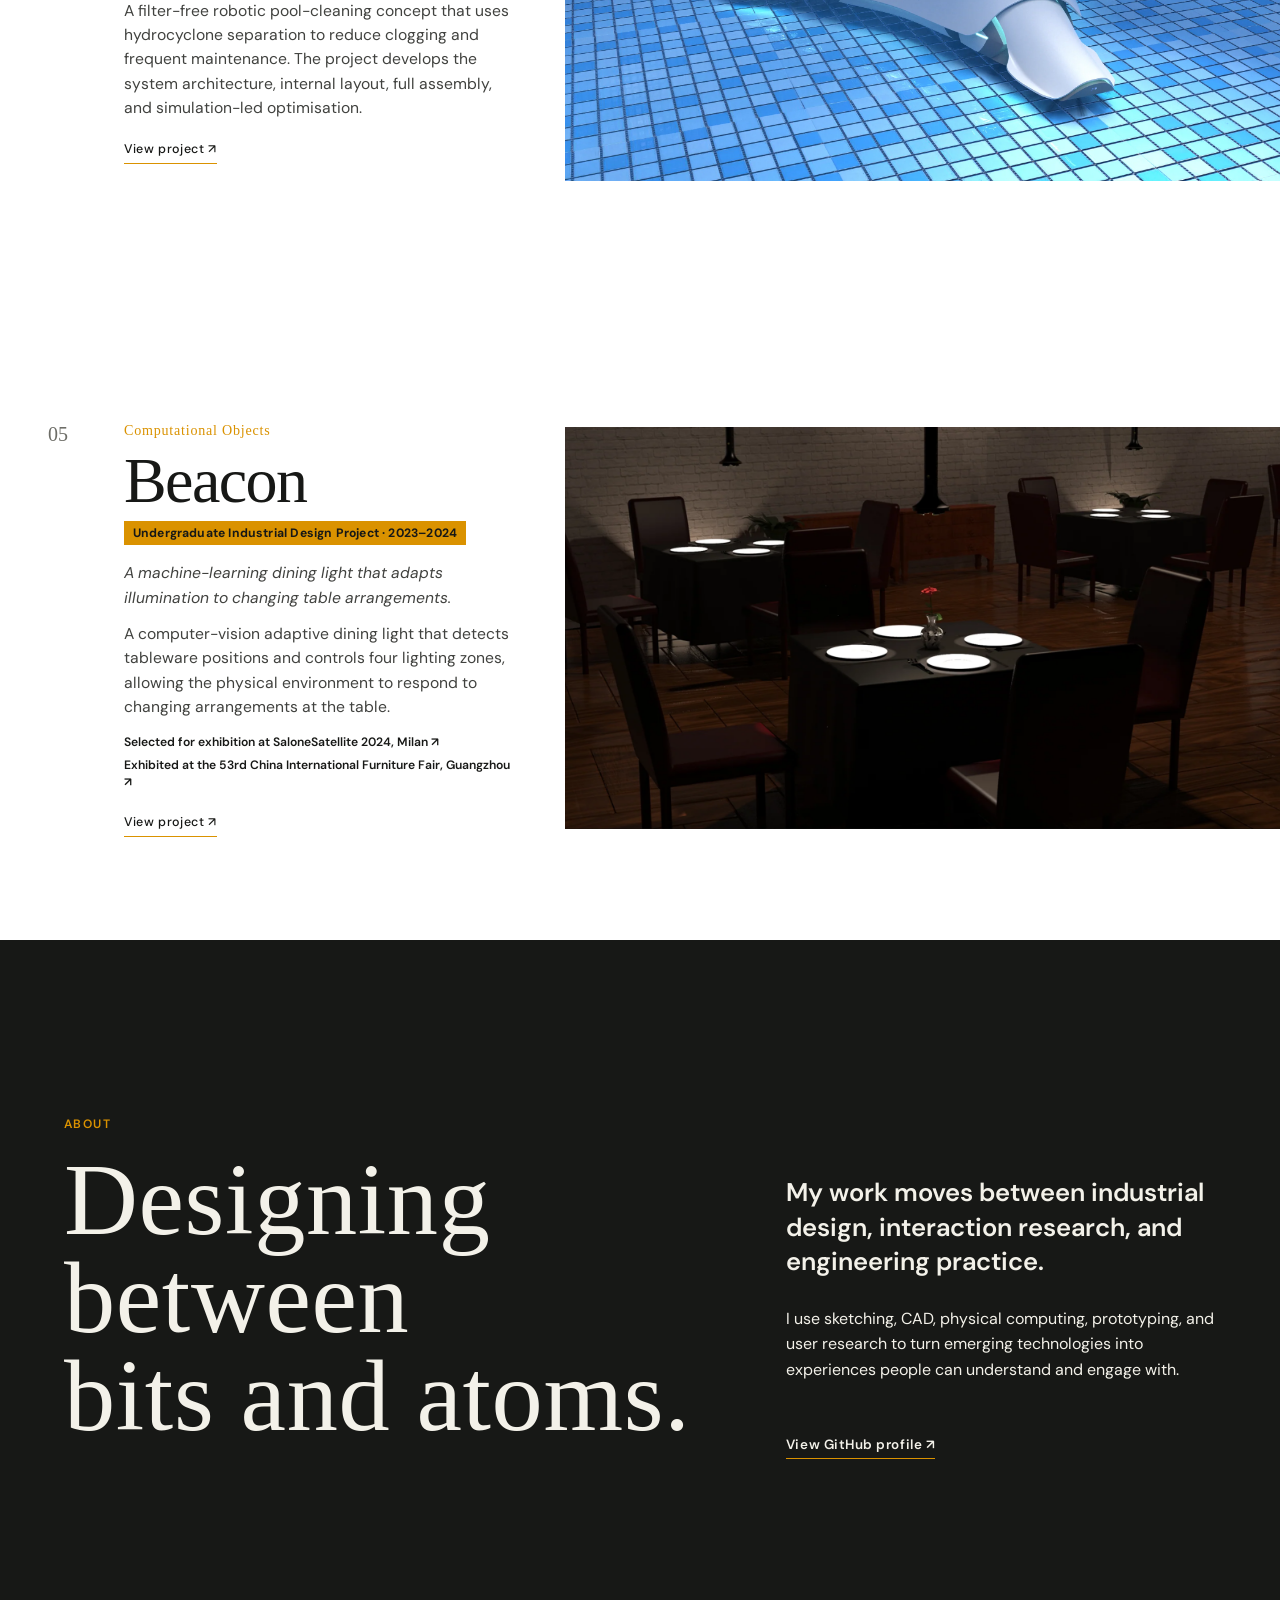
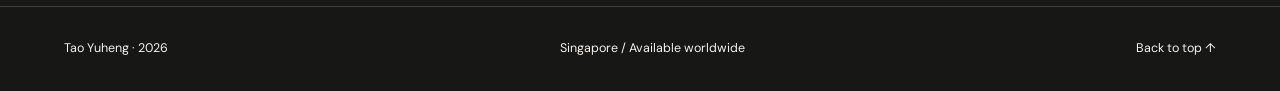
==== commit affd9b73: "Restructure Breatho narrative and refine portfolio index" ====
--- a/index.html
+++ b/index.html
@@ -25,17 +25,17 @@
     <section class="hero section" id="intro" data-section="0">
       <div class="hero-wash" aria-hidden="true"></div>
       <h1>Tao Yuheng</h1>
-      <p class="discipline">Wearable sensing · Physical human–computer interaction · Industrial design</p>
+      <p class="discipline">Sensing · Wearables · Robotics · Computational objects</p>
       <div class="hero-copy">
         <p>I am a designer and researcher developing physical interfaces that sense human behaviour and translate data into clear, embodied feedback.</p>
         <p>My work moves from user research and interaction concepts to sensing hardware, physical prototypes, controlled experiments, and system evaluation.</p>
       </div>
       <p class="explore-label">Select a direction or scroll to explore:</p>
       <div class="category-grid" id="work">
-        <a href="#capacitive"><span class="category-title">Sensing Research</span><span>New sensing capabilities, computational methods, and interaction possibilities</span></a>
-        <a href="#breatho"><span class="category-title">Embodied & Wearable</span><span>Body-centred interfaces that connect physiological signals and experience</span></a>
+        <a href="#capacitive"><span class="category-title">Sensing</span><span>New sensing capabilities, computational methods, and interaction possibilities</span></a>
+        <a href="#breatho"><span class="category-title">Wearable</span><span>Body-centred interfaces that connect physiological signals and experience</span></a>
         <a href="#cartx"><span class="category-title">Robotics</span><span>CartX and Hydroren: adaptive machines, mechanisms, and integrated systems</span></a>
-        <a href="#beacon"><span class="category-title">Intelligent Products</span><span>Machine learning embedded in meaningful everyday physical objects</span></a>
+        <a href="#beacon"><span class="category-title">Computational Objects</span><span>Machine learning embedded in meaningful everyday physical objects</span></a>
       </div>
       <a class="scroll-cue" href="#capacitive" aria-label="Scroll to selected work">⌄</a>
     </section>
@@ -46,10 +46,11 @@
         <div class="placeholder placeholder--portrait"><span>DETAIL / PROCESS</span></div>
       </div>
       <div class="project-copy">
-        <p class="project-number">05</p><p class="project-category">Intelligent Products</p><h2>Beacon</h2>
+        <p class="project-number">05</p><p class="project-category">Computational Objects</p><h2>Beacon</h2>
         <p class="project-status">Undergraduate Industrial Design Project · 2023–2024</p>
+        <p class="project-summary">A machine-learning dining light that adapts illumination to changing table arrangements.</p>
         <p class="lead">A computer-vision adaptive dining light that detects tableware positions and controls four lighting zones, allowing the physical environment to respond to changing arrangements at the table.</p>
-        <p class="project-recognition">Selected for exhibition at SaloneSatellite 2024, Milan, and the 53rd China International Furniture Fair, Guangzhou.</p>
+        <p class="project-recognition"><a href="https://www.salonemilano.it/en/eventi/salonesatellite-public-programme-2024" target="_blank" rel="noreferrer">Selected for exhibition at SaloneSatellite 2024, Milan ↗</a><a href="https://www.ciff-gz.com/news/674" target="_blank" rel="noreferrer">Exhibited at the 53rd China International Furniture Fair, Guangzhou ↗</a></p>
         <div class="project-columns"><p>The project brings together design intent and production thinking, moving from exploratory form studies toward a resolved physical outcome.</p><p><strong>Focus:</strong> form development, model making, surface and detail, presentation design.</p></div>
         <a class="project-link" href="beacon.html">View project ↗</a>
       </div>
@@ -63,6 +64,7 @@
       <div class="project-copy">
         <p class="project-number">04</p><p class="project-category">Robotics</p><h2>Hydroren</h2>
         <p class="project-status">Undergraduate Final Year Project · 2023–2024</p>
+        <p class="project-summary">A filter-free pool-cleaning robot built around hydrocyclone separation.</p>
         <p class="lead">A filter-free robotic pool-cleaning concept that uses hydrocyclone separation to reduce clogging and frequent maintenance. The project develops the system architecture, internal layout, full assembly, and simulation-led optimisation.</p>
         <div class="project-columns"><p>Hydroren treats maintenance as a complete experience rather than a standalone machine, considering movement, storage, control, and the pool environment together.</p><p><strong>Focus:</strong> user research, system architecture, CAD, prototyping, rendering, interface design.</p></div>
         <a class="project-link" href="hydroren.html">View project ↗</a>
@@ -77,8 +79,9 @@
       <div class="project-copy">
         <p class="project-number">03</p><p class="project-category">Robotics</p><h2>CartX</h2>
         <p class="project-status">NUS Engineering Design & Innovation Team Project · 2025–2026</p>
+        <p class="project-summary">An adaptive robotic trolley for independent airport travel.</p>
         <p class="lead">A smart airport mobility and luggage trolley for independent travellers. Its variable-capacity storage, following behaviour, and navigation concept respond to different luggage loads and stages of an airport journey.</p>
-        <p class="project-recognition">Best Poster Award · NUS EDIC Project Showcase 2026</p>
+        <p class="project-recognition"><a href="https://cde.nus.edu.sg/edic/projects/showcase/" target="_blank" rel="noreferrer">Best Poster Award · NUS EDIC Project Showcase 2026 ↗</a></p>
         <div class="project-columns"><p>The design was developed through research, full-system CAD, repeated component iteration, physical fabrication, and scenario-based evaluation.</p><p><strong>Focus:</strong> ergonomics, mechanisms, modularity, CAD assemblies, fabrication, testing.</p></div>
         <a class="project-link" href="cartx.html">View project ↗</a>
       </div>
@@ -90,10 +93,11 @@
         <div class="placeholder"><span>DEVICE DETAIL</span></div><div class="placeholder"><span>STUDY / EXPERIENCE</span></div>
       </div>
       <div class="project-copy">
-        <p class="project-number">02</p><p class="project-category">Embodied & Wearable</p><h2>Breatho</h2>
+        <p class="project-number">02</p><p class="project-category">Wearable</p><h2>Breatho</h2>
         <p class="project-status">Research Project · Project Lead & First Author · 2025–Present</p>
+        <p class="project-summary">Pneumatic respiratory guidance synchronised with running cadence.</p>
         <p class="lead">A cadence-synchronised wearable system that uses pneumatic abdominal cues to guide breathing during running without requiring continuous visual or auditory attention.</p>
-        <p class="project-recognition">Published in ACM DIS Companion 2026 and SIGGRAPH Asia 2026 Emerging Technologies.</p>
+        <p class="project-recognition"><a href="https://dis.acm.org/2026/" target="_blank" rel="noreferrer">Published in ACM DIS Companion 2026 ↗</a><a href="https://asia.siggraph.org/2026/submissions/emerging-technologies/" target="_blank" rel="noreferrer">Published in SIGGRAPH Asia 2026 Emerging Technologies ↗</a></p>
         <div class="project-columns"><p>Breatho explores how subtle physiological signals can become perceptible through designed feedback, supporting reflection, connection, and new forms of interaction.</p><p><strong>Focus:</strong> research framing, sensing, prototyping, interaction design, study design.</p></div>
         <a class="project-link" href="breatho.html">View project ↗</a>
       </div>
@@ -105,8 +109,9 @@
         <div class="placeholder placeholder--portrait"><span>EXPERIMENT / DATA</span></div>
       </div>
       <div class="project-copy">
-        <p class="project-number">01</p><p class="project-category">Sensing Research</p><h2>Capacitive Super-Resolution</h2>
+        <p class="project-number">01</p><p class="project-category">Sensing</p><h2>Capacitive Super-Resolution</h2>
         <p class="project-status">Research Project & Manuscript in Preparation · 2026–Present</p>
+        <p class="project-summary">Recovering fine-grained touch information from sparse capacitive measurements.</p>
         <p class="lead">An ongoing investigation into fine-grained touch localisation with a small number of capacitive sensing channels. The work connects electrode geometry, sensing hardware, systematic data collection, and computational classification.</p>
         <div class="project-columns"><p>The work examines the relationship between sensing hardware, data representation, and computational inference to expand the design space of touch interaction.</p><p><strong>Focus:</strong> experiments, data collection, modelling, evaluation, interaction applications.</p></div>
         <a class="project-link" href="capacitive.html">View project ↗</a>
--- a/styles.css
+++ b/styles.css
@@ -4,7 +4,7 @@
 .wordmark,nav a{font-size:.94rem;font-weight:400;letter-spacing:.055em}nav{display:flex;align-items:center;gap:2rem}.button-link{padding:.62rem .95rem;border-radius:4px;background:var(--accent)}
 .section{min-height:100vh;padding:7rem 5vw 5rem;border-bottom:1px solid var(--line)}.hero{position:relative;overflow:hidden;display:flex;flex-direction:column;justify-content:center}.hero-wash{position:absolute;inset:64px 0 0;z-index:-1;background:linear-gradient(90deg,rgba(243,241,233,.96),rgba(243,241,233,.79) 48%,rgba(243,241,233,.9)),repeating-linear-gradient(135deg,transparent 0 48px,rgba(23,24,22,.035) 49px 50px)}
 .eyebrow{margin:0 0 1rem;color:var(--accent);font-size:.76rem;font-weight:600;letter-spacing:.12em}h1,h2{font-family:var(--serif);font-weight:400;line-height:.96}h1{margin:.2rem 0 1rem;font-size:clamp(5rem,11vw,10.5rem);letter-spacing:-.055em}h2{margin:.35rem 0 1rem;font-size:clamp(4rem,8vw,8rem);letter-spacing:-.045em}
-.discipline{margin:0 0 1.3rem;color:var(--accent);font-size:clamp(1rem,1.6vw,1.35rem)}.hero-copy{max-width:620px;font-size:clamp(1rem,1.4vw,1.2rem)}.hero-copy p{margin:0 0 .9rem}.explore-label{margin:2.5rem 0 1rem;color:var(--muted)}
+.discipline{margin:1.4rem 0 1.3rem;color:var(--accent);font-size:clamp(1rem,1.6vw,1.35rem)}.hero-copy{max-width:620px;font-size:clamp(1rem,1.4vw,1.2rem)}.hero-copy p{margin:0 0 .9rem}.explore-label{margin:2.5rem 0 1rem;color:var(--muted)}
 .category-grid{display:grid;grid-template-columns:repeat(4,1fr);gap:2.4rem}.category-grid a{padding-top:.8rem;border-top:1px solid var(--line);transition:transform .25s,border-color .25s}.category-grid a:hover{transform:translateY(-5px);border-color:var(--accent)}.category-title{display:block;margin-bottom:.65rem;font-family:var(--serif);font-size:clamp(1.4rem,2vw,2rem);line-height:1.1}.category-grid a>span:last-child{display:block;color:var(--muted);font-size:.9rem;font-style:italic;line-height:1.45}.scroll-cue{align-self:center;margin-top:2.2rem;color:var(--accent);font-size:1.7rem}
 .project{display:grid;grid-template-columns:minmax(0,1.1fr) minmax(340px,.9fr);gap:clamp(3rem,7vw,8rem);align-items:center}.visual-grid{display:grid;gap:1rem;min-height:62vh}.visual-grid--two{grid-template-columns:1.35fr .65fr}.visual-grid--reverse{grid-template-columns:.65fr 1.35fr}.visual-grid--feature{grid-template-columns:1fr 1fr;grid-template-rows:1.65fr .75fr}
 .placeholder{position:relative;min-height:220px;overflow:hidden;border:1px solid rgba(23,24,22,.28);background:linear-gradient(135deg,transparent 49.7%,rgba(23,24,22,.12) 50%,transparent 50.3%),linear-gradient(45deg,transparent 49.7%,rgba(23,24,22,.12) 50%,transparent 50.3%),#d9d6cb}.placeholder::after{content:"";position:absolute;inset:10px;border:1px solid rgba(23,24,22,.11)}.placeholder span{position:absolute;left:1rem;bottom:.8rem;z-index:1;font-size:.66rem;font-weight:600;letter-spacing:.1em}.placeholder--hero{grid-column:1/-1}
@@ -14,12 +14,13 @@
 /* Compact project index: editorial list with consistent 16:9 imagery. */
 .project{min-height:100vh;padding:4.5rem 0 2rem 3.75vw;grid-template-columns:minmax(430px,42%) minmax(0,58%);gap:0;overflow:hidden;border-bottom:0;background:#fff!important;color:var(--ink)!important;align-items:center}
 .project .project-copy{grid-column:1;grid-row:1;display:grid;grid-template-columns:3.4rem minmax(0,1fr);column-gap:1.35rem;min-width:0;max-width:760px;padding-right:clamp(2rem,4vw,5rem)}
-.project .project-number{grid-column:1;grid-row:1/7;margin:.28rem 0 0;color:var(--muted);font-family:var(--serif);font-size:clamp(1.25rem,1.4vw,1.7rem);line-height:1;letter-spacing:0}
+.project .project-number{grid-column:1;grid-row:1/8;margin:.28rem 0 0;color:var(--muted);font-family:var(--serif);font-size:clamp(1.25rem,1.4vw,1.7rem);line-height:1;letter-spacing:0}
 .project .project-category{grid-column:2;margin:0 0 .55rem;color:var(--accent);font-size:.76rem;font-weight:500;letter-spacing:.12em;text-transform:uppercase}
 .project h2{grid-column:2;margin:0 0 .7rem;font-size:clamp(3.25rem,4.7vw,6rem);line-height:.94;letter-spacing:.018em;overflow-wrap:anywhere}
-.project .project-status{grid-column:2;margin:0 0 1.45rem;color:var(--muted);font-size:clamp(.8rem,.86vw,.95rem);line-height:1.45;letter-spacing:.025em}
+.project .project-status{grid-column:2;margin:0 0 1rem;color:var(--muted);font-size:clamp(.8rem,.86vw,.95rem);line-height:1.45;letter-spacing:.025em}
+.project .project-summary{grid-column:2;margin:0 0 .75rem;max-width:660px;color:#41423f;font-size:clamp(.98rem,1.08vw,1.2rem);font-style:italic;line-height:1.55}
 .project .lead{grid-column:2;margin:0;max-width:660px;color:#41423f;font-family:var(--sans);font-size:clamp(.98rem,1.08vw,1.2rem);font-weight:400;line-height:1.55;letter-spacing:0}
-.project .project-recognition{grid-column:2;margin:1rem 0 0;max-width:660px;color:var(--ink);font-size:clamp(.78rem,.84vw,.92rem);font-weight:500;line-height:1.5}
+.project .project-recognition{grid-column:2;display:flex;flex-direction:column;align-items:flex-start;gap:.28rem;margin:1rem 0 0;max-width:660px;color:var(--ink);font-size:clamp(.78rem,.84vw,.92rem);font-weight:600;line-height:1.5}.project .project-recognition a{border-bottom:1px solid transparent;transition:color .2s,border-color .2s}.project .project-recognition a:hover{color:var(--accent);border-color:var(--accent)}
 .project .project-meta,.project .project-columns,.project .project-link{display:none}
 .project .project-link,#capacitive .project-link,#breatho .project-link,#hydroren .project-link,#cartx .project-link,#beacon .project-link{display:inline-block;grid-column:2;justify-self:start;margin-top:1.25rem;padding-bottom:.18rem;border-bottom:1px solid var(--accent);font-size:.78rem;font-weight:500;letter-spacing:.05em}
 .project .visual-grid{grid-column:2;grid-row:1;display:block;justify-self:stretch;width:100%;height:auto;min-width:0;min-height:0;aspect-ratio:16/9;transform:none}
@@ -51,11 +52,11 @@
 .hero h1{font-family:var(--serif);font-weight:400;letter-spacing:-.045em}
 .category-title{font-family:var(--serif);font-size:clamp(1.55rem,2.15vw,2.2rem);font-weight:400;letter-spacing:-.01em;line-height:1.05}
 .project{min-height:72vh;padding-top:2.5rem;padding-bottom:1rem}
-.project .project-category{justify-self:start;margin-bottom:.65rem;padding:.22rem .55rem;background:var(--accent);color:var(--ink);font-family:var(--serif);font-size:.88rem;font-weight:400;letter-spacing:.055em;text-transform:none}
+.project .project-category{justify-self:start;margin-bottom:.65rem;padding:0;background:transparent;color:var(--accent);font-family:var(--serif);font-size:.88rem;font-weight:400;letter-spacing:.055em;text-transform:none}
 .project h2{font-family:var(--serif);font-size:clamp(3.5rem,5vw,6.25rem);font-weight:400;line-height:.9;letter-spacing:-.025em}
 #capacitive h2{font-size:clamp(3rem,4.45vw,5.75rem);letter-spacing:-.03em}
-.project .project-status{justify-self:start;margin-bottom:1.25rem;padding:.24rem .55rem;background:var(--accent);color:var(--ink);font-size:clamp(.76rem,.8vw,.88rem);line-height:1.4;letter-spacing:.015em}
-.project .project-recognition{justify-self:start;margin-top:.9rem;padding:.24rem .55rem;background:var(--accent);color:var(--ink);font-size:clamp(.76rem,.8vw,.88rem);font-weight:500;line-height:1.45}
+.project .project-status{justify-self:start;margin-bottom:1rem;padding:.24rem .55rem;background:var(--accent);color:var(--ink);font-size:clamp(.76rem,.8vw,.88rem);font-weight:700;line-height:1.4;letter-spacing:.015em}
+.project .project-recognition{justify-self:start;margin-top:.9rem;padding:0;background:transparent;color:var(--ink);font-size:clamp(.76rem,.8vw,.88rem);font-weight:600;line-height:1.45}
 .project .visual-grid .placeholder:first-child{border:0}
 .project .visual-grid .placeholder:first-child::after{display:none}
 .project .visual-grid .placeholder:first-child span{display:none}
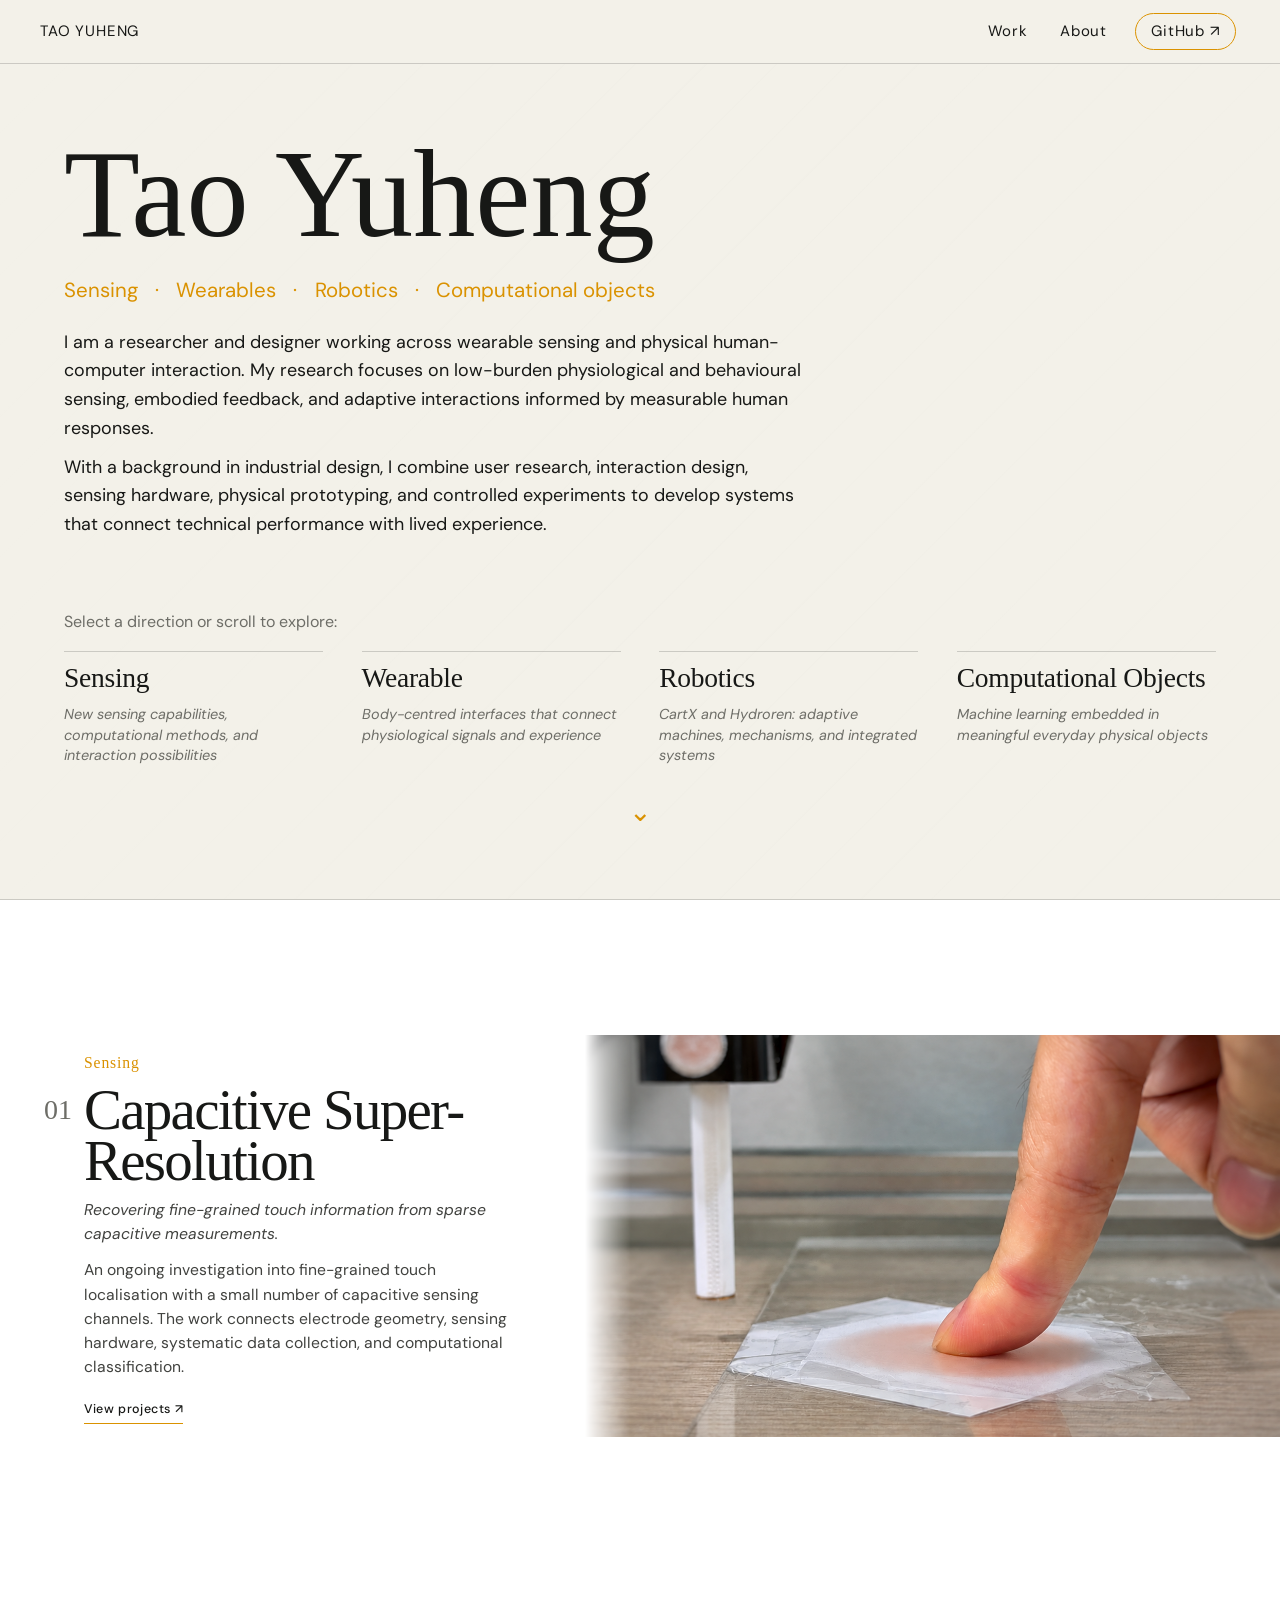
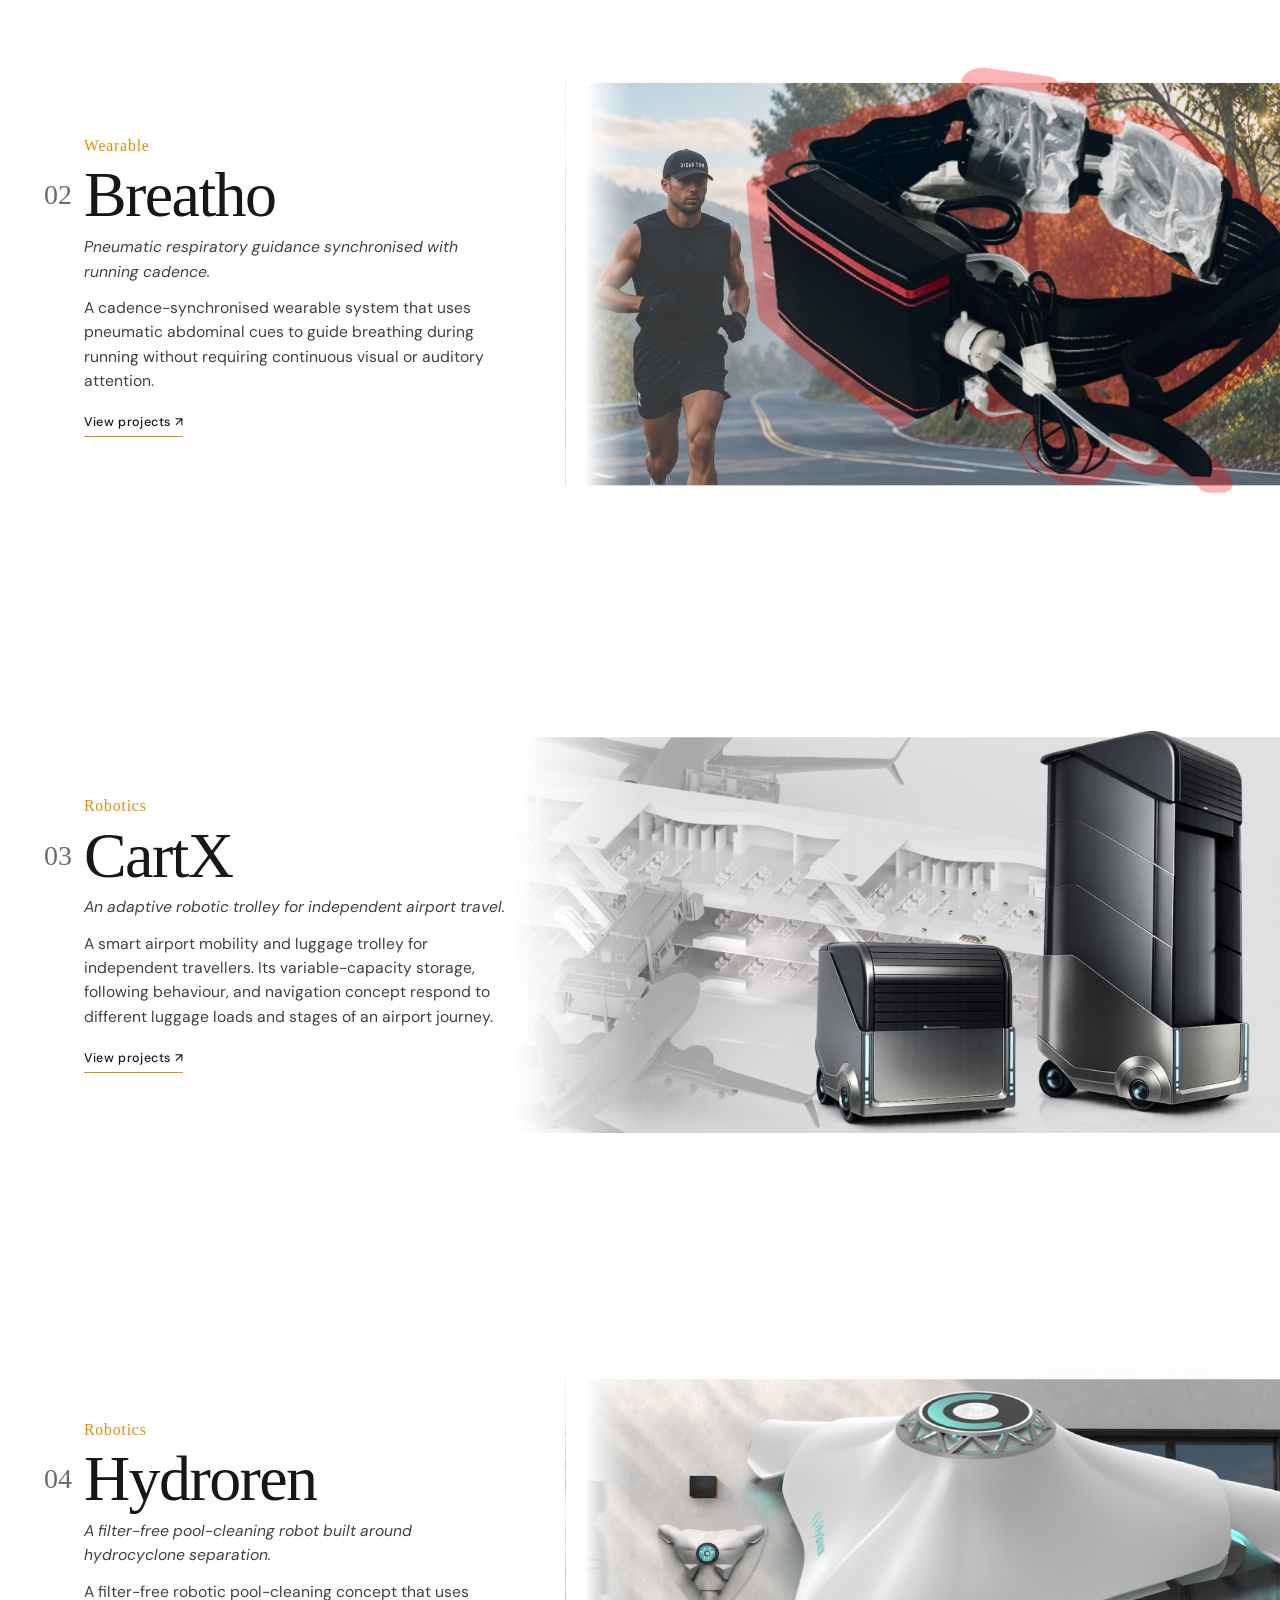
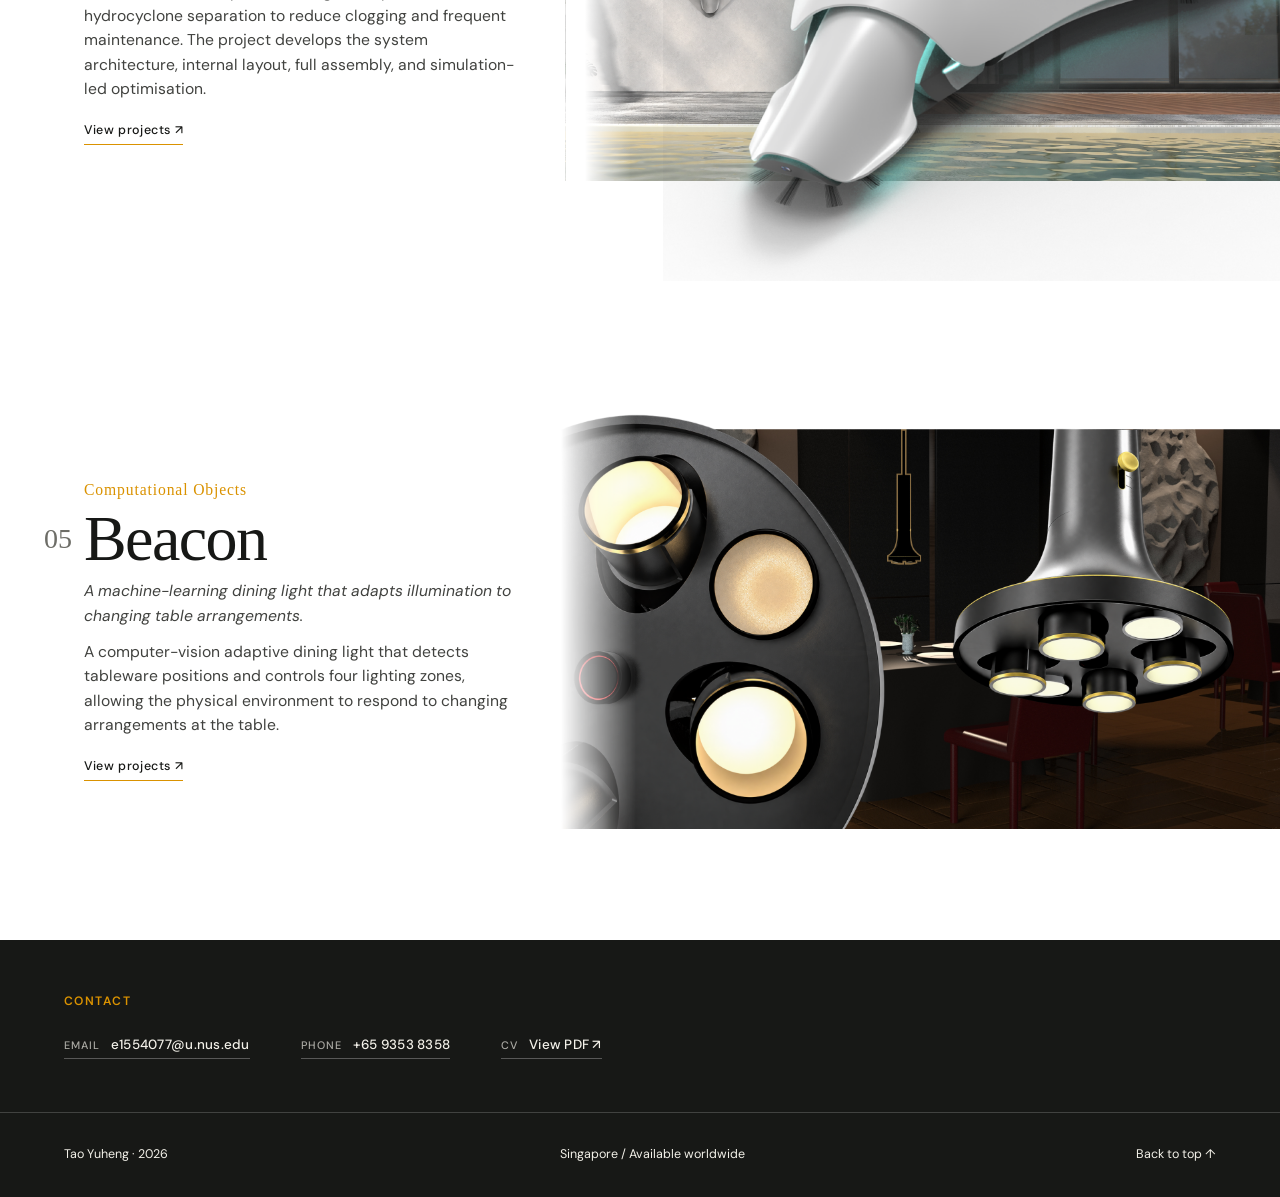
==== commit 399e3e06: "Update portfolio projects and research profile" ====
--- a/index.html
+++ b/index.html
@@ -1,133 +1,130 @@
-<!doctype html>
-<html lang="en">
-<head>
-  <meta charset="utf-8">
-  <meta name="viewport" content="width=device-width, initial-scale=1">
+<!doctype html>
+<html lang="en">
+<head>
+  <meta charset="utf-8">
+  <meta name="viewport" content="width=device-width, initial-scale=1">
   <meta name="description" content="Tao Yuheng — designer and researcher working across wearable sensing, physical human-computer interaction, robotics, and intelligent products.">
   <title>Tao Yuheng — Design & Research</title>
-  <link rel="preconnect" href="https://fonts.googleapis.com">
-  <link rel="preconnect" href="https://fonts.gstatic.com" crossorigin>
+  <link rel="preconnect" href="https://fonts.googleapis.com">
+  <link rel="preconnect" href="https://fonts.gstatic.com" crossorigin>
   <link href="https://fonts.googleapis.com/css2?family=DM+Sans:opsz,wght@9..40,400;9..40,500;9..40,600&display=swap" rel="stylesheet">
-  <script>try{if(!sessionStorage.getItem("portfolioIntroSeen")){document.documentElement.classList.add("first-visit");sessionStorage.setItem("portfolioIntroSeen","1")}}catch(e){}</script>
-  <link rel="stylesheet" href="styles.css?v=15">
-</head>
-<body>
-  <header class="site-header">
+  <link rel="stylesheet" href="styles.css?v=45">
+</head>
+<body>
+  <header class="site-header">
     <a class="wordmark" href="#intro">TAO YUHENG</a>
-    <nav aria-label="Primary navigation">
-      <a href="#work">Work</a>
-      <a href="#about">About</a>
-      <a class="button-link" href="https://github.com/tyh20020124-create">GitHub ↗</a>
-    </nav>
-  </header>
-
-  <main>
-    <section class="hero section" id="intro" data-section="0">
-      <div class="hero-wash" aria-hidden="true"></div>
-      <h1>Tao Yuheng</h1>
-      <p class="discipline">Sensing · Wearables · Robotics · Computational objects</p>
+    <nav aria-label="Primary navigation">
+      <a href="#work">Work</a>
+      <a href="#intro">About</a>
+      <a class="button-link" href="https://github.com/tyh20020124-create">GitHub ↗</a>
+    </nav>
+  </header>
+
+  <main>
+    <section class="hero section" id="intro" data-section="0">
+      <div class="hero-wash" aria-hidden="true"></div>
+      <div class="hero-title-block">
+        <h1>Tao Yuheng</h1>
+        <p class="discipline"><span>Sensing</span><span class="discipline-separator" aria-hidden="true">·</span><span>Wearables</span><span class="discipline-separator" aria-hidden="true">·</span><span>Robotics</span><span class="discipline-separator" aria-hidden="true">·</span><span>Computational objects</span></p>
+      </div>
       <div class="hero-copy">
-        <p>I am a designer and researcher developing physical interfaces that sense human behaviour and translate data into clear, embodied feedback.</p>
-        <p>My work moves from user research and interaction concepts to sensing hardware, physical prototypes, controlled experiments, and system evaluation.</p>
-      </div>
-      <p class="explore-label">Select a direction or scroll to explore:</p>
-      <div class="category-grid" id="work">
+        <p>I am a researcher and designer working across wearable sensing and physical human-computer interaction. My research focuses on low-burden physiological and behavioural sensing, embodied feedback, and adaptive interactions informed by measurable human responses.</p>
+        <p>With a background in industrial design, I combine user research, interaction design, sensing hardware, physical prototyping, and controlled experiments to develop systems that connect technical performance with lived experience.</p>
+      </div>
+      <p class="explore-label">Select a direction or scroll to explore:</p>
+      <div class="category-grid" id="work">
         <a href="#capacitive"><span class="category-title">Sensing</span><span>New sensing capabilities, computational methods, and interaction possibilities</span></a>
         <a href="#breatho"><span class="category-title">Wearable</span><span>Body-centred interfaces that connect physiological signals and experience</span></a>
         <a href="#cartx"><span class="category-title">Robotics</span><span>CartX and Hydroren: adaptive machines, mechanisms, and integrated systems</span></a>
         <a href="#beacon"><span class="category-title">Computational Objects</span><span>Machine learning embedded in meaningful everyday physical objects</span></a>
-      </div>
+      </div>
       <a class="scroll-cue" href="#capacitive" aria-label="Scroll to selected work">⌄</a>
-    </section>
-
+    </section>
+
     <section class="project section" id="beacon" data-section="1">
       <div class="visual-grid visual-grid--two">
-        <a class="placeholder placeholder--wide project-cover" href="beacon.html"><img src="assets/beacon/web/hero-restaurant.webp" alt="Beacon pendant lights illuminating dining plates"><span>BEACON · INTELLIGENT LIGHTING</span></a>
-        <div class="placeholder placeholder--portrait"><span>DETAIL / PROCESS</span></div>
-      </div>
-      <div class="project-copy">
+        <a class="placeholder placeholder--wide project-cover beacon-home-cover" href="beacon.html"><img src="assets/beacon/web/home-hero.png?v=3" alt="Beacon adaptive pendant light shown in a restaurant interior"><span>BEACON · INTELLIGENT LIGHTING</span></a>
+        <div class="placeholder placeholder--portrait"><span>DETAIL / PROCESS</span></div>
+      </div>
+      <div class="project-copy">
         <p class="project-number">05</p><p class="project-category">Computational Objects</p><h2>Beacon</h2>
-        <p class="project-status">Undergraduate Industrial Design Project · 2023–2024</p>
         <p class="project-summary">A machine-learning dining light that adapts illumination to changing table arrangements.</p>
         <p class="lead">A computer-vision adaptive dining light that detects tableware positions and controls four lighting zones, allowing the physical environment to respond to changing arrangements at the table.</p>
-        <p class="project-recognition"><a href="https://www.salonemilano.it/en/eventi/salonesatellite-public-programme-2024" target="_blank" rel="noreferrer">Selected for exhibition at SaloneSatellite 2024, Milan ↗</a><a href="https://www.ciff-gz.com/news/674" target="_blank" rel="noreferrer">Exhibited at the 53rd China International Furniture Fair, Guangzhou ↗</a></p>
-        <div class="project-columns"><p>The project brings together design intent and production thinking, moving from exploratory form studies toward a resolved physical outcome.</p><p><strong>Focus:</strong> form development, model making, surface and detail, presentation design.</p></div>
-        <a class="project-link" href="beacon.html">View project ↗</a>
-      </div>
-    </section>
-
+        <div class="project-columns"><p>The project brings together design intent and production thinking, moving from exploratory form studies toward a resolved physical outcome.</p><p><strong>Focus:</strong> form development, model making, surface and detail, presentation design.</p></div>
+        <a class="project-link" href="beacon.html" aria-label="View Beacon project">View projects ↗</a>
+      </div>
+    </section>
+
     <section class="project section" id="hydroren" data-section="2">
       <div class="visual-grid visual-grid--feature">
-        <a class="placeholder placeholder--hero project-cover" href="hydroren.html"><img src="assets/hydroren/web/hero-underwater.webp" alt="Hydroren robotic pool cleaner underwater"><span>HYDROREN · ROBOTICS</span></a>
+        <a class="placeholder placeholder--hero project-cover hydroren-home-cover" href="hydroren.html"><img src="assets/hydroren/web/home-hero.png?v=1" alt="Hydroren pool-cleaning robot beside a modern pool"><span>HYDROREN · ROBOTICS</span></a>
         <div class="placeholder"><span>SYSTEM / UI</span></div><div class="placeholder"><span>PHYSICAL PROTOTYPE</span></div>
       </div>
       <div class="project-copy">
         <p class="project-number">04</p><p class="project-category">Robotics</p><h2>Hydroren</h2>
-        <p class="project-status">Undergraduate Final Year Project · 2023–2024</p>
         <p class="project-summary">A filter-free pool-cleaning robot built around hydrocyclone separation.</p>
         <p class="lead">A filter-free robotic pool-cleaning concept that uses hydrocyclone separation to reduce clogging and frequent maintenance. The project develops the system architecture, internal layout, full assembly, and simulation-led optimisation.</p>
         <div class="project-columns"><p>Hydroren treats maintenance as a complete experience rather than a standalone machine, considering movement, storage, control, and the pool environment together.</p><p><strong>Focus:</strong> user research, system architecture, CAD, prototyping, rendering, interface design.</p></div>
-        <a class="project-link" href="hydroren.html">View project ↗</a>
+        <a class="project-link" href="hydroren.html" aria-label="View Hydroren project">View projects ↗</a>
       </div>
     </section>
-
+
     <section class="project section" id="cartx" data-section="3">
       <div class="visual-grid visual-grid--two visual-grid--reverse">
-        <a class="placeholder placeholder--portrait project-cover" href="cartx.html"><img src="assets/cartx/web/hero-product.webp" alt="CartX compact and expanded luggage configurations"><span>CARTX · AIRPORT ROBOTICS</span></a>
-        <div class="placeholder placeholder--wide"><span>FINAL CART SYSTEM</span></div>
-      </div>
-      <div class="project-copy">
+        <a class="placeholder placeholder--portrait project-cover cartx-home-cover" href="cartx.html"><img src="assets/cartx/web/home-hero.png?v=2" alt="CartX compact and expanded luggage configurations in an airport environment"></a>
+        <div class="placeholder placeholder--wide"><span>FINAL CART SYSTEM</span></div>
+      </div>
+      <div class="project-copy">
         <p class="project-number">03</p><p class="project-category">Robotics</p><h2>CartX</h2>
-        <p class="project-status">NUS Engineering Design & Innovation Team Project · 2025–2026</p>
         <p class="project-summary">An adaptive robotic trolley for independent airport travel.</p>
         <p class="lead">A smart airport mobility and luggage trolley for independent travellers. Its variable-capacity storage, following behaviour, and navigation concept respond to different luggage loads and stages of an airport journey.</p>
-        <p class="project-recognition"><a href="https://cde.nus.edu.sg/edic/projects/showcase/" target="_blank" rel="noreferrer">Best Poster Award · NUS EDIC Project Showcase 2026 ↗</a></p>
-        <div class="project-columns"><p>The design was developed through research, full-system CAD, repeated component iteration, physical fabrication, and scenario-based evaluation.</p><p><strong>Focus:</strong> ergonomics, mechanisms, modularity, CAD assemblies, fabrication, testing.</p></div>
-        <a class="project-link" href="cartx.html">View project ↗</a>
-      </div>
-    </section>
-
-    <section class="project section" id="breatho" data-section="4">
-      <div class="visual-grid visual-grid--feature">
-        <div class="placeholder placeholder--hero"><span>BREATHO · INTERACTION</span></div>
-        <div class="placeholder"><span>DEVICE DETAIL</span></div><div class="placeholder"><span>STUDY / EXPERIENCE</span></div>
-      </div>
+        <div class="project-columns"><p>The design was developed through research, full-system CAD, repeated component iteration, physical fabrication, and scenario-based evaluation.</p><p><strong>Focus:</strong> ergonomics, mechanisms, modularity, CAD assemblies, fabrication, testing.</p></div>
+        <a class="project-link" href="cartx.html" aria-label="View CartX project">View projects ↗</a>
+      </div>
+    </section>
+
+    <section class="project section" id="breatho" data-section="4">
+      <div class="visual-grid visual-grid--feature">
+        <a class="placeholder placeholder--hero project-cover breatho-home-cover" href="breatho.html"><img src="assets/breatho/web/home-hero.png?v=1" alt="Breatho wearable respiratory guidance system shown with a runner"><span>BREATHO · INTERACTION</span></a>
+        <div class="placeholder"><span>DEVICE DETAIL</span></div><div class="placeholder"><span>STUDY / EXPERIENCE</span></div>
+      </div>
       <div class="project-copy">
         <p class="project-number">02</p><p class="project-category">Wearable</p><h2>Breatho</h2>
-        <p class="project-status">Research Project · Project Lead & First Author · 2025–Present</p>
         <p class="project-summary">Pneumatic respiratory guidance synchronised with running cadence.</p>
         <p class="lead">A cadence-synchronised wearable system that uses pneumatic abdominal cues to guide breathing during running without requiring continuous visual or auditory attention.</p>
-        <p class="project-recognition"><a href="https://dis.acm.org/2026/" target="_blank" rel="noreferrer">Published in ACM DIS Companion 2026 ↗</a><a href="https://asia.siggraph.org/2026/submissions/emerging-technologies/" target="_blank" rel="noreferrer">Published in SIGGRAPH Asia 2026 Emerging Technologies ↗</a></p>
-        <div class="project-columns"><p>Breatho explores how subtle physiological signals can become perceptible through designed feedback, supporting reflection, connection, and new forms of interaction.</p><p><strong>Focus:</strong> research framing, sensing, prototyping, interaction design, study design.</p></div>
-        <a class="project-link" href="breatho.html">View project ↗</a>
-      </div>
-    </section>
-
-    <section class="project section" id="capacitive" data-section="5">
-      <div class="visual-grid visual-grid--two">
-        <div class="placeholder placeholder--wide"><span>CAPACITIVE SUPER-RESOLUTION · OVERVIEW</span></div>
-        <div class="placeholder placeholder--portrait"><span>EXPERIMENT / DATA</span></div>
-      </div>
-      <div class="project-copy">
+        <div class="project-columns"><p>Breatho explores how subtle physiological signals can become perceptible through designed feedback, supporting reflection, connection, and new forms of interaction.</p><p><strong>Focus:</strong> research framing, sensing, prototyping, interaction design, study design.</p></div>
+        <a class="project-link" href="breatho.html" aria-label="View Breatho project">View projects ↗</a>
+      </div>
+    </section>
+
+    <section class="project section" id="capacitive" data-section="5">
+      <div class="visual-grid visual-grid--two">
+        <a class="placeholder placeholder--wide project-cover capacitive-home-cover" href="capacitive.html"><img src="assets/capacitive/web/home-hero.png?v=1" alt="Finger pressing a softly obscured capacitive electrode prototype"><span>CAPACITIVE SUPER-RESOLUTION · OVERVIEW</span></a>
+        <div class="placeholder placeholder--portrait"><span>EXPERIMENT / DATA</span></div>
+      </div>
+      <div class="project-copy">
         <p class="project-number">01</p><p class="project-category">Sensing</p><h2>Capacitive Super-Resolution</h2>
-        <p class="project-status">Research Project & Manuscript in Preparation · 2026–Present</p>
         <p class="project-summary">Recovering fine-grained touch information from sparse capacitive measurements.</p>
         <p class="lead">An ongoing investigation into fine-grained touch localisation with a small number of capacitive sensing channels. The work connects electrode geometry, sensing hardware, systematic data collection, and computational classification.</p>
         <div class="project-columns"><p>The work examines the relationship between sensing hardware, data representation, and computational inference to expand the design space of touch interaction.</p><p><strong>Focus:</strong> experiments, data collection, modelling, evaluation, interaction applications.</p></div>
-        <a class="project-link" href="capacitive.html">View project ↗</a>
+        <a class="project-link" href="capacitive.html" aria-label="View Capacitive Super-Resolution project">View projects ↗</a>
       </div>
     </section>
 
-    <section class="about section" id="about" data-section="6">
-      <p class="eyebrow">ABOUT</p>
-      <div class="about-grid"><h2>Designing between<br>bits and atoms.</h2><div><p class="lead">My work moves between industrial design, interaction research, and engineering practice.</p><p>I use sketching, CAD, physical computing, prototyping, and user research to turn emerging technologies into experiences people can understand and engage with.</p><a class="project-link" href="https://github.com/tyh20020124-create">View GitHub profile ↗</a></div></div>
+    <section class="contact section" id="contact" data-section="6">
+      <p class="eyebrow">CONTACT</p>
+      <div class="contact-row" aria-label="Contact information">
+        <a href="mailto:e1554077@u.nus.edu"><span>Email</span><strong>e1554077@u.nus.edu</strong></a>
+        <a href="tel:+6593538358"><span>Phone</span><strong>+65 9353 8358</strong></a>
+        <a href="assets/cv/CV_Tao_Yuheng.pdf" target="_blank" rel="noreferrer"><span>CV</span><strong>View PDF ↗</strong></a>
+      </div>
     </section>
   </main>
 
   <aside class="section-dots" aria-label="Page sections">
-    <a href="#intro" aria-label="Introduction" class="is-active"></a><a href="#beacon" aria-label="Beacon"></a><a href="#hydroren" aria-label="Hydroren"></a><a href="#cartx" aria-label="CartX"></a><a href="#breatho" aria-label="Breatho"></a><a href="#capacitive" aria-label="Capacitive Super-Resolution"></a><a href="#about" aria-label="About"></a>
+    <a href="#intro" aria-label="Introduction" class="is-active"></a><a href="#beacon" aria-label="Beacon"></a><a href="#hydroren" aria-label="Hydroren"></a><a href="#cartx" aria-label="CartX"></a><a href="#breatho" aria-label="Breatho"></a><a href="#capacitive" aria-label="Capacitive Super-Resolution"></a><a href="#contact" aria-label="Contact"></a>
   </aside>
   <footer><span>Tao Yuheng · 2026</span><span>Singapore / Available worldwide</span><a href="#intro">Back to top ↑</a></footer>
-  <script src="script.js"></script>
+  <script src="script.js?v=2"></script>
 </body>
 </html>
--- a/styles.css
+++ b/styles.css
@@ -1,38 +1,59 @@
-:root{--paper:#f3f1e9;--ink:#171816;--muted:#6d6d67;--accent:#da9200;--line:rgba(23,24,22,.18);--sans:"DM Sans",Arial,sans-serif;--serif:"Libre Caslon Display",Georgia,serif}
-*{box-sizing:border-box}html{scroll-behavior:smooth}body{margin:0;background:var(--paper);color:var(--ink);font-family:var(--sans);font-size:16px;line-height:1.6}a{color:inherit;text-decoration:none}
-.site-header{position:fixed;inset:0 0 auto;z-index:20;display:flex;align-items:center;justify-content:space-between;min-height:64px;padding:0 2.5rem;border-bottom:1px solid var(--line);background:rgba(243,241,233,.9);backdrop-filter:blur(14px)}
-.wordmark,nav a{font-size:.94rem;font-weight:400;letter-spacing:.055em}nav{display:flex;align-items:center;gap:2rem}.button-link{padding:.62rem .95rem;border-radius:4px;background:var(--accent)}
-.section{min-height:100vh;padding:7rem 5vw 5rem;border-bottom:1px solid var(--line)}.hero{position:relative;overflow:hidden;display:flex;flex-direction:column;justify-content:center}.hero-wash{position:absolute;inset:64px 0 0;z-index:-1;background:linear-gradient(90deg,rgba(243,241,233,.96),rgba(243,241,233,.79) 48%,rgba(243,241,233,.9)),repeating-linear-gradient(135deg,transparent 0 48px,rgba(23,24,22,.035) 49px 50px)}
-.eyebrow{margin:0 0 1rem;color:var(--accent);font-size:.76rem;font-weight:600;letter-spacing:.12em}h1,h2{font-family:var(--serif);font-weight:400;line-height:.96}h1{margin:.2rem 0 1rem;font-size:clamp(5rem,11vw,10.5rem);letter-spacing:-.055em}h2{margin:.35rem 0 1rem;font-size:clamp(4rem,8vw,8rem);letter-spacing:-.045em}
-.discipline{margin:1.4rem 0 1.3rem;color:var(--accent);font-size:clamp(1rem,1.6vw,1.35rem)}.hero-copy{max-width:620px;font-size:clamp(1rem,1.4vw,1.2rem)}.hero-copy p{margin:0 0 .9rem}.explore-label{margin:2.5rem 0 1rem;color:var(--muted)}
-.category-grid{display:grid;grid-template-columns:repeat(4,1fr);gap:2.4rem}.category-grid a{padding-top:.8rem;border-top:1px solid var(--line);transition:transform .25s,border-color .25s}.category-grid a:hover{transform:translateY(-5px);border-color:var(--accent)}.category-title{display:block;margin-bottom:.65rem;font-family:var(--serif);font-size:clamp(1.4rem,2vw,2rem);line-height:1.1}.category-grid a>span:last-child{display:block;color:var(--muted);font-size:.9rem;font-style:italic;line-height:1.45}.scroll-cue{align-self:center;margin-top:2.2rem;color:var(--accent);font-size:1.7rem}
-.project{display:grid;grid-template-columns:minmax(0,1.1fr) minmax(340px,.9fr);gap:clamp(3rem,7vw,8rem);align-items:center}.visual-grid{display:grid;gap:1rem;min-height:62vh}.visual-grid--two{grid-template-columns:1.35fr .65fr}.visual-grid--reverse{grid-template-columns:.65fr 1.35fr}.visual-grid--feature{grid-template-columns:1fr 1fr;grid-template-rows:1.65fr .75fr}
-.placeholder{position:relative;min-height:220px;overflow:hidden;border:1px solid rgba(23,24,22,.28);background:linear-gradient(135deg,transparent 49.7%,rgba(23,24,22,.12) 50%,transparent 50.3%),linear-gradient(45deg,transparent 49.7%,rgba(23,24,22,.12) 50%,transparent 50.3%),#d9d6cb}.placeholder::after{content:"";position:absolute;inset:10px;border:1px solid rgba(23,24,22,.11)}.placeholder span{position:absolute;left:1rem;bottom:.8rem;z-index:1;font-size:.66rem;font-weight:600;letter-spacing:.1em}.placeholder--hero{grid-column:1/-1}
-.project-copy{max-width:650px}.project-meta{margin:0 0 2rem;color:var(--muted);font-size:.84rem;letter-spacing:.04em}.lead{font-family:var(--serif);font-size:clamp(1.35rem,2vw,2.1rem);line-height:1.32}.project-columns{display:grid;grid-template-columns:1fr 1fr;gap:2rem;margin-top:1.5rem}.project-columns p{margin:0;color:#3c3d39}.project-link{display:inline-block;margin-top:2.2rem;padding-bottom:.2rem;border-bottom:1px solid var(--accent);font-size:.84rem;font-weight:600;letter-spacing:.04em}
-.about{min-height:74vh;display:flex;flex-direction:column;justify-content:center;background:var(--ink);color:var(--paper)}.about-grid{display:grid;grid-template-columns:1.2fr .8fr;gap:6vw;align-items:start}.about h2{margin-top:0}.about-grid>div{max-width:560px}
+:root{--paper:#f3f1e9;--ink:#171816;--muted:#6d6d67;--accent:#da9200;--line:rgba(23,24,22,.18);--sans:"DM Sans",Arial,sans-serif;--serif:"Libre Caslon Display",Georgia,serif}
+*{box-sizing:border-box}html{scroll-behavior:smooth}body{margin:0;background:var(--paper);color:var(--ink);font-family:var(--sans);font-size:16px;line-height:1.6}a{color:inherit;text-decoration:none}
+.site-header{position:fixed;inset:0 0 auto;z-index:20;display:flex;align-items:center;justify-content:space-between;min-height:64px;padding:0 2.5rem;border-bottom:1px solid var(--line);background:rgba(243,241,233,.9);backdrop-filter:blur(14px)}
+.wordmark,nav a{font-size:.94rem;font-weight:400;letter-spacing:.055em}nav{display:flex;align-items:center;gap:2rem}.button-link{display:inline-flex;align-items:center;justify-content:center;padding:.62rem .95rem;border:1px solid var(--accent);border-radius:999px;background:transparent;line-height:1;transform:translateX(-4px)}
+.section{min-height:100vh;padding:7rem 5vw 5rem;border-bottom:1px solid var(--line)}.hero{position:relative;overflow:hidden;display:flex;flex-direction:column;justify-content:center;padding-bottom:calc(5rem - 20px)}.hero-wash{position:absolute;inset:64px 0 0;z-index:-1;background:linear-gradient(90deg,rgba(243,241,233,.96),rgba(243,241,233,.79) 48%,rgba(243,241,233,.9)),repeating-linear-gradient(135deg,transparent 0 48px,rgba(23,24,22,.035) 49px 50px)}
+.eyebrow{margin:0 0 1rem;color:var(--accent);font-size:.76rem;font-weight:600;letter-spacing:.12em}h1,h2{font-family:var(--serif);font-weight:400;line-height:.96}h1{margin:.2rem 0 1rem;font-size:clamp(5rem,11vw,10.5rem);letter-spacing:-.055em}h2{margin:.35rem 0 1rem;font-size:clamp(4rem,8vw,8rem);letter-spacing:-.045em}
+.hero-title-block{width:max-content;max-width:100%}.discipline{display:flex;align-items:center;justify-content:space-between;width:100%;margin:1.4rem 0 1.3rem;color:var(--accent);font-size:clamp(1rem,1.6vw,1.35rem);transform:translateY(-8px)}.discipline-separator{display:inline-block;margin:0}.hero-copy{width:clamp(620px,58vw,1120px);max-width:100%;font-size:clamp(1rem,1.4vw,1.2rem);transform:translateY(-8px)}.hero-copy p{margin:0 0 calc(.9rem - 4px)}.explore-label{margin:calc(2.5rem + 12px) 0 1rem;color:var(--muted)}
+.category-grid{display:grid;grid-template-columns:repeat(4,1fr);gap:2.4rem}.category-grid a{padding-top:.8rem;border-top:1px solid var(--line);transition:transform .25s,border-color .25s}.category-grid a:hover{transform:translateY(-5px);border-color:var(--accent)}.category-title{display:block;margin-bottom:.65rem;font-family:var(--serif);font-size:clamp(1.4rem,2vw,2rem);line-height:1.1}.category-grid a>span:last-child{display:block;color:var(--muted);font-size:.9rem;font-style:italic;line-height:1.45}.scroll-cue{align-self:center;margin-top:calc(2.2rem - 20px);color:var(--accent);font-size:1.7rem;transform:translateY(8px)}
+.project{display:grid;grid-template-columns:minmax(0,1.1fr) minmax(340px,.9fr);gap:clamp(3rem,7vw,8rem);align-items:center}.visual-grid{display:grid;gap:1rem;min-height:62vh}.visual-grid--two{grid-template-columns:1.35fr .65fr}.visual-grid--reverse{grid-template-columns:.65fr 1.35fr}.visual-grid--feature{grid-template-columns:1fr 1fr;grid-template-rows:1.65fr .75fr}
+.placeholder{position:relative;min-height:220px;overflow:hidden;border:1px solid rgba(23,24,22,.28);background:linear-gradient(135deg,transparent 49.7%,rgba(23,24,22,.12) 50%,transparent 50.3%),linear-gradient(45deg,transparent 49.7%,rgba(23,24,22,.12) 50%,transparent 50.3%),#d9d6cb}.placeholder::after{content:"";position:absolute;inset:10px;border:1px solid rgba(23,24,22,.11)}.placeholder span{position:absolute;left:1rem;bottom:.8rem;z-index:1;font-size:.66rem;font-weight:600;letter-spacing:.1em}.placeholder--hero{grid-column:1/-1}
+.project-copy{max-width:650px}.project-meta{margin:0 0 2rem;color:var(--muted);font-size:.84rem;letter-spacing:.04em}.lead{font-family:var(--serif);font-size:clamp(1.35rem,2vw,2.1rem);line-height:1.32}.project-columns{display:grid;grid-template-columns:1fr 1fr;gap:2rem;margin-top:1.5rem}.project-columns p{margin:0;color:#3c3d39}.project-link{display:inline-block;margin-top:2.2rem;padding-bottom:.2rem;border-bottom:1px solid var(--accent);font-size:.84rem;font-weight:600;letter-spacing:.04em}
+.contact{min-height:auto;padding-top:3.25rem;padding-bottom:3.25rem;background:var(--ink);color:var(--paper)}.contact .eyebrow{margin-bottom:1.4rem}.contact-row{display:flex;flex-wrap:nowrap;align-items:center;gap:clamp(1.25rem,4vw,4rem);white-space:nowrap}.contact-row a{display:flex;align-items:baseline;gap:.65rem;padding-bottom:.15rem;border-bottom:1px solid rgba(255,255,255,.28);transition:border-color .2s,color .2s}.contact-row a:hover{border-color:var(--accent);color:var(--accent)}.contact-row span{color:#aaa9a3;font-size:.68rem;font-weight:500;letter-spacing:.1em;text-transform:uppercase}.contact-row strong{font-size:clamp(.78rem,1.05vw,1rem);font-weight:500;letter-spacing:.02em}
 
 /* Compact project index: editorial list with consistent 16:9 imagery. */
 .project{min-height:100vh;padding:4.5rem 0 2rem 3.75vw;grid-template-columns:minmax(430px,42%) minmax(0,58%);gap:0;overflow:hidden;border-bottom:0;background:#fff!important;color:var(--ink)!important;align-items:center}
-.project .project-copy{grid-column:1;grid-row:1;display:grid;grid-template-columns:3.4rem minmax(0,1fr);column-gap:1.35rem;min-width:0;max-width:760px;padding-right:clamp(2rem,4vw,5rem)}
-.project .project-number{grid-column:1;grid-row:1/8;margin:.28rem 0 0;color:var(--muted);font-family:var(--serif);font-size:clamp(1.25rem,1.4vw,1.7rem);line-height:1;letter-spacing:0}
-.project .project-category{grid-column:2;margin:0 0 .55rem;color:var(--accent);font-size:.76rem;font-weight:500;letter-spacing:.12em;text-transform:uppercase}
-.project h2{grid-column:2;margin:0 0 .7rem;font-size:clamp(3.25rem,4.7vw,6rem);line-height:.94;letter-spacing:.018em;overflow-wrap:anywhere}
+.project .project-copy{grid-column:1;grid-row:1;display:grid;grid-template-columns:max-content minmax(0,1fr);column-gap:8px;min-width:0;max-width:760px;padding-right:clamp(2rem,4vw,5rem)}
+.project .project-number{grid-column:1;grid-row:2;align-self:start;margin:0;color:var(--muted);font-family:var(--serif);font-size:clamp(calc(1.5rem + 4px),calc(1.7vw + 4px),calc(2rem + 4px));line-height:1;letter-spacing:0;transform:translate(-4px,calc((clamp(3.5rem,5vw,6.25rem)*.9 - clamp(calc(1.5rem + 4px),calc(1.7vw + 4px),calc(2rem + 4px)))/2))}
+.project .project-category{grid-column:2;grid-row:1;margin:0 0 .55rem;color:var(--accent);font-size:.76rem;font-weight:500;letter-spacing:.12em;text-transform:uppercase}
+.project h2{grid-column:2;grid-row:2;margin:0 0 .7rem;font-size:clamp(3.25rem,4.7vw,6rem);line-height:.94;letter-spacing:.018em;overflow-wrap:anywhere}
 .project .project-status{grid-column:2;margin:0 0 1rem;color:var(--muted);font-size:clamp(.8rem,.86vw,.95rem);line-height:1.45;letter-spacing:.025em}
 .project .project-summary{grid-column:2;margin:0 0 .75rem;max-width:660px;color:#41423f;font-size:clamp(.98rem,1.08vw,1.2rem);font-style:italic;line-height:1.55}
 .project .lead{grid-column:2;margin:0;max-width:660px;color:#41423f;font-family:var(--sans);font-size:clamp(.98rem,1.08vw,1.2rem);font-weight:400;line-height:1.55;letter-spacing:0}
 .project .project-recognition{grid-column:2;display:flex;flex-direction:column;align-items:flex-start;gap:.28rem;margin:1rem 0 0;max-width:660px;color:var(--ink);font-size:clamp(.78rem,.84vw,.92rem);font-weight:600;line-height:1.5}.project .project-recognition a{border-bottom:1px solid transparent;transition:color .2s,border-color .2s}.project .project-recognition a:hover{color:var(--accent);border-color:var(--accent)}
 .project .project-meta,.project .project-columns,.project .project-link{display:none}
-.project .project-link,#capacitive .project-link,#breatho .project-link,#hydroren .project-link,#cartx .project-link,#beacon .project-link{display:inline-block;grid-column:2;justify-self:start;margin-top:1.25rem;padding-bottom:.18rem;border-bottom:1px solid var(--accent);font-size:.78rem;font-weight:500;letter-spacing:.05em}
-.project .visual-grid{grid-column:2;grid-row:1;display:block;justify-self:stretch;width:100%;height:auto;min-width:0;min-height:0;aspect-ratio:16/9;transform:none}
+.project .project-link,#capacitive .project-link,#breatho .project-link,#hydroren .project-link,#cartx .project-link,#beacon .project-link{display:inline-block;grid-column:2;justify-self:start;width:auto;height:auto;margin-top:1.25rem;padding:0 0 .18rem;border:0;border-bottom:1px solid var(--accent);font-size:.78rem;font-weight:500;letter-spacing:.05em}
+.project .visual-grid{grid-column:2;grid-row:1;display:block;justify-self:stretch;width:100%;height:auto;min-width:0;min-height:0;aspect-ratio:16/9;transform:none;-webkit-mask-image:linear-gradient(to right,transparent 0 20px,#000 calc(12% - 20px));mask-image:linear-gradient(to right,transparent 0 20px,#000 calc(12% - 20px))}
 .project .visual-grid .placeholder{display:none}
 .project .visual-grid .placeholder:first-child{display:block;width:100%;height:100%;min-height:0;background-color:#e2e0d8}
 .project .visual-grid .placeholder:first-child span{background:rgba(255,255,255,.9);color:var(--ink)}
 .project-cover img{display:block;width:100%;height:100%;object-fit:cover}.project-cover:after{display:none}
+#capacitive .capacitive-home-cover img{object-position:right center}
+#cartx .visual-grid{aspect-ratio:16/9;overflow:visible;-webkit-mask-image:none;mask-image:none}
+#cartx .cartx-home-cover{position:relative;overflow:visible;border:0;background:transparent!important}
+#cartx .cartx-home-cover img{position:absolute;inset:0 0 0 auto;width:auto;height:100%;max-width:none;object-fit:contain;-webkit-mask-image:linear-gradient(to right,transparent 0 42%,#000 52%);mask-image:linear-gradient(to right,transparent 0 42%,#000 52%)}
+#hydroren .visual-grid{position:relative;overflow:visible;clip-path:inset(-21% 0 -26% 0);-webkit-mask-image:none;mask-image:none}
+#hydroren .visual-grid::after{content:"";position:absolute;z-index:2;inset:-21% 0 -26%;pointer-events:none;background:linear-gradient(to right,#fff 0 20px,transparent calc(12% - 20px))}
+#hydroren .hydroren-home-cover{position:relative;overflow:visible;background:transparent!important}
+/* The opaque background rectangle occupies source y:300–1878. Scale that
+   rectangle to the card; the robot's transparent overflow remains visible. */
+#hydroren .hydroren-home-cover img{position:absolute;right:0;top:-19.0114%;width:auto;height:143.98%;max-width:none;object-fit:contain;-webkit-mask-image:none;mask-image:none}
+#breatho .visual-grid{position:relative;overflow:visible;clip-path:inset(-5% 0 -4% 0);-webkit-mask-image:none;mask-image:none}
+#breatho .visual-grid::after{content:"";position:absolute;z-index:2;inset:-5% 0 -4%;pointer-events:none;background:linear-gradient(to right,#fff 0 20px,transparent calc(12% - 20px))}
+#breatho .breatho-home-cover{position:relative;overflow:visible;background:transparent!important}
+/* The opaque background rectangle occupies source y:96–2226. Scale that
+   rectangle to the card while keeping the wearable's vertical overflow. */
+#breatho .breatho-home-cover img{position:absolute;right:0;top:-4.507%;width:auto;height:107.6995%;max-width:none;object-fit:contain;-webkit-mask-image:none;mask-image:none}
+#beacon .visual-grid{overflow:visible;-webkit-mask-image:none;mask-image:none}
+#beacon .beacon-home-cover{position:relative;overflow:visible;background:transparent!important}
+/* Scale from the restaurant background rectangle (y:52–1258), not the
+   transparent/overflowing full-image bounds. The rectangle stays flush right. */
+#beacon .beacon-home-cover img{position:absolute;right:0;top:-4.3118%;width:auto;height:104.3118%;max-width:none;object-fit:contain;-webkit-mask-image:linear-gradient(to right,transparent 0 4%,#000 14%);mask-image:linear-gradient(to right,transparent 0 4%,#000 14%)}
 .section-dots{display:none}
 .section-dots{display:none}.section-dots a{width:9px;height:9px;border:1px solid var(--ink);border-radius:50%;transition:background .2s}.section-dots a.is-active{border-color:var(--accent);background:var(--accent)}
-footer{display:flex;justify-content:space-between;gap:1rem;padding:2rem 5vw;background:var(--ink);color:var(--paper);font-size:.78rem;border-top:1px solid rgba(255,255,255,.18)}
-@media(max-width:900px){.site-header{padding:0 1.25rem}nav a:not(.button-link){display:none}.section{padding:6.5rem 1.25rem 4rem}.category-grid{grid-template-columns:1fr 1fr;gap:1.5rem}.project{grid-template-columns:1fr;gap:3rem}.visual-grid{min-height:52vh}.about-grid{grid-template-columns:1fr}.section-dots{display:none}}
-@media(max-width:560px){h1{font-size:20vw}.category-grid,.project-columns{grid-template-columns:1fr}.visual-grid--two,.visual-grid--reverse{grid-template-columns:1fr}.visual-grid--feature{grid-template-rows:1.2fr .7fr .7fr}.placeholder--hero{grid-column:auto}footer{flex-direction:column}}
+footer{display:flex;justify-content:space-between;gap:1rem;padding:2rem 5vw;background:var(--ink);color:var(--paper);font-size:.78rem;border-top:1px solid rgba(255,255,255,.18)}
+@media(max-width:900px){.site-header{padding:0 1.25rem}nav a:not(.button-link){display:none}.section{padding:6.5rem 1.25rem 4rem}.category-grid{grid-template-columns:1fr 1fr;gap:1.5rem}.project{grid-template-columns:1fr;gap:3rem}.visual-grid{min-height:52vh}.section-dots{display:none}.contact{padding-top:2.5rem;padding-bottom:2.5rem}.contact-row{gap:clamp(.8rem,3vw,1.5rem)}}
+@media(max-width:560px){h1{font-size:20vw}.category-grid,.project-columns{grid-template-columns:1fr}.visual-grid--two,.visual-grid--reverse{grid-template-columns:1fr}.visual-grid--feature{grid-template-rows:1.2fr .7fr .7fr}.placeholder--hero{grid-column:auto}.contact-row{gap:.75rem}.contact-row a{gap:.35rem}.contact-row span{font-size:.55rem}.contact-row strong{font-size:.68rem}footer{flex-direction:column}}
 @media(max-width:1200px) and (min-width:901px){.project{grid-template-columns:minmax(390px,44%) minmax(0,56%)}.project .project-copy{padding-right:2rem}.project .visual-grid{width:100%;height:auto}.project h2{font-size:clamp(2.8rem,4.4vw,4.8rem)}}
 @media(max-width:900px){.project{min-height:auto;padding:5.5rem 0 2.5rem 1.25rem;grid-template-columns:minmax(320px,44%) minmax(0,56%);gap:0}.project .visual-grid{grid-column:2;grid-row:1;min-height:0}.project .project-copy{grid-column:1;grid-row:1;padding-right:1.5rem}}
 @media(max-width:650px){.project{grid-template-columns:1fr;gap:1rem;padding:1.5rem 0 1.5rem 1.25rem}.project .project-copy{grid-column:1;grid-row:1;padding-right:1.25rem}.project .visual-grid{grid-column:1;grid-row:2;width:100%;min-height:0;transform:none}.project .project-copy{grid-template-columns:2.5rem 1fr}.project h2{font-size:clamp(2rem,11vw,3.5rem)}}
@@ -49,18 +70,16 @@
 /* Local refinement: two-font system, clearer metadata, tighter project rhythm. */
 :root{--serif:"Times New Roman",Times,serif}
 h1,h2,.category-title{font-family:var(--serif);font-weight:400}
-.hero h1{font-family:var(--serif);font-weight:400;letter-spacing:-.045em}
+.hero h1{font-family:"Times New Roman",Times,serif;font-size:clamp(calc(4.75rem + 4px),calc(9.4vw + 4px),calc(9rem + 4px));font-weight:400;font-stretch:normal;line-height:1.05;letter-spacing:0}
 .category-title{font-family:var(--serif);font-size:clamp(1.55rem,2.15vw,2.2rem);font-weight:400;letter-spacing:-.01em;line-height:1.05}
 .project{min-height:72vh;padding-top:2.5rem;padding-bottom:1rem}
-.project .project-category{justify-self:start;margin-bottom:.65rem;padding:0;background:transparent;color:var(--accent);font-family:var(--serif);font-size:.88rem;font-weight:400;letter-spacing:.055em;text-transform:none}
+.project .project-category{justify-self:start;margin-bottom:.65rem;padding:0;background:transparent;color:var(--accent);font-family:var(--serif);font-size:clamp(.98rem,1.08vw,1.2rem);font-weight:400;letter-spacing:.055em;text-transform:none;transform:translateY(2px)}
 .project h2{font-family:var(--serif);font-size:clamp(3.5rem,5vw,6.25rem);font-weight:400;line-height:.9;letter-spacing:-.025em}
 #capacitive h2{font-size:clamp(3rem,4.45vw,5.75rem);letter-spacing:-.03em}
+#capacitive .project-number{transform:translate(-4px,calc((clamp(3rem,4.45vw,5.75rem)*.9 - clamp(calc(1.5rem + 4px),calc(1.7vw + 4px),calc(2rem + 4px)))/2))}
 .project .project-status{justify-self:start;margin-bottom:1rem;padding:.24rem .55rem;background:var(--accent);color:var(--ink);font-size:clamp(.76rem,.8vw,.88rem);font-weight:700;line-height:1.4;letter-spacing:.015em}
 .project .project-recognition{justify-self:start;margin-top:.9rem;padding:0;background:transparent;color:var(--ink);font-size:clamp(.76rem,.8vw,.88rem);font-weight:600;line-height:1.45}
 .project .visual-grid .placeholder:first-child{border:0}
 .project .visual-grid .placeholder:first-child::after{display:none}
 .project .visual-grid .placeholder:first-child span{display:none}
-.intro-char{display:inline-block;opacity:0;transform:translateY(.16em);animation:intro-name-reveal .72s cubic-bezier(.22,.72,.25,1) forwards;animation-delay:calc(.18s + var(--char-index)*.065s)}
-.intro-space{display:inline-block;width:.23em}
-@keyframes intro-name-reveal{to{opacity:1;transform:translateY(0)}}
 @media(max-width:900px){.project{min-height:auto;padding-top:4.5rem;padding-bottom:2rem}}
